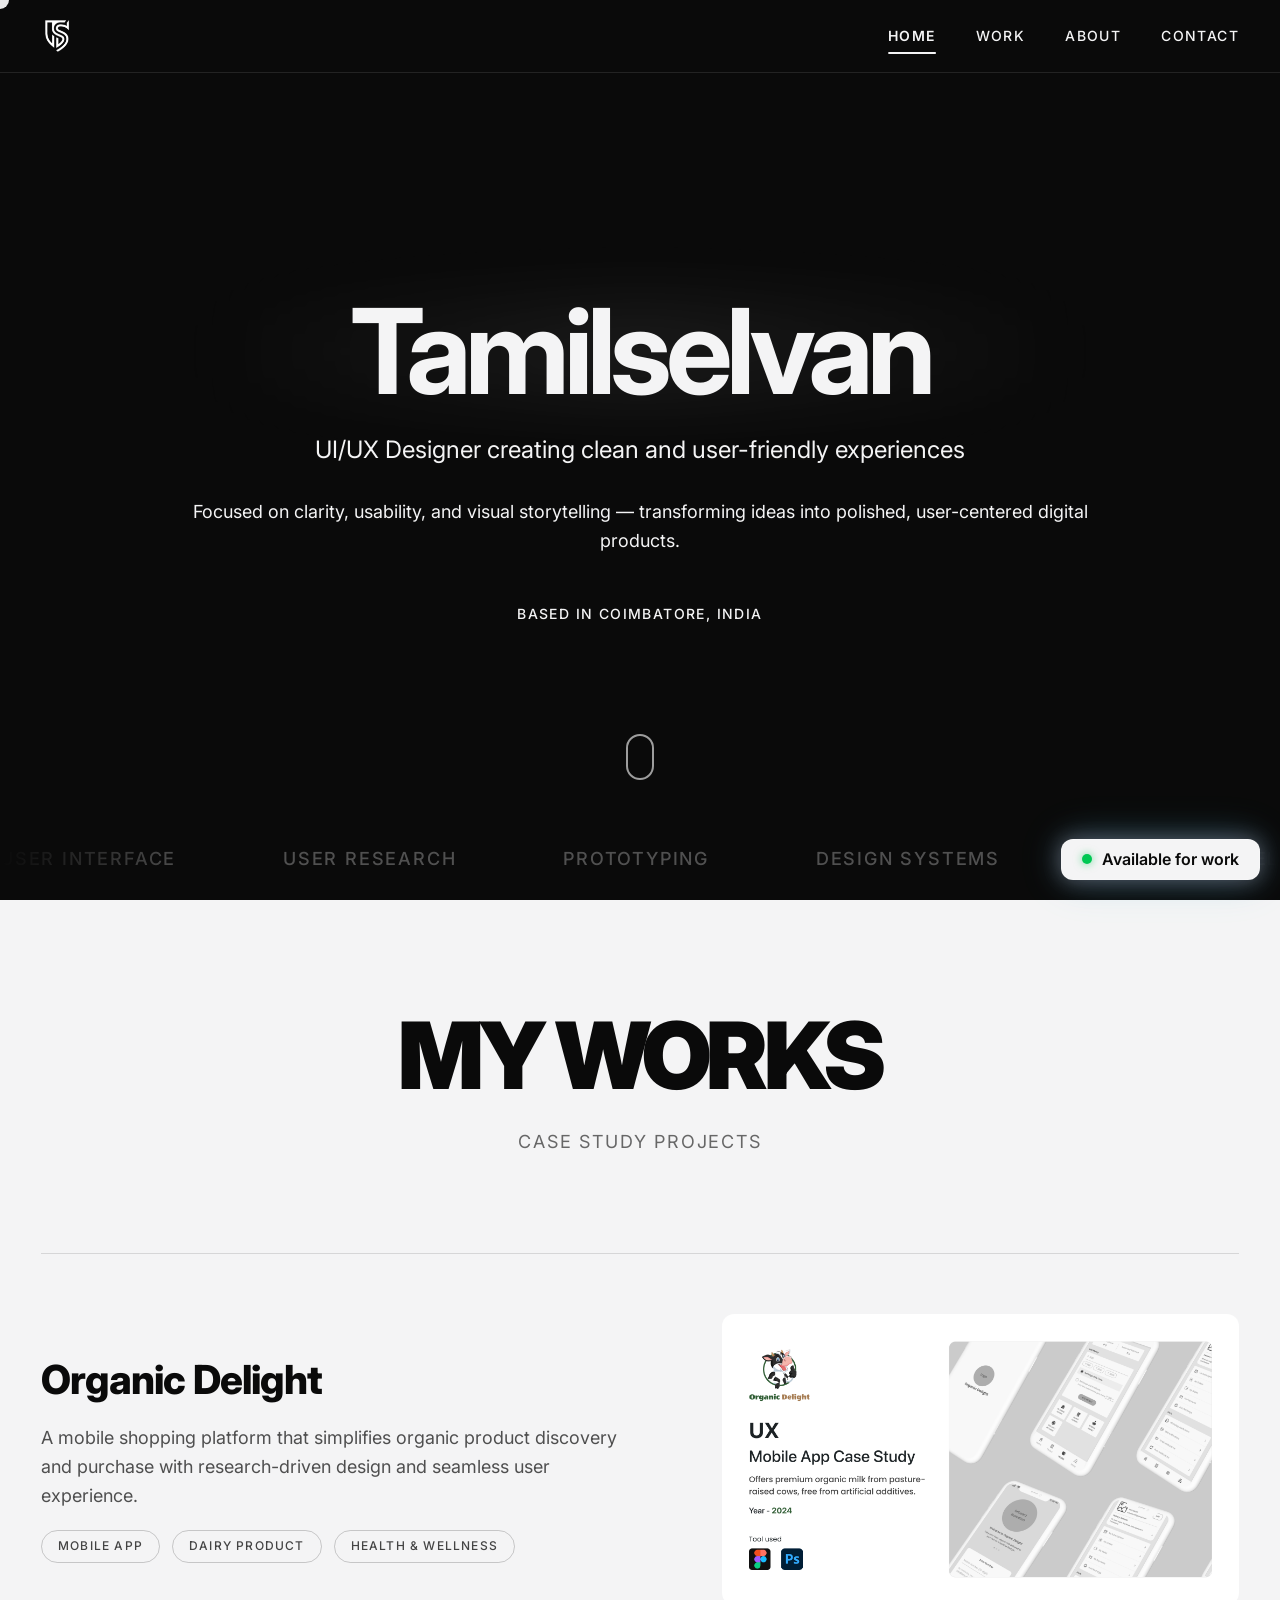
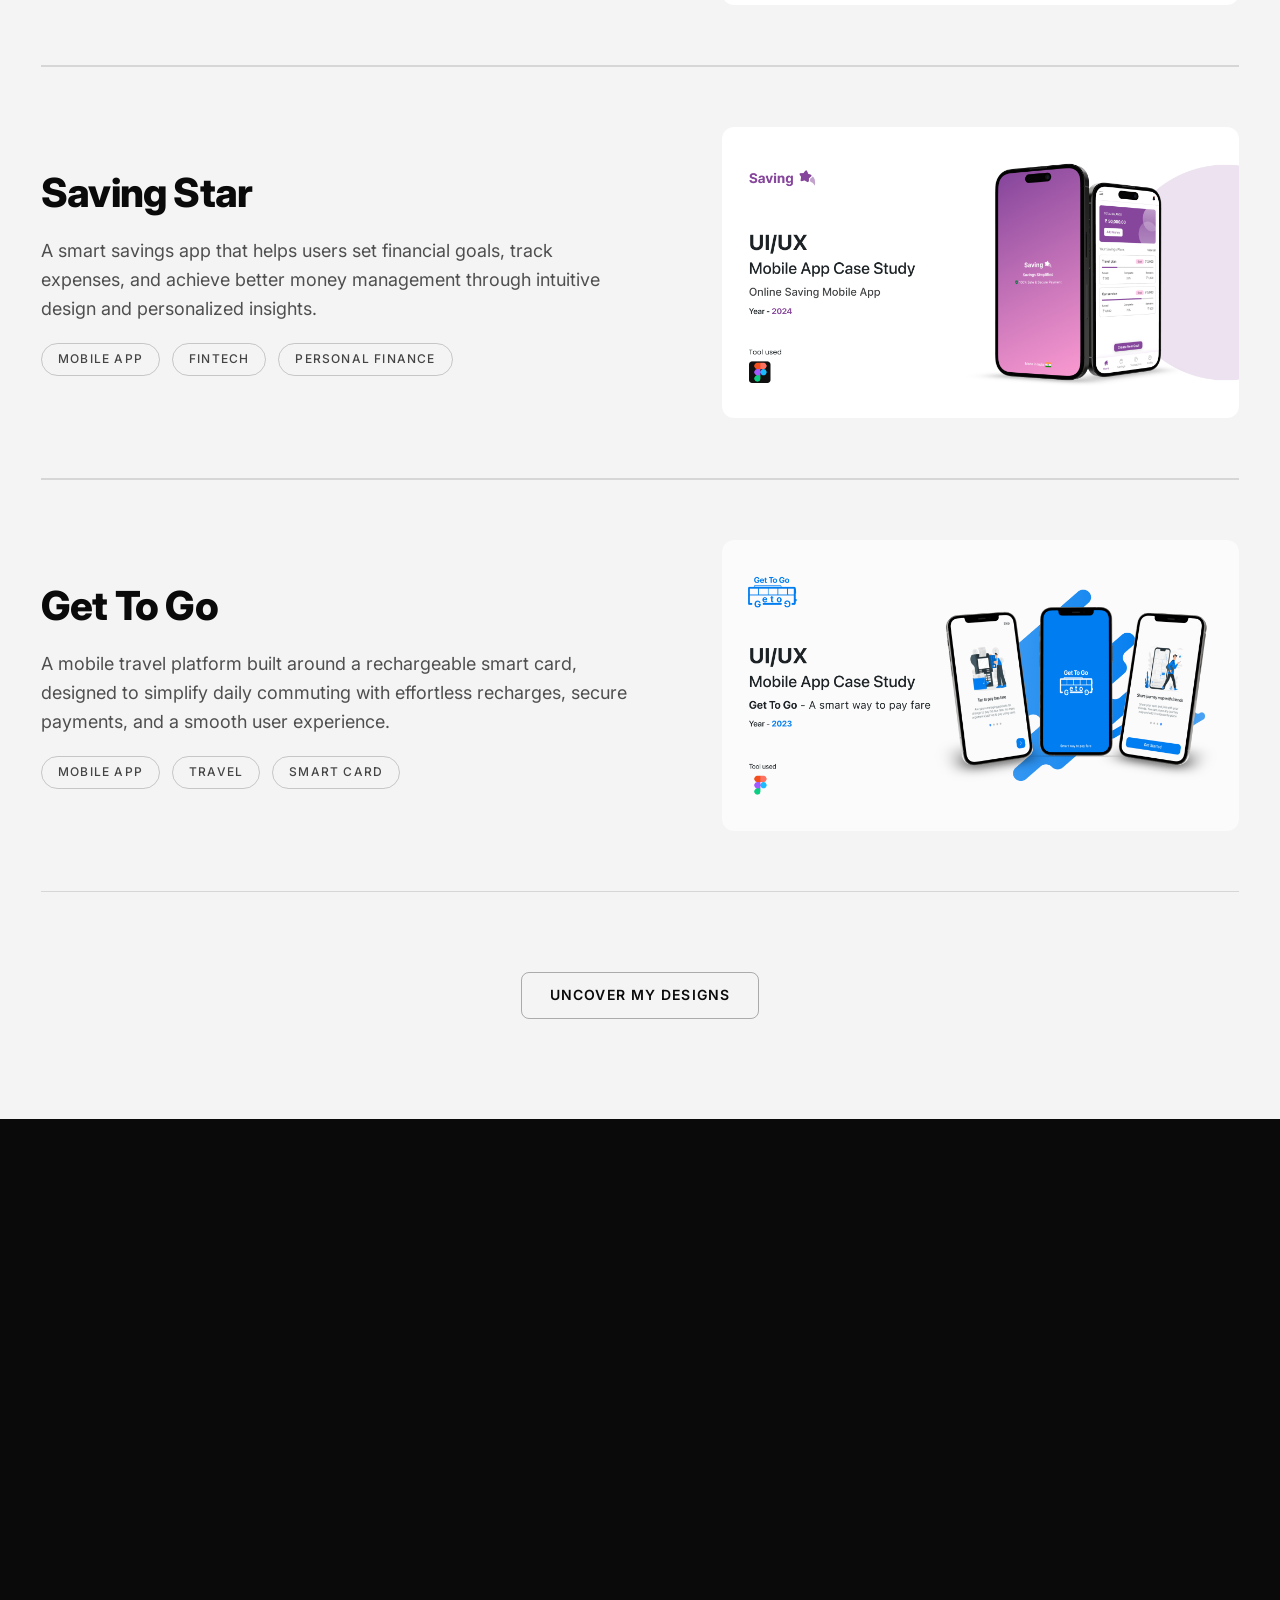
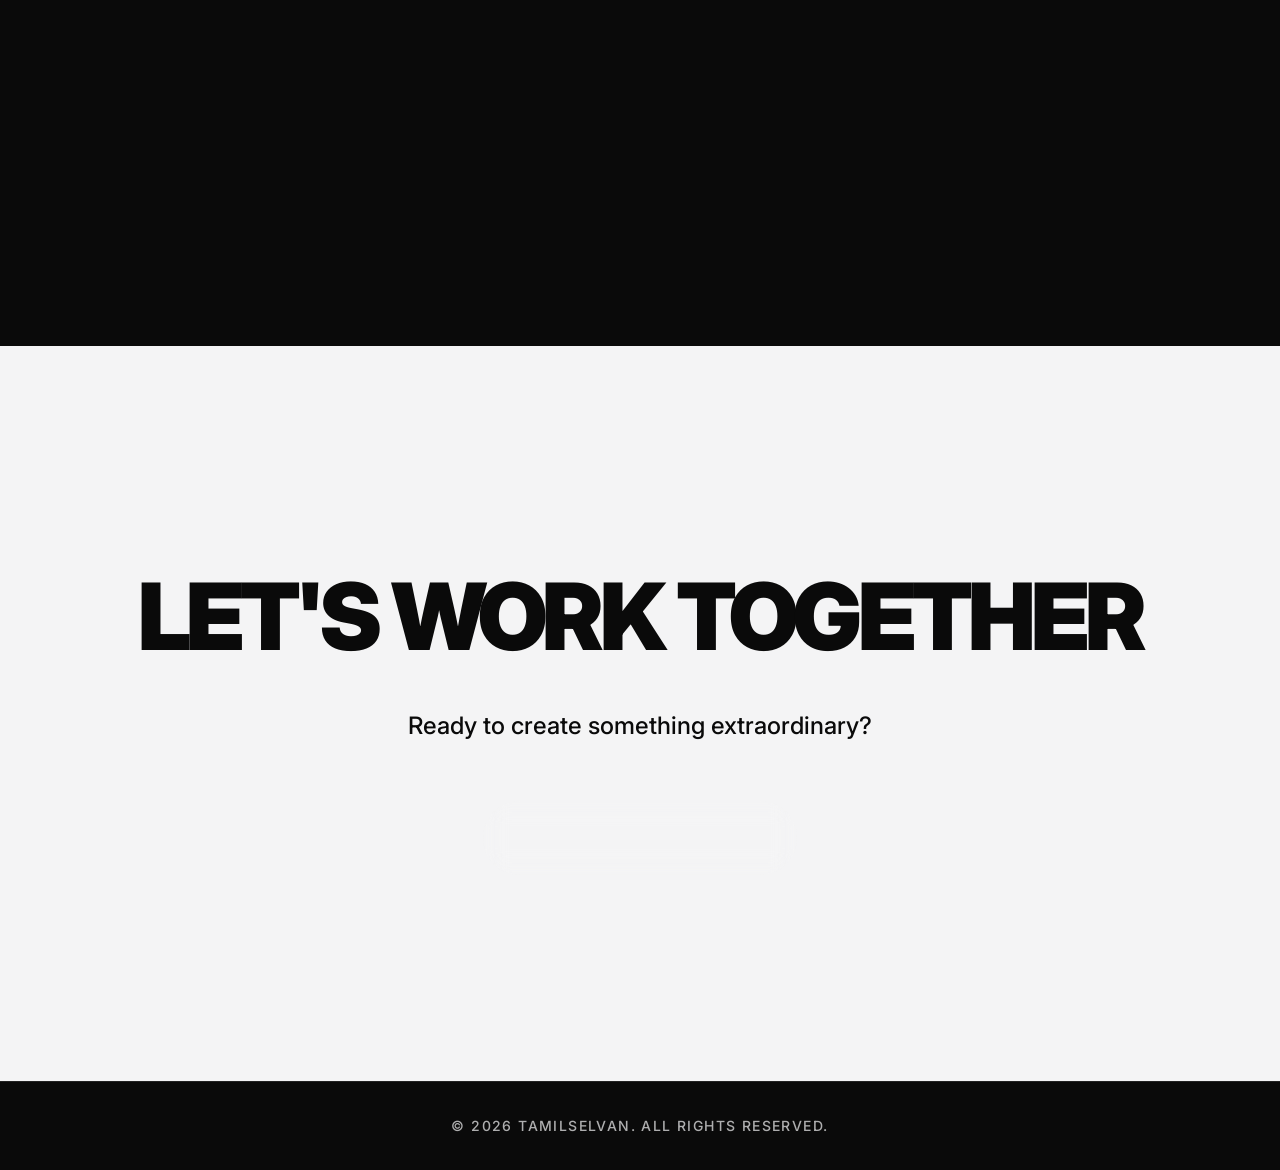
==== index.html @ 8c877188 "fix: extend mobile touch device detection and hover animation disabling to include tablets up to 102" ====
<!DOCTYPE html>
<html lang="en">

<head>
  <meta charset="UTF-8">
  <meta name="viewport" content="width=device-width, initial-scale=1.0">
  <link rel="stylesheet" href="style.css">
  <title>Tamilselvanportfolio</title>
</head>

<body>

  <!-- ===== Global UI Elements ===== -->
  <div class="cursor"></div>
  <div class="status-badge">Available for work</div>
  <!-- ===== Header / Navigation ===== -->
  <header class="header">
    <nav class="nav">
      <a href="#home" class="logo">
        <img src="TS Logo.png" alt="Tamilselvan Logo">
      </a>
      <ul class="nav-links">
        <li><a href="#home">Home</a></li>
        <li><a href="#work">Work</a></li>
        <li><a href="#about">About</a></li>
        <li><a href="#contact">Contact</a></li>
      </ul>
      <button class="hamburger-toggle" type="button" aria-label="Open contact links" aria-expanded="false">
        <span></span>
        <span></span>
        <span></span>
      </button>
      <div class="mobile-contact-menu" aria-label="Contact links">
        <a href="#home">Home</a>
        <a href="#work">Work</a>
        <a href="#about">About</a>
        <a href="#contact">Contact</a>
      </div>
      <div class="nav-underline"></div>
    </nav>
  </header>

  <!-- ===== Home / Hero Section ===== -->
  <section id="home" class="hero">
    <div class="hero-content">

      <!-- YOUR NAME (unchanged size & style) -->
      <div class="hero-title-wrapper">
        <h1 class="hero-title">Tamilselvan</h1>
      </div>

      <!-- NEW PREMIUM SUBTITLE -->
      <p class="hero-subtitle">UI/UX Designer creating clean and user-friendly experiences</p>

      <!-- NEW MICRO DESCRIPTION (not repeated in About) -->
      <p class="hero-description">
        Focused on clarity, usability, and visual storytelling — transforming ideas into polished, user-centered digital
        products.
      </p>

      <div class="hero-location">Based in Coimbatore, INDIA</div>
      <div class="scroll-indicator">
        <div class="mouse">
          <div class="wheel"></div>
        </div>
      </div>
    </div>

    <div class="scrolling-text">
      <div class="scrolling-content">
        <span>User Interface</span>
        <span>User Research</span>
        <span>Prototyping</span>
        <span>Design Systems</span>
        <span>Product Label Design</span>
      </div>
    </div>
  </section>

  <!-- ===== Work / Projects Section ===== -->
  <section id="work" class="projects">
    <div class="section-header fade-in">
      <h2 class="section-title">MY WORKS</h2>
      <p class="section-subtitle">Case Study Projects</p>
    </div>

    <div class="projects-list">
      <!-- Project 1 -->
      <a href="UMD Projects/Organicdelight.html" class="project-link">
        <div class="project-item fade-in">
          <div class="project-content">
            <div class="project-info">
              <h3 class="project-title">Organic Delight</h3>
              <p class="project-description">
                A mobile shopping platform that simplifies organic product discovery and purchase with
                research-driven design and seamless user experience.
              </p>
              <div class="project-tags">
                <span class="project-tag">Mobile App</span>
                <span class="project-tag">Dairy Product</span>
                <span class="project-tag">Health & Wellness</span>
              </div>
            </div>
            <div class="project-image">
              <img src="images/Organic Delight Thumbnail.png" alt="Organic Delight Case Study">
            </div>
          </div>
        </div>
      </a>

      <!-- Project 2 -->
      <a href="UMD Projects/Savingsstar.html" class="project-link">
        <div class="project-item fade-in">
          <div class="project-content">
            <div class="project-info">
              <h3 class="project-title">Saving Star</h3>
              <p class="project-description">
                A smart savings app that helps users set financial goals, track expenses, and
                achieve better money management through intuitive design and personalized insights.
              </p>
              <div class="project-tags">
                <span class="project-tag">Mobile App</span>
                <span class="project-tag">Fintech</span>
                <span class="project-tag">Personal Finance</span>
              </div>
            </div>
            <div class="project-image">
              <img src="images/Saving Star Thumbnail.png" alt="Saving Star Case Study">
            </div>
          </div>
        </div>
      </a>

      <!-- Project 3 -->
      <a href="UMD Projects/Gettogo.html" class="project-link">
        <div class="project-item fade-in">
          <div class="project-content">
            <div class="project-info">
              <h3 class="project-title">Get To Go</h3>
              <p class="project-description">
                A mobile travel platform built around a rechargeable smart card, designed to simplify
                daily commuting with effortless recharges, secure payments, and a smooth user experience.
              </p>
              <div class="project-tags">
                <span class="project-tag">Mobile App</span>
                <span class="project-tag">Travel</span>
                <span class="project-tag">Smart Card</span>
              </div>
            </div>
            <div class="project-image">
              <img src="images/Get To Go Thumbnail.png" alt="Get To Go Case Study">
            </div>
          </div>
        </div>
      </a>

      <!-- Uncover My Designs -->
      <div class="explore-works-container fade-in">
        <a href="Uncover my design.html" class="explore-works-btn">
          <span>Uncover My Designs</span>
        </a>
      </div>
  </section>

  <!-- ===== About Section ===== -->
  <section id="about" class="about">
    <div class="about-content">
      <div class="about-text fade-in">
        <h2>ABOUT ME</h2>
        <p>
          I’m a UI/UX Designer focused on creating clean, intuitive, and user-centered digital experiences across web,
          mobile, SaaS, and enterprise platforms. My work combines usability, visual clarity, and strategic thinking to
          turn complex workflows into simple and meaningful interactions.
        </p>
        <p>
          I’ve worked on diverse products including AI-powered SaaS platforms, AR-based applications, agritech
          solutions,
          e-commerce experiences, and enterprise systems. From user flows and wireframes to high-fidelity interfaces,
          I enjoy designing products that not only look modern but also solve real user and business problems.
        </p>
      </div>

      <div class="about-stats fade-in">
        <div class="stat">
          <div class="stat-number" data-target="7" data-target-display="7">0</div>
          <div class="stat-label">Projects Worked</div>
        </div>
        <div class="stat">
          <div class="stat-number" data-target="2" data-target-display="2+">0</div>
          <div class="stat-label">Years Experience</div>
        </div>
        <div class="stat tools-box" id="toolsBox" tabindex="0">
          <div class="stat-number" data-target="4" data-target-display="4">0</div>
          <div class="stat-label">Key Design Tools</div>
          <div class="hover-hint"><span class="desktop-hint">Hover Me</span><span class="mobile-hint">Click Me</span>
          </div>
          <div class="corner-icons">
            <img src="Frame 1.png" alt="Figma" class="corner-icon top-left">
            <img src="Frame 2.png" alt="Canva" class="corner-icon bottom-left">
            <img src="Frame 3.png" alt="Photoshop" class="corner-icon top-right">
            <img src="Frame 4.png" alt="Adobe XD" class="corner-icon bottom-right">
          </div>
        </div>
        <div class="stat">
          <div class="stat-number" data-target="3" data-target-display="3">0</div>
          <div class="stat-label">Organization Worked</div>
        </div>
      </div>
    </div>
  </section>

  <!-- ===== Contact Section ===== -->
  <section id="contact" class="contact">
    <div class="fade-in">
      <h2>LET'S WORK TOGETHER</h2>
      <p class="contact-info">Ready to create something extraordinary?</p>
      <div class="contact-links">
        <a href="mailto:suryatamil51@gmail.com" class="contact-link" target="_blank" rel="noopener noreferrer">
          <span class="contact-icon-wrapper">
            <svg class="contact-icon" viewBox="0 0 24 24" fill="none" xmlns="http://www.w3.org/2000/svg">
              <path fill-rule="evenodd" clip-rule="evenodd"
                d="M20 4C21.6569 4 23 5.34315 23 7V17C23 18.6569 21.6569 20 20 20H4C2.34315 20 1 18.6569 1 17V7C1 5.34315 2.34315 4 4 4H20ZM19.2529 6H4.74718L11.3804 11.2367C11.7437 11.5236 12.2563 11.5236 12.6197 11.2367L19.2529 6ZM3 7.1688V17C3 17.5523 3.44772 18 4 18H20C20.5523 18 21 17.5523 21 17V7.16882L13.8589 12.8065C12.769 13.667 11.231 13.667 10.1411 12.8065L3 7.1688Z"
                fill="currentColor" />
            </svg>
          </span>
          <span class="contact-label">Mail</span>
          <span class="contact-tooltip">Email</span>
        </a>
        <a href="https://www.linkedin.com/in/tamilselvan-sadhasivam-98036a3a2/" class="contact-link" target="_blank"
          rel="noopener noreferrer">
          <span class="contact-icon-wrapper">
            <svg class="contact-icon" viewBox="0 0 24 24" fill="none" xmlns="http://www.w3.org/2000/svg">
              <path
                d="M6.5 8C7.32843 8 8 7.32843 8 6.5C8 5.67157 7.32843 5 6.5 5C5.67157 5 5 5.67157 5 6.5C5 7.32843 5.67157 8 6.5 8Z"
                fill="currentColor" />
              <path
                d="M5 10C5 9.44772 5.44772 9 6 9H7C7.55228 9 8 9.44771 8 10V18C8 18.5523 7.55228 19 7 19H6C5.44772 19 5 18.5523 5 18V10Z"
                fill="currentColor" />
              <path
                d="M11 19H12C12.5523 19 13 18.5523 13 18V13.5C13 12 16 11 16 13V18.0004C16 18.5527 16.4477 19 17 19H18C18.5523 19 19 18.5523 19 18V12C19 10 17.5 9 15.5 9C13.5 9 13 10.5 13 10.5V10C13 9.44771 12.5523 9 12 9H11C10.4477 9 10 9.44772 10 10V18C10 18.5523 10.4477 19 11 19Z"
                fill="currentColor" />
              <path fill-rule="evenodd" clip-rule="evenodd"
                d="M20 1C21.6569 1 23 2.34315 23 4V20C23 21.6569 21.6569 23 20 23H4C2.34315 23 1 21.6569 1 20V4C1 2.34315 2.34315 1 4 1H20ZM20 3C20.5523 3 21 3.44772 21 4V20C21 20.5523 20.5523 21 20 21H4C3.44772 21 3 20.5523 3 20V4C3 3.44772 3.44772 3 4 3H20Z"
                fill="currentColor" />
            </svg>
          </span>
          <span class="contact-label">LinkedIn</span>
          <span class="contact-tooltip">LinkedIn</span>
        </a>
        <a href="https://www.behance.net/suryatamiluiuxdesign" class="contact-link" target="_blank"
          rel="noopener noreferrer">
          <span class="contact-icon-wrapper">
            <svg class="contact-icon" viewBox="0 0 24 24" fill="none" xmlns="http://www.w3.org/2000/svg">
              <path
                d="M11.666 11.233c.73-.5 1.173-1.332 1.173-2.396 0-1.986-1.428-3.23-3.993-3.23H3v12.786h6.143c2.756 0 4.394-1.48 4.394-3.791 0-1.528-1.045-2.812-2.368-3.284v-.085zm-5.068-3.284H8.44c1.115 0 1.767.433 1.767 1.34 0 .885-.652 1.328-1.767 1.328H6.598V7.95zm2.146 7.42H6.598v-2.906h2.146c1.238 0 1.944.471 1.944 1.453 0 .973-.706 1.453-1.944 1.453zm11.59-4.218c-2.457 0-4.103 1.637-4.103 4.148 0 2.502 1.646 4.14 4.103 4.14 2.115 0 3.491-1.177 3.8-2.906h-2.184c-.235.688-.809 1.106-1.616 1.106-1.085 0-1.802-.68-1.916-1.872h5.83v-.463c0-2.511-1.472-4.153-3.917-4.153zm-1.916 2.552c.114-1.037.783-1.633 1.758-1.633.963 0 1.633.596 1.75 1.633h-3.508zM14 4h7v1.5h-7V4z"
                fill="currentColor" />
            </svg>
          </span>
          <span class="contact-label">Behance</span>
          <span class="contact-tooltip">Behance</span>
        </a>
        <a href="https://github.com/Suryatamil51" class="contact-link" target="_blank" rel="noopener noreferrer">
          <span class="contact-icon-wrapper">
            <svg class="contact-icon" viewBox="0 0 20 20" xmlns="http://www.w3.org/2000/svg">
              <g stroke="none" stroke-width="1" fill="none" fill-rule="evenodd">
                <g transform="translate(-140.000000, -7559.000000)" fill="currentColor">
                  <g transform="translate(56.000000, 160.000000)">
                    <path
                      d="M94,7399 C99.523,7399 104,7403.59 104,7409.253 C104,7413.782 101.138,7417.624 97.167,7418.981 C96.66,7419.082 96.48,7418.762 96.48,7418.489 C96.48,7418.151 96.492,7417.047 96.492,7415.675 C96.492,7414.719 96.172,7414.095 95.813,7413.777 C98.04,7413.523 100.38,7412.656 100.38,7408.718 C100.38,7407.598 99.992,7406.684 99.35,7405.966 C99.454,7405.707 99.797,7404.664 99.252,7403.252 C99.252,7403.252 98.414,7402.977 96.505,7404.303 C95.706,7404.076 94.85,7403.962 94,7403.958 C93.15,7403.962 92.295,7404.076 91.497,7404.303 C89.586,7402.977 88.746,7403.252 88.746,7403.252 C88.203,7404.664 88.546,7405.707 88.649,7405.966 C88.01,7406.684 87.619,7407.598 87.619,7408.718 C87.619,7412.646 89.954,7413.526 92.175,7413.785 C91.889,7414.041 91.63,7414.493 91.54,7415.156 C90.97,7415.418 89.522,7415.871 88.63,7414.304 C88.63,7414.304 88.101,7413.319 87.097,7413.247 C87.097,7413.247 86.122,7413.234 87.029,7413.87 C87.029,7413.87 87.684,7414.185 88.139,7415.37 C88.139,7415.37 88.726,7417.2 91.508,7416.58 C91.513,7417.437 91.522,7418.245 91.522,7418.489 C91.522,7418.76 91.338,7419.077 90.839,7418.982 C86.865,7417.627 84,7413.783 84,7409.253 C84,7403.59 88.478,7399 94,7399"
                      id="github-[#142]" />
                  </g>
                </g>
              </g>
            </svg>
          </span>
          <span class="contact-label">GitHub</span>
          <span class="contact-tooltip">GitHub</span>
        </a>
      </div>
    </div>
  </section>

  <!-- =============================== -->
  <!-- ⬆️ Floating Back To Top Button -->
  <!-- =============================== -->
  <!-- ===== Floating Back To Top ===== -->
  <button class="back-to-top" id="backToTop" aria-label="Back to top">
    ↑
  </button>

  <!-- ===== Footer ===== -->
  <footer class="footer">
    <p class="footer-text">© 2026 Tamilselvan. All rights reserved.</p>
  </footer>



  <!-- ===== Script: Footer Year ===== -->
  <script>
    const yearElement = document.getElementById("year");
    if (yearElement) {
      yearElement.textContent = new Date().getFullYear();
    }
  </script>


  <!-- =============================== -->
  <!-- 🗓️ Dynamic Year in Footer -->
  <!-- =============================== -->
  <!-- ===== Script: Navigation, Cursor, Scroll, and Animations ===== -->
  <script>
    // Custom cursor (FASTER – same behavior)
    document.addEventListener("DOMContentLoaded", () => {
      const nav = document.querySelector(".nav");
      const menuButton = document.querySelector(".hamburger-toggle");
      const mobileMenu = document.querySelector(".mobile-contact-menu");

      if (!nav || !menuButton || !mobileMenu) return;

      menuButton.addEventListener("click", () => {
        const isOpen = nav.classList.toggle("menu-open");
        menuButton.setAttribute("aria-expanded", String(isOpen));
      });

      mobileMenu.querySelectorAll("a").forEach(link => {
        link.addEventListener("click", () => {
          nav.classList.remove("menu-open");
          menuButton.setAttribute("aria-expanded", "false");
        });
      });

      document.addEventListener("click", (event) => {
        if (!nav.classList.contains("menu-open")) return;
        if (nav.contains(event.target)) return;

        nav.classList.remove("menu-open");
        menuButton.setAttribute("aria-expanded", "false");
      });
    });

    const cursor = document.querySelector('.cursor');

    let mouseX = 0, mouseY = 0;
    let cursorX = 0, cursorY = 0;

    document.addEventListener('mousemove', (e) => {
      mouseX = e.clientX;
      mouseY = e.clientY;
    });

    // Smooth + FAST cursor follow
    function animateCursor() {
      cursorX += (mouseX - cursorX) * 0.25; // 🔥 increase speed
      cursorY += (mouseY - cursorY) * 0.25;

      cursor.style.left = cursorX + 'px';
      cursor.style.top = cursorY + 'px';

      requestAnimationFrame(animateCursor);
    }
    animateCursor();

    // Cursor hover effects (UNCHANGED)
    const hoverElements = document.querySelectorAll('a, .project-item, .service-item, .stat');
    hoverElements.forEach(el => {
      el.addEventListener('mouseenter', () => cursor.classList.add('hover'));
      el.addEventListener('mouseleave', () => cursor.classList.remove('hover'));
    });

    // Smooth scrolling (UNCHANGED)
    document.querySelectorAll('a[href^="#"]').forEach(anchor => {
      anchor.addEventListener('click', function (e) {
        e.preventDefault();
        const href = this.getAttribute('href');
        if (href === '#contact') {
          window.scrollTo({
            top: document.documentElement.scrollHeight,
            behavior: 'smooth'
          });
        } else {
          const target = document.querySelector(href);
          if (target) {
            target.scrollIntoView({
              behavior: 'smooth',
              block: 'start'
            });
          }
        }
      });
    });

    // Scroll animations (UNCHANGED)
    const observerOptions = {
      threshold: 0.2,
      rootMargin: '0px 0px -50px 0px'
    };

    const observer = new IntersectionObserver((entries) => {
      entries.forEach(entry => {
        if (entry.isIntersecting) {
          entry.target.classList.add('visible');
        }
      });
    }, observerOptions);

    document.querySelectorAll('.fade-in').forEach(el => {
      observer.observe(el);
    });

    // Project hover translate (UNCHANGED)
    document.querySelectorAll('.project-item').forEach(item => {
      item.addEventListener('mouseenter', () => {
        item.style.transform = 'translateX(20px)';
      });
      item.addEventListener('mouseleave', () => {
        item.style.transform = 'translateX(0)';
      });
    });
  </script>

  <!-- =============================== -->
  <!-- Header Underscore Detecter -->
  <!-- =============================== -->
  <script>
    document.addEventListener("DOMContentLoaded", () => {
      const nav = document.querySelector(".nav");
      const navLinks = document.querySelectorAll(".nav-links a");
      const underline = nav.querySelector(".nav-underline");
      const sections = Array.from(document.querySelectorAll("section"));

      if (!nav || !underline || !navLinks.length || !sections.length) return;

      function activateLink(link) {
        navLinks.forEach(l => l.classList.remove("active"));
        link.classList.add("active");

        const rect = link.getBoundingClientRect();
        const navRect = nav.getBoundingClientRect();

        underline.style.width = rect.width + "px";
        underline.style.transform = `translateX(${rect.left - navRect.left}px)`;
      }

      function updateActiveLinkByScroll() {
        const headerOffset = 64;
        const probeY = headerOffset + window.innerHeight * 0.52;

        let activeSection = sections[0];
        for (const section of sections) {
          const rect = section.getBoundingClientRect();
          if (rect.top <= probeY) {
            activeSection = section;
          }
        }

        if (!activeSection) return;

        const activeLink = document.querySelector(`.nav-links a[href="#${activeSection.id}"]`);
        if (activeLink) activateLink(activeLink);
      }

      // Click activates underline
      navLinks.forEach(link => link.addEventListener("click", () => activateLink(link)));

      window.addEventListener("scroll", updateActiveLinkByScroll, { passive: true });
      window.addEventListener("resize", updateActiveLinkByScroll);
      updateActiveLinkByScroll();
    });
  </script>


  <!-- =============================== -->
  <!-- Service Animation -->
  <!-- =============================== -->
  <script>
    const serviceObserver = new IntersectionObserver((entries) => {
      entries.forEach(entry => {
        if (entry.isIntersecting) {
          entry.target.classList.add("visible");
        }
      });
    }, { threshold: 0.2 });

    document.querySelectorAll(".service-item").forEach(item => {
      serviceObserver.observe(item);
    });
  </script>


  <!-- =============================== -->
  <!-- Key Design Tool Hover Hint -->
  <!-- =============================== -->

  <script>
    document.addEventListener("DOMContentLoaded", () => {

      const toolsBox = document.getElementById("toolsBox");
      const hint = toolsBox.querySelector(".hover-hint");

      const isTouchDevice = () => {
        return window.matchMedia("(hover: none), (pointer: coarse)").matches || window.innerWidth <= 1024;
      };

      // Hide hint if already seen
      if (sessionStorage.getItem("hintSeen")) {
        hint.classList.add("hidden");
        hint.classList.remove("blink");
      } else {
        hint.classList.add("blink");
      }

      // Desktop hover
      toolsBox.addEventListener("mouseenter", () => {
        if (!sessionStorage.getItem("hintSeen")) {
          hint.classList.add("hidden");
          hint.classList.remove("blink");
          sessionStorage.setItem("hintSeen", "true");
        }
      });

      // Mobile tap
      toolsBox.addEventListener("click", () => {

        if (!isTouchDevice()) return;

        toolsBox.classList.toggle("is-active");

        hint.classList.add("hidden");
        hint.classList.remove("blink");

        sessionStorage.setItem("hintSeen", "true");
      });

      // Close when clicking outside
      document.addEventListener("click", (e) => {

        if (
          isTouchDevice() &&
          toolsBox.classList.contains("is-active") &&
          !toolsBox.contains(e.target)
        ) {
          toolsBox.classList.remove("is-active");
        }
      });

      // ✅ FIXED — Close on ANY scroll
      let lastScroll = window.scrollY;

      window.addEventListener("scroll", () => {

        if (!isTouchDevice()) return;

        // If user scrolls even slightly
        if (Math.abs(window.scrollY - lastScroll) > 5) {
          toolsBox.classList.remove("is-active");
        }

        lastScroll = window.scrollY;
      });

    });
  </script>

  <!-- =============================== -->
  <!-- 🔢 Animated Stats Counter -->
  <!-- =============================== -->
  <script>
    document.addEventListener("DOMContentLoaded", () => {
      const counters = document.querySelectorAll(".stat-number");

      const easeOutQuad = (t) => t * (2 - t); // smooth easing function

      const animateCount = (counter, start, end, duration) => {
        let startTime = null;

        const updateCount = (timestamp) => {
          if (!startTime) startTime = timestamp;
          const progress = Math.min((timestamp - startTime) / duration, 1);
          const easedProgress = easeOutQuad(progress);
          const value = Math.floor(start + (end - start) * easedProgress);
          counter.textContent = value;
          if (progress < 1) {
            requestAnimationFrame(updateCount);
          } else {
            counter.textContent = counter.getAttribute("data-target-display");
          }
        };

        requestAnimationFrame(updateCount);
      };

      const startCounting = (entry) => {
        if (entry.isIntersecting) {
          entry.target.classList.add("visible");
          const targetValue = parseFloat(entry.target.getAttribute("data-target"));
          animateCount(entry.target, 0, targetValue, 1500); // 1.5 seconds animation
          observer.unobserve(entry.target); // run once
        }
      };

      const observer = new IntersectionObserver(
        (entries) => entries.forEach(startCounting),
        { threshold: 0.5 }
      );

      counters.forEach((counter) => observer.observe(counter));
    });
  </script>

  <!-- =============================== -->
  <!-- 💡 Dynamic Badge Color Switch -->
  <!-- =============================== -->
  <script>
    document.addEventListener("DOMContentLoaded", () => {
      const badge = document.querySelector(".status-badge");
      const sections = document.querySelectorAll("section");
      let currentMode = "";

      // Function to calculate brightness from background color
      function getBrightness(rgb) {
        const [r, g, b] = rgb.match(/\d+/g).map(Number);
        return (r * 299 + g * 587 + b * 114) / 1000;
      }

      function updateBadgeColor() {
        const badgeRect = badge.getBoundingClientRect();
        const badgeCenterY = badgeRect.top + badgeRect.height / 2;

        let activeSection = null;

        // Detect which section the badge is currently over
        for (const section of sections) {
          const rect = section.getBoundingClientRect();
          if (badgeCenterY >= rect.top && badgeCenterY <= rect.bottom) {
            activeSection = section;
            break;
          }
        }

        if (!activeSection) return;

        const bgColor = window.getComputedStyle(activeSection).backgroundColor;
        const brightness = getBrightness(bgColor);
        const isDark = brightness < 128;

        // Apply styles based on brightness
        if (isDark && currentMode !== "dark") {
          badge.classList.add("on-dark");
          currentMode = "dark";
        } else if (!isDark && currentMode !== "light") {
          badge.classList.remove("on-dark");
          currentMode = "light";
        }
      }

      // Add smooth fade between color transitions
      badge.style.transition = "background 0.5s ease, color 0.5s ease, box-shadow 0.5s ease, opacity 0.5s ease, transform 0.5s ease";

      // Hide badge when footer is reached
      const footer = document.querySelector(".footer");
      const footerObserver = new IntersectionObserver((entries) => {
        entries.forEach(entry => {
          if (entry.isIntersecting) {
            badge.classList.add("hidden");
          } else {
            badge.classList.remove("hidden");
          }
        });
      }, { threshold: 0.1 });

      if (footer) footerObserver.observe(footer);

      // Event listeners
      window.addEventListener("scroll", updateBadgeColor);
      window.addEventListener("resize", updateBadgeColor);
      updateBadgeColor(); // Initial check on load
    });
  </script>

  <!-- =============================== -->
  <!-- 💡 Dual scroll animation - Text left image right with stagger -->
  <!-- =============================== -->
  <script>
    document.addEventListener("DOMContentLoaded", () => {
      const projectInfos = document.querySelectorAll(".project-info");
      const projectImages = document.querySelectorAll(".project-image");

      const observerOptions = {
        threshold: 0.2,
        rootMargin: "0px 0px -50px 0px"
      };

      const revealOnScroll = (entries, observer) => {
        entries.forEach((entry) => {
          if (entry.isIntersecting) {
            entry.target.classList.add("visible");
            observer.unobserve(entry.target); // Run once per element
          }
        });
      };

      const observer = new IntersectionObserver(revealOnScroll, observerOptions);

      projectInfos.forEach((info) => observer.observe(info));
      projectImages.forEach((image) => observer.observe(image));
    });
  </script>

  <!-- =============================== -->
  <!-- 💡 Back to top button -->
  <!-- =============================== -->

  <script>
    document.addEventListener("DOMContentLoaded", () => {
      const backToTopBtn = document.getElementById("backToTop");
      const sections = document.querySelectorAll("section");
      let currentMode = "";

      function getBrightness(rgb) {
        const [r, g, b] = rgb.match(/\d+/g).map(Number);
        return (r * 299 + g * 587 + b * 114) / 1000;
      }

      function updateBackToTopState() {
        if (window.scrollY > 400) {
          backToTopBtn.classList.add("show");
        } else {
          backToTopBtn.classList.remove("show");
        }

        const btnRect = backToTopBtn.getBoundingClientRect();
        const btnCenterY = btnRect.top + btnRect.height / 2;

        let activeSection = null;
        for (const section of sections) {
          const rect = section.getBoundingClientRect();
          if (btnCenterY >= rect.top && btnCenterY <= rect.bottom) {
            activeSection = section;
            break;
          }
        }

        if (!activeSection) return;

        const bgColor = window.getComputedStyle(activeSection).backgroundColor;
        const brightness = getBrightness(bgColor);
        const isDark = brightness < 128;

        if (isDark && currentMode !== "dark") {
          backToTopBtn.classList.add("on-dark");
          currentMode = "dark";
        } else if (!isDark && currentMode !== "light") {
          backToTopBtn.classList.remove("on-dark");
          currentMode = "light";
        }
      }

      backToTopBtn.addEventListener("click", () => {
        window.scrollTo({
          top: 0,
          behavior: "smooth"
        });
      });

      window.addEventListener("scroll", updateBackToTopState);
      window.addEventListener("resize", updateBackToTopState);
      updateBackToTopState();
    });
  </script>


</body>


</html>
---- style.css ----
@import url('https://fonts.googleapis.com/css2?family=Inter:wght@300;400;500;600;700;800;900&display=swap');

/* =============================== */
/* BASE / RESET */
/* =============================== */
* {
  margin: 0;
  padding: 0;
  box-sizing: border-box;
}

:root {
  --page-gutter: clamp(20px, 3.2vw, 64px);
  --header-offset: 73px;
}

@media (min-width: 768px) and (max-width: 1024px) {
  :root {
    --header-offset: 65px;
    --page-gutter: 28px;
  }
}

@media (max-width: 767px) {
  :root {
    --header-offset: 59px;
    --page-gutter: 20px;
  }
}

body {
  font-family: 'Inter', -apple-system, BlinkMacSystemFont, 'Segoe UI', Roboto, sans-serif;
  background: #0a0a0a;
  color: #f4f4f5;
  overflow-x: hidden;
  line-height: 1.2;
  opacity: 0;
  animation: pageReveal 0.8s ease forwards;
  animation-delay: 0.15s;
  overflow-wrap: break-word;
}

html,
body {
  width: 100%;
  height: 100%;
  scroll-behavior: smooth;
  overflow-x: clip;
}

img {
  max-width: 100%;
  height: auto;
}

@keyframes pageReveal {
  to {
    opacity: 1;
  }
}


/* =============================== */
/* 🖱️ Custom Animated Cursor */
/* =============================== */

.cursor {
  width: 18px;
  height: 18px;
  background: #f4f4f5;
  border-radius: 50%;
  position: fixed;
  pointer-events: none;
  z-index: 9999;
  transform: translate(-50%, -50%);
  transition: all 0.1s ease;
  mix-blend-mode: difference;
}

.cursor.hover {
  width: 40px;
  height: 40px;
  background: rgba(255, 255, 255, 0.8);
}

/* =============================== */
/* GLOBAL CONTAINER */
/* =============================== */

.container {
  width: 100%;
  max-width: 1440px;
  margin: 0 auto;
}

/* =============================== */
/* HEADER / NAVIGATION */
/* =============================== */
/* Header */
.header {
  position: fixed;
  top: 0;
  left: 0;
  right: 0;
  width: 100%;
  overflow: visible;
  z-index: 1000;
  padding: 20px var(--page-gutter);
  background: #0a0a0a;
  border-bottom: 1px solid rgba(255, 255, 255, 0.1);
  transform: translate3d(0, 0, 0);
  backface-visibility: hidden;
}

.nav {
  position: relative;
  display: flex;
  justify-content: space-between;
  align-items: center;
  width: 100%;
  max-width: none;
  margin: 0 auto;
}

.logo {
  display: flex;
  align-items: center;
  text-decoration: none;
}

/* Logo image styling */
.logo img {
  height: 32px;
  /* Adjust size as needed */
  width: 32px;
  object-fit: contain;
  filter: brightness(0) invert(1);
  /* Makes logo white for dark navbar */
  transition: transform 0.3s ease, opacity 0.3s ease;
}

/* Hover effect (works with your custom cursor too) */
.logo:hover img {
  transform: scale(1.12);
  opacity: 0.85;
  filter: brightness(1) invert(0);
  /* Subtle glow-like shift */
}

.nav-links {
  display: flex;
  align-items: center;
  list-style: none;
  gap: 40px;
  margin-left: auto;
}

.nav-links a {
  color: #f4f4f5;
  text-decoration: none;
  font-weight: 500;
  font-size: 14px;
  text-transform: uppercase;
  letter-spacing: 0.1em;
  transition: opacity 0.3s ease;
}

.nav-links a.active {
  opacity: 1;
}

.nav-links a:hover {
  opacity: 0.6;
}

.hamburger-toggle {
  display: none;
  align-items: center;
  justify-content: center;
  flex-direction: column;
  gap: 5px;
  width: 42px;
  height: 42px;
  margin-left: auto;
  background: transparent;
  border: 1px solid rgba(255, 255, 255, 0.18);
  border-radius: 8px;
  cursor: pointer;
  transition: background 0.3s ease, border-color 0.3s ease, transform 0.2s ease;
}

@media (hover: hover) {
  .hamburger-toggle:hover {
    background: rgba(255, 255, 255, 0.08);
    border-color: rgba(255, 255, 255, 0.3);
  }
}

.hamburger-toggle:active {
  transform: scale(0.95);
}

.hamburger-toggle span {
  width: 18px;
  height: 2px;
  background: #f4f4f5;
  border-radius: 999px;
  transition: transform 0.25s ease, opacity 0.25s ease;
}

.mobile-contact-menu {
  position: absolute;
  top: calc(100% + 16px);
  right: 0;
  display: flex;
  flex-direction: column;
  min-width: 220px;
  max-width: calc(100vw - 40px);
  padding: 10px;
  background: rgba(8, 8, 8, 0.96);
  border: 1px solid rgba(255, 255, 255, 0.12);
  border-radius: 10px;
  box-shadow: 0 18px 45px rgba(0, 0, 0, 0.45);
  opacity: 0;
  visibility: hidden;
  transform: translateY(-8px);
  transition: opacity 0.25s ease, transform 0.25s ease, visibility 0.25s ease;
  backdrop-filter: blur(18px);
}

.mobile-contact-menu a {
  color: #f4f4f5;
  text-decoration: none;
  font-size: 13px;
  font-weight: 600;
  letter-spacing: 0.08em;
  text-transform: uppercase;
  padding: 14px 12px;
  border-radius: 6px;
}

.mobile-contact-menu a:hover {
  background: rgba(255, 255, 255, 0.08);
}

.nav.menu-open .mobile-contact-menu {
  opacity: 1;
  visibility: visible;
  transform: translateY(0);
}

.nav.menu-open .hamburger-toggle span:nth-child(1) {
  transform: translateY(7px) rotate(45deg);
}

.nav.menu-open .hamburger-toggle span:nth-child(2) {
  opacity: 0;
}

.nav.menu-open .hamburger-toggle span:nth-child(3) {
  transform: translateY(-7px) rotate(-45deg);
}

.width16 {
  padding-right: 16px !important;
}

/* =============================== */
/* 🔻 NAV ACTIVE UNDERLINE */
/* =============================== */
/* =============================== */
/* NAV ACTIVE STATE / UNDERLINE */
/* =============================== */
/* Container for nav */
.nav {
  position: relative;
}

/* Base link styles */
.nav-links a {
  display: inline-flex;
  align-items: center;
  justify-content: center;
  transition: transform 0.25s ease;
}

/* ACTIVE LINK (JS adds .active) */
.nav-links a.active {
  color: #f4f4f5;
  font-weight: 600;
  /* semi-bold */
  opacity: 1;
}

/* Underline bar */
.nav-underline {
  position: absolute;
  bottom: -2px;
  height: 2px;
  background: #f4f4f5;
  width: 0;
  left: 0;

  transition:
    width 0.32s cubic-bezier(0.25, 1, 0.5, 1),
    transform 0.32s cubic-bezier(0.25, 1, 0.5, 1);
  pointer-events: none;
  border-radius: 2px;
}

/* Soft glow */
.nav-underline.glow {
  box-shadow: 0 0 10px rgba(255, 255, 255, 0.6);
}

/* ================================
   MAGNETIC HOVER EFFECT
================================ */

.nav-links a:hover:not(.active) {
  color: #bfbfbf;
}

.nav-links a {
  display: inline-block;
  transition: transform 0.25s ease;
}

.nav-links a:hover {
  transform: translateY(-2px);
  /* light magnetic lift */
}

/* =============================== */
/* 💎 Floating Status Badge — Auto Light & Dark Adapt */
/* =============================== */
.status-badge {
  position: fixed;
  bottom: 20px;
  right: 20px;
  background: #0a0a0a;
  /* 🖤 Default: for light sections */
  color: #f4f4f5;
  /* White text for contrast */
  padding: 10px 20px;
  font-size: 16px;
  line-height: 1.2;
  border-radius: 12px;
  font-weight: 600;
  display: flex;
  align-items: center;
  gap: 10px;
  z-index: 9999;
  cursor: default;
  border: 1px solid rgba(255, 255, 255, 0.1);
  box-shadow:
    0 0 25px rgba(0, 255, 200, 0.25),
    0 0 35px rgba(180, 100, 255, 0.2),
    0 0 50px rgba(255, 255, 255, 0.15);
  transition: all 0.4s ease;
  backdrop-filter: blur(10px);
}

/* 🙈 Hidden state when footer is reached */
.status-badge.hidden {
  opacity: 0;
  pointer-events: none;
  transform: translateY(20px);
}

/* 🟢 Green blinking dot */
.status-badge::before {
  display: block;
  content: "";
  width: 10px;
  height: 10px;
  background-color: #00c853;
  border-radius: 50%;
  position: relative;
  box-shadow: 0 0 8px rgba(0, 200, 83, 0.6);
  animation: pulseGlow 1.5s infinite ease-out;
}

/* ✨ Dot pulse animation */
@keyframes pulseGlow {
  0% {
    transform: scale(1);
    opacity: 1;
  }

  50% {
    transform: scale(1.3);
    opacity: 0.6;
  }

  100% {
    transform: scale(1);
    opacity: 1;
  }
}

/* 🌈 Hover — expand soft gradient glow */
.status-badge:hover {
  transform: translateY(-2px);
  box-shadow:
    0 0 25px rgba(0, 180, 255, 0.4),
    0 0 45px rgba(255, 0, 128, 0.3),
    0 0 60px rgba(0, 255, 128, 0.2);
}

/* 🌙 Dark section version (for black backgrounds) */
.status-badge.on-dark {
  background: #f4f4f5;
  /* 🤍 White button for dark sections */
  color: #0a0a0a;
  /* Black text for readability */
  border: 1px solid rgba(255, 255, 255, 0.2);
  box-shadow:
    0 0 20px rgba(255, 255, 255, 0.25),
    0 0 35px rgba(180, 100, 255, 0.2),
    0 0 45px rgba(0, 255, 200, 0.2);
}

/* ✨ Hover on dark section */
.status-badge.on-dark:hover {
  transform: translateY(-2px);
  box-shadow:
    0 0 25px rgba(255, 255, 255, 0.35),
    0 0 45px rgba(180, 100, 255, 0.3),
    0 0 60px rgba(0, 255, 200, 0.25);
}

/* Hero Section */
.hero {
  min-height: 100vh;
  display: flex;
  align-items: center;
  justify-content: center;
  position: relative;
  padding: 80px var(--page-gutter);
  overflow: hidden;
}

.hero-content {
  text-align: center;
  width: 100%;
  max-width: none;
  animation: fadeInUp 1s ease-out;
}

.hero-title {
  font-size: clamp(2.5rem, 8vw + 1rem, 10rem);
  font-weight: 700;
  line-height: 0.85;
  margin-bottom: 30px;
  letter-spacing: -0.05em;
}

.hero-subtitle {
  font-size: clamp(1.1rem, 2vw + 0.5rem, 1.5rem);
  font-weight: 400;
  line-height: 1.5;
  margin-bottom: 30px;
  opacity: 0.85;
}

.hero-description {
  font-size: 18px;
  font-weight: 400;
  max-width: 900px;
  margin: 0 auto 50px;
  opacity: 0.7;
  line-height: 1.6;
}

.hero-location {
  font-size: 14px;
  font-weight: 500;
  text-transform: uppercase;
  letter-spacing: 0.1em;
  opacity: 0.5;
}

/* Scrolling Text */
.scrolling-text {
  position: absolute;
  bottom: 30px;
  left: 0;
  right: 0;
  white-space: nowrap;
  overflow: hidden;
  mask-image: linear-gradient(to right, transparent, black 15%, black 85%, transparent);
  -webkit-mask-image: linear-gradient(to right, transparent, black 15%, black 85%, transparent);
}

.scrolling-content {
  display: inline-block;
  animation: scroll 30s linear infinite;
  font-size: 18px;
  font-weight: 500;
  text-transform: uppercase;
  letter-spacing: 0.1em;
}

.scrolling-content span {
  margin-right: 100px;
  opacity: 0.3;
}

/* Soft cinematic fade-in */
.hero-content * {
  opacity: 0;
  transform: translateY(20px);
  animation: heroFade 1s ease-out forwards;
}

/* Delay sequence for each line */
.hero-pre-title {
  animation-delay: 0.1s;
}

.hero-title {
  animation-delay: 0.25s;
}

.hero-subtitle {
  animation-delay: 0.4s;
}

.hero-description {
  animation-delay: 0.55s;
}

.hero-location {
  animation-delay: 0.7s;
}

@keyframes heroFade {
  to {
    opacity: 1;
    transform: translateY(0);
  }
}

/* ✨ Scrolling text enters smoothly */
.scrolling-text {
  opacity: 0;
  transform: translateY(20px);
  animation: fadeScroll 1.2s cubic-bezier(0.16, 1, 0.3, 1) 1.8s forwards;
}

@keyframes fadeScroll {
  from {
    opacity: 0;
    transform: translateY(20px);
  }

  to {
    opacity: 1;
    transform: translateY(0);
  }
}

/* 🌫️ Soft glow behind name for cinematic depth */
.hero-title::after {
  content: "";
  position: absolute;
  inset: 0;
  background: radial-gradient(circle at center,
      rgba(255, 255, 255, 0.12) 0%,
      transparent 100%);
  filter: blur(35px);
  z-index: -1;
  opacity: 0.6;
}

/* 🌊 Gentle gradient shimmer breathing */
@keyframes shimmerBreathe {
  0% {
    background-position: 200% center;
    opacity: 0.9;
  }

  50% {
    background-position: 100% center;
    opacity: 1;
  }

  100% {
    background-position: 0% center;
    opacity: 0.9;
  }
}

/* =============================== */
/*        PROJECTS SECTION         */
/* =============================== */

.projects {
  padding: 100px var(--page-gutter);
  background: #f4f4f5;
  scroll-margin-top: var(--header-offset);
  overflow: hidden;
}

.section-header {
  text-align: center;
  margin-bottom: 100px;
  color: #0a0a0a;
}

.section-title {
  font-size: clamp(2.5rem, 6vw + 1rem, 6rem);
  font-weight: 900;
  margin-bottom: 20px;
  letter-spacing: -0.05em;
}

.section-subtitle {
  font-size: 18px;
  font-weight: 400;
  opacity: 0.6;
  text-transform: uppercase;
  letter-spacing: 0.1em;
}

.projects-list {
  width: 100%;
  max-width: none;
  margin: 0 auto;
}

.project-link {
  text-decoration: none;
  color: inherit;
  display: block;
}

/* =============================== */
/*        PROJECT ITEM             */
/* =============================== */

.project-item {
  border-top: 1px solid rgba(0, 0, 0, 0.12);
  /* ✅ FIXED */
  padding: 60px 0;
  transition: all 0.3s ease;
  cursor: pointer;
}

.project-item:last-child {
  border-bottom: 1px solid rgba(0, 0, 0, 0.12);
  /* ✅ FIXED */
}

/* Hover motion */
.project-item:hover {
  background: rgba(0, 0, 0, 0.015);
  transform: translateX(10px);
}

/* =============================== */
/*        CONTENT LAYOUT            */
/* =============================== */

.project-content {
  display: grid;
  grid-template-columns: 1.2fr 1fr;
  align-items: center;
  gap: 60px;
}

.project-info {
  color: #0a0a0a;
}

.project-title {
  font-size: clamp(1.5rem, 3vw + 0.5rem, 2.5rem);
  font-weight: 800;
  margin-bottom: 20px;
  letter-spacing: -0.02em;
}

.project-description {
  font-size: 18px;
  font-weight: 400;
  opacity: 0.7;
  line-height: 1.6;
  margin-bottom: 20px;
  max-width: 600px;
}

/* =============================== */
/*            TAGS                 */
/* =============================== */

.project-tags {
  display: flex;
  gap: 12px;
  flex-wrap: wrap;
}

.project-tag {
  font-size: 12px;
  font-weight: 500;
  text-transform: uppercase;
  letter-spacing: 0.1em;
  padding: 8px 16px;

  border: 1px solid rgba(0, 0, 0, 0.25);
  /* ✅ FIXED */
  border-radius: 20px;

  color: #0a0a0a;
  opacity: 0.75;
}

/* =============================== */
/*        PROJECT IMAGE             */
/* =============================== */

.project-image img {
  width: 100%;
  display: block;
  border-radius: 12px;
  transition: transform 0.5s ease, box-shadow 0.5s ease;
}

/* Subtle hover zoom */
.project-item:hover .project-image img {
  transform: scale(1.04);
  box-shadow: 0 10px 30px rgba(0, 0, 0, 0.12);
  /* ✅ FIXED */
}

/* =============================== */
/*      SCROLL REVEAL ANIMATION     */
/* =============================== */

.project-info {
  opacity: 0;
  transform: translateX(-60px);
  transition: opacity 0.8s ease, transform 0.8s ease;
}

.project-image {
  opacity: 0;
  transform: translateX(60px);
  transition: opacity 0.8s ease, transform 0.8s ease;
}

.project-info.visible,
.project-image.visible {
  opacity: 1;
  transform: translateX(0);
}

/* =============================== */
/*     UNLOCK / EXPLORE BUTTON     */
/* =============================== */

.explore-works-container {
  text-align: center;
  margin: 80px auto 0;
}

.explore-works-btn {
  display: inline-flex;
  align-items: center;
  justify-content: center;
  position: relative;

  padding: 14px 28px;
  background: transparent;
  color: #0a0a0a;

  border: 1.5px solid rgba(0, 0, 0, 0.3);
  /* ✅ FIXED */
  border-radius: 8px;

  font-size: 14px;
  font-weight: 600;
  text-transform: uppercase;
  letter-spacing: 0.08em;
  text-decoration: none;

  transition: all 0.4s ease;
  overflow: hidden;
  isolation: isolate;
}

/* Shimmer outline */
.explore-works-btn::before {
  content: "";
  position: absolute;
  inset: 0;
  border-radius: inherit;
  padding: 1.5px;

  background: linear-gradient(120deg,
      rgba(0, 0, 0, 0.4),
      rgba(0, 0, 0, 0.15),
      rgba(0, 0, 0, 0.4));

  mask:
    linear-gradient(#f4f4f5 0 0) content-box,
    linear-gradient(#f4f4f5 0 0);
  mask-composite: exclude;
  -webkit-mask-composite: destination-out;

  opacity: 0;
  transition: opacity 0.4s ease;
}

/* Hover */
.explore-works-btn:hover {
  background: #0a0a0a;
  color: #f4f4f5;
  transform: translateY(-2px);
  border-color: transparent;
  box-shadow: 0 10px 30px rgba(0, 0, 0, 0.25);
}

.explore-works-btn:hover::before {
  opacity: 1;
  animation: shimmerGlow 2.5s linear infinite;
}

/* Shimmer animation */
@keyframes shimmerGlow {
  0% {
    background-position: 0% 50%;
  }

  100% {
    background-position: 200% 50%;
  }
}

/* =============================== */
/*         RESPONSIVE              */
/* =============================== */

@media (max-width: 992px) {
  .project-content {
    grid-template-columns: 1fr;
    gap: 40px;
  }

  .project-image {
    order: -1;
  }

  .project-title {
    font-size: clamp(1.5rem, 3vw + 0.5rem, 2.5rem);
  }
}


/* About Section */
.about {
  min-height: 100vh;
  display: flex;
  align-items: center;
  padding: 100px var(--page-gutter);
  background: #0a0a0a;
  color: #f4f4f5;
  position: relative;
  scroll-margin-top: var(--header-offset);
  overflow: hidden;
}

@media (min-width: 1025px) {
  .about {
    min-height: calc(100dvh - var(--header-offset));
    padding-top: 50px;
    padding-bottom: 40px;
    display: flex;
    align-items: center;
    justify-content: center;
  }
}

.about-content {
  display: grid;
  grid-template-columns: 1fr 1fr;
  gap: 40px;
  width: 100%;
  max-width: none;
  margin: 0 auto;
  align-items: center;
}

.about-text h2 {
  font-size: clamp(2.5rem, 6vw + 1rem, 6rem);
  font-weight: 900;
  margin-bottom: 40px;
  letter-spacing: -0.05em;
}

.about-text p {
  font-size: 20px;
  font-weight: 400;
  line-height: 1.6;
  margin-bottom: 30px;
  opacity: 0.8;
}

/* Stats Grid */
.about-stats {
  display: grid;
  grid-template-columns: repeat(2, 1fr);
  gap: 40px;
}

.stat {
  position: relative;
  display: flex;
  flex-direction: column;
  align-items: center;
  justify-content: center;
  text-align: center;
  min-height: 190px;
  padding: 40px;
  border: 2px solid #505050;
  overflow: hidden;
  cursor: default;
  color: #f4f4f5;
  transition: transform 0.4s ease;
}

/* Smooth black overlay on hover */
.stat::before {
  content: "";
  position: absolute;
  inset: 0;
  background: #f4f4f5;
  opacity: 0;
  transition: opacity 0.4s ease;
  z-index: 0;
}

.stat:hover::before,
.stat.is-active::before {
  opacity: 1;
}

/* Keep text above the overlay */
.stat-number,
.stat-label {
  position: relative;
  z-index: 1;
  transition: color 0.4s ease;
}

/* Fade text color to white smoothly */
.stat:hover .stat-number,
.stat:hover .stat-label,
.stat.is-active .stat-number,
.stat.is-active .stat-label {
  color: #0a0a0a;
}

.stat:hover {
  transform: translateY(-5px);
}

.stat-number {
  font-size: 48px;
  font-weight: 900;
  margin-bottom: 10px;
}

.stat-label {
  font-size: 14px;
  font-weight: 500;
  text-transform: uppercase;
  letter-spacing: 0.1em;
  opacity: 0.7;
}

/* =============================== */
/* ✨ Hover Me Hint */
/* =============================== */

/* Hover Me hint */
.hover-hint {
  position: absolute;
  bottom: 28px;
  left: 50%;
  transform: translateX(-50%);
  font-size: 13px;
  letter-spacing: 0.05em;
  opacity: 0.45;
  transition: opacity 0.8s ease;
  /* smoother fade-out */
  pointer-events: none;
  color: #bbbbbb;
}

/* Slow, smooth blinking (2s) */
@keyframes hintBlink {
  0% {
    opacity: 0.25;
  }

  50% {
    opacity: 0.7;
  }

  100% {
    opacity: 0.25;
  }
}

/* Apply blink */
.hover-hint.blink {
  animation: hintBlink 2s ease-in-out infinite;
}

/* When hidden */
.hover-hint.hidden {
  opacity: 0;
  animation: none;
  /* stop blinking when hidden */
}

.mobile-hint {
  display: none;
}

/* ============================= */
/* 🔹 Corner Floating Icons Animation with Glow */
/* ============================= */
.tools-box {
  position: relative;
  overflow: hidden;
}

.corner-icons {
  position: absolute;
  inset: 0;
  display: flex;
  align-items: center;
  justify-content: center;
  pointer-events: none;
  z-index: 2;
}

.corner-icon {
  position: absolute;
  width: 48px;
  height: 48px;
  opacity: 0;
  transform: translate(0, 0) scale(0.8);
  transition: all 0.6s ease;
  filter: drop-shadow(0 0 0px rgba(0, 0, 0, 0));
}

/* Initial center positions */
.corner-icon.top-left {
  top: 50%;
  left: 50%;
}

.corner-icon.bottom-left {
  bottom: 50%;
  left: 50%;
}

.corner-icon.top-right {
  top: 50%;
  right: 50%;
}

.corner-icon.bottom-right {
  bottom: 50%;
  right: 50%;
}

/* Hover Animation — Move to corners */
.tools-box:hover .corner-icon.top-left {
  top: 12px;
  left: 12px;
  opacity: 1;
  transform: translate(0, 0) scale(1);
  filter: drop-shadow(0 0 12px rgba(180, 180, 180, 0.6));
}

.tools-box:hover .corner-icon.bottom-left {
  bottom: 12px;
  left: 12px;
  opacity: 1;
  transform: translate(0, 0) scale(1);
  filter: drop-shadow(0 0 12px rgba(180, 180, 180, 0.6));
}

.tools-box:hover .corner-icon.top-right {
  top: 12px;
  right: 12px;
  opacity: 1;
  transform: translate(0, 0) scale(1);
  filter: drop-shadow(0 0 12px rgba(180, 180, 180, 0.6));
}

.tools-box:hover .corner-icon.bottom-right {
  bottom: 12px;
  right: 12px;
  opacity: 1;
  transform: translate(0, 0) scale(1);
  filter: drop-shadow(0 0 12px rgba(180, 180, 180, 0.6));
}

/* Floating animation */
@keyframes floatCorner {

  0%,
  100% {
    transform: translateY(0) scale(1);
  }

  50% {
    transform: translateY(-6px) scale(1);
  }
}

/* Apply floating + soft glow pulse */
.tools-box:hover .corner-icon {
  animation: floatCorner 2.4s ease-in-out infinite;
  transition: all 0.7s ease-in-out;
  filter: drop-shadow(0 0 10px rgba(255, 255, 255, 0.7));
}

.tools-box.is-active .corner-icon.top-left {
  top: 12px;
  left: 12px;
  opacity: 1;
  transform: translate(0, 0) scale(1);
  animation: floatCorner 2.4s ease-in-out infinite;
  filter: drop-shadow(0 0 10px rgba(255, 255, 255, 0.7));
}

.tools-box.is-active .corner-icon.bottom-left {
  bottom: 12px;
  left: 12px;
  opacity: 1;
  transform: translate(0, 0) scale(1);
  animation: floatCorner 2.4s ease-in-out infinite;
  filter: drop-shadow(0 0 10px rgba(255, 255, 255, 0.7));
}

.tools-box.is-active .corner-icon.top-right {
  top: 12px;
  right: 12px;
  opacity: 1;
  transform: translate(0, 0) scale(1);
  animation: floatCorner 2.4s ease-in-out infinite;
  filter: drop-shadow(0 0 10px rgba(255, 255, 255, 0.7));
}

.tools-box.is-active .corner-icon.bottom-right {
  bottom: 12px;
  right: 12px;
  opacity: 1;
  transform: translate(0, 0) scale(1);
  animation: floatCorner 2.4s ease-in-out infinite;
  filter: drop-shadow(0 0 10px rgba(255, 255, 255, 0.7));
}

/* Contact Section */
.contact {
  padding: 100px var(--page-gutter);
  background: #f4f4f5;
  text-align: center;
  scroll-margin-top: var(--header-offset);
}

.contact h2 {
  font-size: clamp(2.5rem, 6vw + 1rem, 6rem);
  font-weight: 900;
  margin-bottom: 40px;
  letter-spacing: -0.05em;
  color: #0a0a0a;
}

.contact-info {
  font-size: 24px;
  font-weight: 500;
  margin-bottom: 60px;
  color: #0a0a0a;
}

.contact-links {
  display: flex !important;
  align-items: center !important;
  align-content: center !important;
  justify-content: center !important;
  background: #0a0a0a !important;
  backdrop-filter: blur(12px) !important;
  -webkit-backdrop-filter: blur(12px) !important;
  border: 1px solid rgba(255, 255, 255, 0.08) !important;
  padding: 12px 24px !important;
  border-radius: 100px !important;
  gap: 24px !important;
  margin: 0 auto !important;
  width: fit-content !important;
  max-width: 100% !important;
  position: relative !important;
  box-shadow: 0 8px 24px #c7c7c7, inset 0 1px 0 rgba(255, 255, 255, 0.1) !important;
  flex-direction: row !important;
  box-sizing: border-box !important;
}

.contact-links::after {
  display: none !important;
}

.contact-link {
  position: relative !important;
  display: flex !important;
  flex-direction: column !important;
  align-items: center !important;
  justify-content: center !important;
  width: 48px !important;
  height: 48px !important;
  flex: 0 0 auto !important;
  border-radius: 50% !important;
  background: #f4f4f5 !important;
  border: 1px solid rgba(0, 0, 0, 0.08) !important;
  color: #0a0a0a !important;
  text-decoration: none !important;
  transition: all 0.5s cubic-bezier(0.175, 0.885, 0.32, 1.275) !important;
  padding: 0 !important;
  line-height: 0 !important;
  border-bottom: none !important;
  box-shadow: 0 2px 6px rgba(0, 0, 0, 0.1) !important;
  box-sizing: border-box !important;
}

.contact-label {
  display: none;
}

.contact-icon-wrapper {
  display: flex !important;
  align-items: center !important;
  justify-content: center !important;
  width: 100%;
  height: 100%;
}

.contact-icon-wrapper svg {
  display: block !important;
  margin: auto !important;
}

/* Individual Platform Hover Background and Glowing Shadows */
@media (hover: hover) {
  .contact-link[href^="mailto:"]:hover {
    background: #f4f4f5 !important;
    border-color: #f4f4f5 !important;
    color: #0a0a0a !important;
    transform: scale(1.22) translateY(-6px) !important;
    box-shadow:
      0 10px 25px rgba(255, 255, 255, 0.25),
      0 4px 10px #0a0a0a !important;
    z-index: 10;
  }

  .contact-link[href*="linkedin.com"]:hover {
    background: #0077b5 !important;
    border-color: #0077b5 !important;
    color: #f4f4f5 !important;
    transform: scale(1.22) translateY(-6px) !important;
    box-shadow:
      0 10px 25px rgba(0, 119, 181, 0.45),
      0 4px 10px #0a0a0a !important;
    z-index: 10;
  }

  .contact-link[href*="behance.net"]:hover {
    background: #0057ff !important;
    border-color: #0057ff !important;
    color: #f4f4f5 !important;
    transform: scale(1.22) translateY(-6px) !important;
    box-shadow:
      0 10px 25px rgba(0, 87, 255, 0.45),
      0 4px 10px #0a0a0a !important;
    z-index: 10;
  }

  .contact-link[href*="github.com"]:hover {
    background: #0a0a0a !important;
    border-color: rgba(255, 255, 255, 0.3) !important;
    color: #f4f4f5 !important;
    transform: scale(1.22) translateY(-6px) !important;
    box-shadow:
      0 10px 25px rgba(255, 255, 255, 0.15),
      0 4px 10px rgba(0, 0, 0, 0.2) !important;
    z-index: 10;
  }
}

.contact-icon {
  display: block;
  flex: 0 0 auto;
  fill: currentColor;
  transition: transform 0.5s cubic-bezier(0.175, 0.885, 0.32, 1.275) !important;
}

/* Normalized Contact Icon Sizes for Perfect Visual Parity */
.contact-link[href^="mailto:"] .contact-icon {
  width: 20px !important;
  height: 20px !important;
}

.contact-link[href*="linkedin.com"] .contact-icon {
  width: 20px !important;
  height: 20px !important;
}

.contact-link[href*="behance.net"] .contact-icon {
  width: 20px !important;
  height: 20px !important;
}

.contact-link[href*="github.com"] .contact-icon {
  width: 20px !important;
  height: 20px !important;
}


/* Tooltip badge style with premium blur */
.contact-link .contact-tooltip {
  position: absolute;
  bottom: calc(100% + 12px);
  left: 50%;
  transform: translateX(-50%) translateY(10px) scale(0.9);
  z-index: 20;
  display: inline-flex;
  align-items: center;
  justify-content: center;
  box-sizing: border-box;
  background: #0a0a0a;
  backdrop-filter: blur(12px);
  -webkit-backdrop-filter: blur(12px);
  color: #f4f4f5;
  font-size: 12px;
  font-weight: 500;
  line-height: 1.2;
  padding: 6px 12px;
  min-width: max-content;
  border-radius: 8px;
  border: 1px solid rgba(255, 255, 255, 0.12);
  opacity: 0;
  pointer-events: none;
  transition: all 0.4s cubic-bezier(0.16, 1, 0.3, 1);
  white-space: nowrap;
  letter-spacing: 0.05em;
  box-shadow: 0 10px 25px rgba(0, 0, 0, 0.5);
}

@media (hover: hover) {
  .contact-link:hover .contact-tooltip {
    opacity: 1;
    transform: translateX(-50%) translateY(0) scale(1);
  }
}

/* Dot indicator below hovered item */
.contact-link::after {
  content: '';
  position: absolute;
  bottom: -10px;
  left: 50%;
  transform: translateX(-50%) scale(0.3);
  width: 6px;
  height: 6px;
  border-radius: 50%;
  opacity: 0;
  transition: all 0.4s cubic-bezier(0.16, 1, 0.3, 1);
  pointer-events: none;
}

/* Color-coded dot indicators */
.contact-link[href^="mailto:"]::after {
  background: #f4f4f5 !important;
}

.contact-link[href*="linkedin.com"]::after {
  background: #00a0dc !important;
}

.contact-link[href*="behance.net"]::after {
  background: #0057ff !important;
}

.contact-link[href*="github.com"]::after {
  background: #f4f4f5 !important;
}

@media (hover: hover) {
  .contact-link:hover::after {
    opacity: 1;
    transform: translateX(-50%) scale(1);
  }
}

@media (max-width: 767px) {
  .contact-links {
    display: flex !important;
    flex-direction: row !important;
    justify-content: center !important;
    align-items: center !important;
    margin: 0 auto !important;
    gap: 12px !important;
    padding: 10px 20px !important;
  }

  .contact-link {
    width: 40px !important;
    height: 40px !important;
  }

  .contact-link::after {
    bottom: -10px;
    width: 5px;
    height: 5px;
  }

  .contact-link[href^="mailto:"] .contact-icon {
    width: 18px !important;
    height: 18px !important;
  }

  .contact-link[href*="linkedin.com"] .contact-icon {
    width: 18px !important;
    height: 18px !important;
  }

  .contact-link[href*="behance.net"] .contact-icon {
    width: 18px !important;
    height: 18px !important;
  }

  .contact-link[href*="github.com"] .contact-icon {
    width: 18px !important;
    height: 18px !important;
  }
}



.fade-in {
  opacity: 0;
  transform: translateY(30px);
  transition: all 0.8s ease;
}

.fade-in.visible {
  opacity: 1;
  transform: translateY(0);
}

/* Footer */
.footer {
  background: #0a0a0a;
  color: #f4f4f5;
  padding: 36px var(--page-gutter);
  text-align: center;
  border-top: 1px solid rgba(255, 255, 255, 0.1);
}

.footer-text {
  font-size: 14px;
  font-weight: 500;
  text-transform: uppercase;
  letter-spacing: 0.1em;
  opacity: 0.7;
}

footer .footer-text {
  opacity: 0.7;
}

.back-to-top {
  color: #f4f4f5;
  text-decoration: none;
  transition: opacity 0.75s ease;
}

.back-to-top:hover {
  opacity: 1;
}

/* Animations */
@keyframes fadeInUp {
  from {
    opacity: 0;
    transform: translateY(50px);
  }

  to {
    opacity: 1;
    transform: translateY(0);
  }
}

@keyframes scroll {
  0% {
    transform: translateX(100%);
  }

  100% {
    transform: translateX(-100%);
  }
}

/* Responsive */
@media (max-width: 850px) {
  .nav-links {
    display: none;
  }

  .hamburger-toggle {
    display: inline-flex;
  }
}

@media (max-width: 767px) {
  .hero {
    padding: 100px 20px;
  }

  .services,
  .projects,
  .about,
  .contact {
    padding: 60px 20px;
  }

  .hero,
  .about {
    min-height: 100vh;
    min-height: 100dvh;
  }

  .services-grid {
    grid-template-columns: 1fr;
  }

  .about-content {
    grid-template-columns: 1fr;
    gap: 60px;
  }

  .contact-links {
    flex-direction: column;
    gap: 30px;
  }

  .project-header {
    flex-direction: column;
    align-items: flex-start;
    gap: 10px;
  }
}

/* Scroll animations */
.fade-in {
  opacity: 0;
  transform: translateY(30px);
  transition: all 0.8s ease;
}

.fade-in.visible {
  opacity: 1;
  transform: translateY(0);
}

/* =============================== */
/* 📱 MOBILE & TABLET RESPONSIVENESS FIX */
/* =============================== */

/* Disable custom cursor on touch devices */
@media (hover: none) and (pointer: coarse) {
  .cursor {
    display: none !important;
  }
}

/* Hero responsiveness */
@media (max-width: 767px) {
  .hero-title {
    font-size: clamp(2.6rem, 12vw, 4rem);
    line-height: 1;
  }

  .hero-subtitle {
    font-size: 18px;
    line-height: 1.35;
    margin-bottom: 20px;
  }

  .hero-description {
    font-size: 15px;
    line-height: 1.6;
    margin-bottom: 28px;
  }
}

/* Status badge adjust for mobile */
@media (max-width: 767px) {
  .status-badge {
    bottom: 12px;
    right: 12px;
    left: auto;
    width: max-content;
    max-width: calc(100vw - 24px);
    padding: 8px 14px;
    font-size: 12px;
  }
}

/* Services grid spacing */
@media (max-width: 767px) {
  .service-item {
    padding: 36px 22px;
  }

  .service-title {
    font-size: 22px;
  }
}

/* About section fix */
@media (max-width: 767px) {
  .about-text p {
    font-size: 15px;
    line-height: 1.7;
  }

  .contact {
    padding: 56px 20px;
    min-height: calc(100dvh - var(--header-offset) - 60px);
    display: flex !important;
    flex-direction: column !important;
    align-items: center !important;
    justify-content: center !important;
    background: #f4f4f5;
    box-sizing: border-box;
  }

  .stat {
    padding: 30px;
  }

  .stat-number {
    font-size: 36px;
  }
}

/* Tools box: disable hover animation on mobile/tablet/iPad */
@media (max-width: 1024px) {
  .tools-box:not(.is-active):hover .corner-icon {
    animation: none;
    opacity: 0;
    transform: scale(0.8);
  }

  .hover-hint {
    display: block;
    bottom: 14px;
  }

  .desktop-hint {
    display: none !important;
  }

  .mobile-hint {
    display: inline !important;
  }
}

/* Projects section */
@media (max-width: 767px) {
  .project-title {
    font-size: 28px;
  }

  .project-description {
    font-size: 14px;
  }

  .project-content {
    gap: 20px;
  }
}


/* Contact section */
@media (max-width: 767px) {
  .contact .fade-in {
    width: 100% !important;
    max-width: 340px;
    margin: 0 auto;
    text-align: center !important;
  }

  .contact h2 {
    line-height: 0.95;
    margin-bottom: 20px;
    font-size: clamp(2.25rem, 10vw, 3.6rem);
    max-width: 100%;
    margin-left: auto;
    margin-right: auto;
    color: #0a0a0a;
    white-space: normal;
    word-break: break-word;
    text-align: center;
  }

  .contact-info {
    font-size: 16px;
    font-weight: 500;
    line-height: 1.45;
    margin-bottom: 24px;
    max-width: 320px;
    margin-left: auto;
    margin-right: auto;
    color: #0a0a0a;
    white-space: normal;
    word-break: break-word;
    text-align: center;
  }

  /* Pill button layout — same as iPad */
  .contact-links {
    display: flex !important;
    flex-direction: column !important;
    justify-content: center !important;
    align-items: center !important;
    gap: 12px !important;
    background: transparent !important;
    border: none !important;
    box-shadow: none !important;
    padding: 0 !important;
    width: 100% !important;
    max-width: 320px !important;
    margin: 20px auto 0 !important;
  }

  .contact-link {
    display: flex !important;
    flex-direction: row !important;
    align-items: center !important;
    justify-content: center !important;
    gap: 14px !important;
    width: 100% !important;
    height: 48px !important;
    border-radius: 100px !important;
    background: #ffffff !important;
    border: 1px solid rgba(0, 0, 0, 0.06) !important;
    color: #0a0a0a !important;
    text-decoration: none !important;
    padding: 0 20px !important;
    box-shadow: 0 4px 18px rgba(0, 0, 0, 0.02) !important;
    transition: all 0.3s cubic-bezier(0.16, 1, 0.3, 1) !important;
    box-sizing: border-box !important;
    font-size: 15px !important;
    letter-spacing: normal !important;
  }

  .contact-link:active {
    transform: none !important;
    background: #fafafa !important;
    border-color: rgba(0, 0, 0, 0.12) !important;
    box-shadow: 0 8px 24px rgba(0, 0, 0, 0.05) !important;
  }

  .contact-icon-wrapper {
    display: flex !important;
    align-items: center !important;
    justify-content: center !important;
    width: 34px !important;
    height: 34px !important;
    border-radius: 50% !important;
    border: 1px solid rgba(0, 0, 0, 0.08) !important;
    background: rgba(0, 0, 0, 0.02) !important;
    flex-shrink: 0 !important;
  }

  .contact-link[href^="mailto:"] .contact-icon {
    width: 19px !important;
    height: 19px !important;
    fill: #0a0a0a !important;
    color: #0a0a0a !important;
  }

  .contact-link[href*="linkedin.com"] .contact-icon {
    width: 19px !important;
    height: 19px !important;
    fill: #0a0a0a !important;
    color: #0a0a0a !important;
  }

  .contact-link[href*="behance.net"] .contact-icon {
    width: 19px !important;
    height: 19px !important;
    fill: #0a0a0a !important;
    color: #0a0a0a !important;
  }

  .contact-link[href*="github.com"] .contact-icon {
    width: 17px !important;
    height: 17px !important;
    fill: #0a0a0a !important;
    color: #0a0a0a !important;
  }

  .contact-label {
    display: inline-flex !important;
    align-items: center !important;
    justify-content: center !important;
    text-align: center !important;
    line-height: 1 !important;
    white-space: nowrap !important;
    font-size: 15px !important;
    font-weight: 600 !important;
    color: #0a0a0a !important;
    letter-spacing: 0.03em !important;
  }
}

/* Fix navbar spacing on tablet */
@media (min-width: 851px) and (max-width: 1024px) {
  .nav-links {
    gap: 24px;
  }

  .project-info,
  .project-image {
    transform: translateY(24px);
  }
}

/* Mobile polish overrides */
@media (max-width: 767px) {
  .header {
    padding: 16px 20px;
  }

  .hero {
    min-height: calc(100svh - 0px);
    padding: 80px 24px;
  }

  .hero-title {
    margin-bottom: 22px;
    letter-spacing: -0.03em;
  }

  .hero-subtitle {
    line-height: 1.2;
  }

  .hero-description {
    line-height: 1.55;
  }

  .scrolling-text {
    bottom: 22px;
  }

  .scrolling-content {
    font-size: 12px;
  }

  .scrolling-content span {
    margin-right: 40px;
  }

  .section-header {
    margin-bottom: 40px;
  }

  .section-title {
    font-size: clamp(1.6rem, 7vw, 2.2rem);
    line-height: 0.95;
  }

  .section-subtitle {
    font-size: 12px;
  }

  .nav-links a {
    font-size: 12px;
  }

  .projects,
  .about,
  .contact {
    scroll-margin-top: var(--header-offset);
  }


  .project-item {
    padding: 40px 0;
  }

  .project-item:hover,
  .project-item:focus-within {
    transform: none;
  }

  .project-title {
    line-height: 1.05;
  }

  .project-description {
    font-size: 14px;
    line-height: 1.65;
  }

  .project-tags {
    gap: 7px;
  }

  .project-tag {
    padding: 6px 10px;
    font-size: 10px;
    letter-spacing: 0.06em;
  }

  .project-info,
  .project-image {
    transform: translateY(24px);
  }

  .project-image {
    order: -1;
  }

  .explore-works-container {
    margin-top: 48px;
  }

  .explore-works-btn {
    width: 100%;
    max-width: 320px;
  }

  .about-text h2 {
    margin-bottom: 28px;
  }

  .about-text p {
    line-height: 1.65;
  }

  .about-stats {
    gap: 20px;
  }

  .stat {
    min-height: 160px;
    padding: 28px 18px;
  }

  .contact h2 {
    line-height: 0.95;
    margin-bottom: 20px;
    font-size: clamp(2.25rem, 10vw, 3.6rem);
    max-width: 100%;
    white-space: normal;
    word-break: break-word;
  }

  .contact-info {
    font-size: 16px;
    line-height: 1.45;
    margin-bottom: 24px;
    white-space: normal;
    word-break: break-word;
  }

  .footer {
    padding: 0 16px !important;
    height: 60px !important;
    display: flex !important;
    align-items: center !important;
    justify-content: center !important;
    text-align: center !important;
    box-sizing: border-box !important;
    background: #0a0a0a !important;
    border-top: 1px solid rgba(255, 255, 255, 0.1) !important;
  }

  .footer-text {
    font-size: 11px !important;
    font-weight: 500 !important;
    text-transform: uppercase !important;
    letter-spacing: 0.05em !important;
    white-space: normal !important;
    opacity: 0.7 !important;
    line-height: 1.35 !important;
    text-align: center !important;
    margin: 0 auto !important;
    color: #f4f4f5 !important;
  }
}

@media (max-width: 560px) {

  .projects,
  .about,
  .contact {
    padding: 56px 18px;
  }

  .about-stats {
    grid-template-columns: 1fr;
  }

  .contact-links {
    align-items: center;
  }

  .footer {
    padding-left: 18px;
    padding-right: 18px;
  }
}

@media (max-width: 380px) {
  .status-badge {
    left: auto;
    right: 12px;
  }
}

@media (hover: none) {

  .project-item:hover .project-image img,
  .stat:hover,
  .status-badge:hover,
  .explore-works-btn:hover,
  .contact-link:hover {
    transform: none !important;
  }

  .contact-link:hover::after {
    transform: translateX(-50%) scale(0.3) !important;
    opacity: 0 !important;
  }
}

/* ===============================
   ⬆️ Floating Back To Top
================================ */
.back-to-top {
  position: fixed;
  bottom: 20px;
  left: 20px;
  transform: translateY(20px);

  width: 44px;
  height: 44px;
  padding: 0;
  border: 1px solid rgba(255, 255, 255, 0.1);
  border-radius: 100%;

  background: #0a0a0a;
  backdrop-filter: blur(5px);

  color: #f4f4f5;
  font-size: 21px;
  font-weight: 600;

  display: flex;
  align-items: center;
  justify-content: center;

  cursor: pointer;

  opacity: 0;
  visibility: hidden;

  transition:
    opacity 0.4s ease,
    transform 0.4s ease,
    background 0.3s ease,
    box-shadow 0.4s ease;

  box-shadow:
    0 0 25px rgba(0, 255, 200, 0.25),
    0 0 35px rgba(180, 100, 255, 0.2),
    0 0 50px rgba(255, 255, 255, 0.15);

  z-index: 9999;
}

/* Show Button */
.back-to-top.show {
  opacity: 1;
  visibility: visible;
  transform: translateY(0);
}

/* Hover Effect */
.back-to-top:hover {
  opacity: 1;
  background: #0a0a0a;
  transform: translateY(-2px);
  box-shadow:
    0 0 25px rgba(0, 180, 255, 0.4),
    0 0 45px rgba(255, 0, 128, 0.3),
    0 0 60px rgba(0, 255, 128, 0.2);
}

.back-to-top.on-dark {
  background: #f4f4f5;
  color: #0a0a0a;
  border: 1px solid rgba(255, 255, 255, 0.2);
  box-shadow:
    0 0 20px rgba(255, 255, 255, 0.25),
    0 0 35px rgba(180, 100, 255, 0.2),
    0 0 45px rgba(0, 255, 200, 0.2);
}

.back-to-top.on-dark:hover {
  background: #f4f4f5;
  box-shadow:
    0 0 25px rgba(255, 255, 255, 0.35),
    0 0 45px rgba(180, 100, 255, 0.3),
    0 0 60px rgba(0, 255, 200, 0.25);
}

/* Mobile */
@media (max-width: 767px) {
  .back-to-top {
    width: 36px;
    height: 36px;
    font-size: 18px;
    left: 12px;
    bottom: max(10px, env(safe-area-inset-bottom));
    border-radius: 100%;
    box-shadow:
      0 0 16px rgba(0, 255, 200, 0.18),
      0 0 24px rgba(180, 100, 255, 0.14);
  }
}

/* =============================== */
/* ??? SCROLL INDICATOR */
/* =============================== */

.scroll-indicator {
  position: absolute;
  bottom: 120px;
  left: 50%;
  transform: translateX(-50%);
  display: flex;
  flex-direction: column;
  align-items: center;
  gap: 12px;
  opacity: 0;
  animation: fadeInScroll 1s ease forwards;
  animation-delay: 1.2s;
  z-index: 10;
}

/* Adjust for smaller/shorter screens (laptops) */
@media (max-height: 850px) {
  .scroll-indicator {
    bottom: 80px;
  }
}

/* Maintain for mobile */
@media (max-width: 767px) {
  .scroll-indicator {
    bottom: 100px;
  }
}

/* ===================================== */
/* Final Mobile Consistency Overrides    */
/* ===================================== */
@media (max-width: 767px) {
  .header {
    padding: 16px 20px;
  }

  .hero,
  .projects,
  .about,
  .contact {
    padding-left: 20px;
    padding-right: 20px;
  }

  .hero {
    padding-top: 80px;
    padding-bottom: 80px;
    min-height: 100vh;
    min-height: 100dvh;
  }

  .hero-content,
  .section-header {
    max-width: 320px;
    margin-left: auto;
    margin-right: auto;
    text-align: center;
  }

  .about-text {
    max-width: 560px;
    margin-left: auto;
    margin-right: auto;
    text-align: left;
  }

  .projects,
  .about,
  .contact {
    padding-top: 56px;
    padding-bottom: 56px;
    scroll-margin-top: var(--header-offset);
  }

  .section-header {
    margin-bottom: 40px;
  }

  .about-content {
    grid-template-columns: 1fr;
    gap: 44px;
  }

  .about-stats {
    grid-template-columns: 1fr;
    gap: 18px;
  }

  .contact .fade-in {
    max-width: 320px;
    margin: 0 auto;
  }

  .contact h2 {
    max-width: 300px;
    margin-left: auto;
    margin-right: auto;
  }

  .contact-info {
    max-width: 320px;
    margin-left: auto;
    margin-right: auto;
  }

  .contact-links {
    align-items: center;
  }

  .footer {
    padding: 0 16px !important;
    height: 60px !important;
    display: flex !important;
    align-items: center !important;
    justify-content: center !important;
    text-align: center !important;
    box-sizing: border-box !important;
  }

  .footer-text {
    font-size: 11px;
    letter-spacing: 0.05em;
    line-height: 1.35;
    white-space: normal;
    max-width: 320px;
    margin: 0 auto;
  }
}

@media (max-width: 380px) {

  .hero,
  .projects,
  .about,
  .contact {
    padding-left: 18px;
    padding-right: 18px;
  }

  .contact h2 {
    max-width: 280px;
  }

  .footer-text {
    font-size: 9.5px;
  }
}

/* Tablet About Layout: heading/content on top, stats in 2x2 below */
@media (min-width: 561px) and (max-width: 1024px) {
  .about {
    padding-top: 72px;
    padding-bottom: 72px;
    min-height: auto;
  }

  .about-content {
    grid-template-columns: 1fr;
    gap: 44px;
  }

  .about-text {
    max-width: none;
    margin-left: 0;
    margin-right: 0;
  }

  .about-stats {
    grid-template-columns: repeat(2, minmax(0, 1fr));
    gap: 20px;
  }

  .contact {
    padding: 32px var(--page-gutter);
    min-height: calc(100vh - var(--header-offset) - 80px);
    min-height: calc(100dvh - var(--header-offset) - 80px);
    display: flex !important;
    flex-direction: column !important;
    align-items: center !important;
    justify-content: center !important;
  }

  .contact .fade-in {
    width: 100% !important;
    max-width: 760px !important;
    margin: 0 auto !important;
    text-align: center !important;
  }

  .contact h2 {
    font-size: clamp(2.5rem, 5.8vw, 4.2rem);
    line-height: 0.95;
    margin-bottom: 12px;
    white-space: nowrap;
  }

  .contact-info {
    font-size: clamp(1.6rem, 3vw, 2.1rem);
    line-height: 1.45;
    max-width: 660px;
    margin: 0 auto 20px;
  }

  .contact-links {
    display: flex !important;
    flex-direction: column !important;
    justify-content: center !important;
    align-items: center !important;
    gap: 12px !important;
    background: transparent !important;
    border: none !important;
    box-shadow: none !important;
    padding: 0 !important;
    width: 100% !important;
    max-width: 360px !important;
    margin: 28px auto 0 !important;
  }

  .contact-link {
    display: flex !important;
    flex-direction: row !important;
    align-items: center !important;
    justify-content: center !important;
    gap: 16px !important;
    width: 100% !important;
    height: 50px !important;
    border-radius: 100px !important;
    background: #ffffff !important;
    border: 1px solid rgba(0, 0, 0, 0.06) !important;
    color: #0a0a0a !important;
    text-decoration: none !important;
    padding: 0 24px !important;
    box-shadow: 0 4px 18px rgba(0, 0, 0, 0.02) !important;
    transition: all 0.3s cubic-bezier(0.16, 1, 0.3, 1) !important;
    box-sizing: border-box !important;
  }

  .contact-link:active {
    transform: none !important;
    background: #fafafa !important;
    border-color: rgba(0, 0, 0, 0.12) !important;
    box-shadow: 0 8px 24px rgba(0, 0, 0, 0.05) !important;
  }

  .contact-icon-wrapper {
    display: flex !important;
    align-items: center !important;
    justify-content: center !important;
    width: 36px !important;
    height: 36px !important;
    border-radius: 50% !important;
    border: 1px solid rgba(0, 0, 0, 0.08) !important;
    background: rgba(0, 0, 0, 0.02) !important;
    flex-shrink: 0 !important;
  }

  .contact-link[href^="mailto:"] .contact-icon {
    width: 20px !important;
    height: 20px !important;
    fill: #0a0a0a !important;
    color: #0a0a0a !important;
  }

  .contact-link[href*="linkedin.com"] .contact-icon {
    width: 20px !important;
    height: 20px !important;
    fill: #0a0a0a !important;
    color: #0a0a0a !important;
  }

  .contact-link[href*="behance.net"] .contact-icon {
    width: 20px !important;
    height: 20px !important;
    fill: #0a0a0a !important;
    color: #0a0a0a !important;
  }

  .contact-link[href*="github.com"] .contact-icon {
    width: 18px !important;
    height: 18px !important;
    fill: #0a0a0a !important;
    color: #0a0a0a !important;
  }

  .contact-label {
    display: inline-flex !important;
    align-items: center !important;
    justify-content: center !important;
    text-align: center !important;
    line-height: 1 !important;
    white-space: nowrap !important;
    font-size: 15px !important;
    font-weight: 600 !important;
    color: #0a0a0a !important;
    letter-spacing: 0.03em !important;
  }

  .footer {
    padding: 0 16px !important;
    height: 80px !important;
    display: flex !important;
    align-items: center !important;
    justify-content: center !important;
    box-sizing: border-box !important;
    background: #0a0a0a !important;
    border-top: 1px solid rgba(255, 255, 255, 0.1) !important;
  }

  .footer-text {
    font-size: 13px !important;
    font-weight: 500 !important;
    text-transform: uppercase !important;
    letter-spacing: 0.05em !important;
    white-space: nowrap !important;
    opacity: 0.7 !important;
    line-height: 1.2 !important;
    margin: 0 auto !important;
  }
}


.mouse {
  width: 28px;
  height: 46px;
  border: 2px solid rgba(255, 255, 255, 0.6);
  border-radius: 20px;
  position: relative;
  display: flex;
  justify-content: center;
}

.wheel {
  width: 4px;
  height: 8px;
  background: #f4f4f5;
  border-radius: 2px;
  position: absolute;
  top: 8px;
  left: 52%;
  transform: translateX(-50%);
  animation: wheelScroll 2s ease-in-out infinite;
}

@keyframes wheelScroll {

  0%,
  100% {
    transform: translateY(0) translateX(-50%);
    opacity: 1;
  }

  50% {
    transform: translateY(18px) translateX(-50%);
    opacity: 0.2;
  }
}

/* ===================================== */
/* Unified Tablet Layout (iPad + Tablet) */
/* ===================================== */
@media (min-width: 768px) and (max-width: 1024px) {
  .header {
    padding-left: var(--page-gutter);
    padding-right: var(--page-gutter);
    padding-top: 16px;
    padding-bottom: 16px;
    overflow: visible;
  }

  .nav-links a {
    font-size: 12px;
    font-weight: 500;
    text-transform: uppercase;
    letter-spacing: 0.08em;
  }

  .back-to-top {
    left: var(--page-gutter);
  }

  .status-badge {
    right: var(--page-gutter);
  }
}

@media (min-width: 851px) and (max-width: 1024px) {
  .nav-links {
    display: flex;
    gap: 24px;
  }

  .hamburger-toggle {
    display: none;
  }

  .mobile-contact-menu {
    display: none;
  }
}

@media (min-width: 768px) and (max-width: 1024px) {
  .hero {
    padding-top: 110px;
    padding-bottom: 90px;
    min-height: 100vh;
    min-height: 100dvh;
  }

  .hero-content {
    width: min(100%, 700px);
    max-width: none;
    margin: 0 auto;
    padding: 0 8px;
    text-align: center;
  }

  .section-header {
    max-width: none;
  }

  .hero-title {
    font-size: clamp(4rem, 8vw, 5.8rem);
    line-height: 0.9;
    margin-bottom: 24px;
  }

  .hero-subtitle {
    font-size: clamp(1.15rem, 2.2vw, 1.7rem);
    line-height: 1.35;
    margin-bottom: 18px;
  }

  .hero-description {
    font-size: clamp(1rem, 1.8vw, 1.25rem);
    line-height: 1.5;
    max-width: 620px;
    margin-bottom: 34px;
  }

  .projects,
  .about,
  .contact {
    padding-left: 28px;
    padding-right: 28px;
  }

  .section-title {
    white-space: nowrap;
    font-size: clamp(3.3rem, 6.2vw, 5.2rem);
  }

  .about {
    padding-top: 40px;
    padding-bottom: 40px;
    min-height: calc(100dvh - var(--header-offset));
    display: flex;
    align-items: center;
    justify-content: center;
  }

  .about-content {
    grid-template-columns: 1fr;
    gap: 28px;
  }

  .about-text h2 {
    margin-bottom: 24px;
  }

  .about-stats {
    grid-template-columns: repeat(2, minmax(0, 1fr));
    gap: 20px;
  }

  .stat {
    min-height: 140px;
    padding: 24px 16px;
  }

  .stat-number {
    font-size: 36px;
  }

  .contact {
    padding: 32px var(--page-gutter);
    min-height: calc(100vh - var(--header-offset) - 80px);
    min-height: calc(100dvh - var(--header-offset) - 80px);
    display: flex !important;
    flex-direction: column !important;
    align-items: center !important;
    justify-content: center !important;
  }

  .contact .fade-in {
    width: 100% !important;
    max-width: 760px !important;
    margin: 0 auto !important;
    text-align: center !important;
  }

  .contact h2 {
    font-size: clamp(2.5rem, 5.8vw, 4.2rem);
    line-height: 0.95;
    margin-bottom: 12px;
    white-space: nowrap;
  }

  .contact-info {
    font-size: clamp(1.6rem, 3vw, 2.1rem);
    line-height: 1.45;
    max-width: 660px;
    margin: 0 auto 20px;
  }

  .contact-links {
    display: flex !important;
    flex-direction: column !important;
    justify-content: center !important;
    align-items: center !important;
    gap: 12px !important;
    background: transparent !important;
    border: none !important;
    box-shadow: none !important;
    padding: 0 !important;
    width: 100% !important;
    max-width: 360px !important;
    margin: 28px auto 0 !important;
  }

  .contact-link {
    display: flex !important;
    flex-direction: row !important;
    align-items: center !important;
    justify-content: center !important;
    gap: 16px !important;
    width: 100% !important;
    height: 50px !important;
    border-radius: 100px !important;
    background: #ffffff !important;
    border: 1px solid rgba(0, 0, 0, 0.06) !important;
    color: #0a0a0a !important;
    text-decoration: none !important;
    padding: 0 24px !important;
    box-shadow: 0 4px 18px rgba(0, 0, 0, 0.02) !important;
    transition: all 0.3s cubic-bezier(0.16, 1, 0.3, 1) !important;
    box-sizing: border-box !important;
  }

  .contact-link:active {
    transform: none !important;
    background: #fafafa !important;
    border-color: rgba(0, 0, 0, 0.12) !important;
    box-shadow: 0 8px 24px rgba(0, 0, 0, 0.05) !important;
  }

  .contact-icon-wrapper {
    display: flex !important;
    align-items: center !important;
    justify-content: center !important;
    width: 36px !important;
    height: 36px !important;
    border-radius: 50% !important;
    border: 1px solid rgba(0, 0, 0, 0.08) !important;
    background: rgba(0, 0, 0, 0.02) !important;
    flex-shrink: 0 !important;
  }

  .contact-link[href^="mailto:"] .contact-icon {
    width: 20px !important;
    height: 20px !important;
    fill: #0a0a0a !important;
    color: #0a0a0a !important;
  }

  .contact-link[href*="linkedin.com"] .contact-icon {
    width: 20px !important;
    height: 20px !important;
    fill: #0a0a0a !important;
    color: #0a0a0a !important;
  }

  .contact-link[href*="behance.net"] .contact-icon {
    width: 20px !important;
    height: 20px !important;
    fill: #0a0a0a !important;
    color: #0a0a0a !important;
  }

  .contact-link[href*="github.com"] .contact-icon {
    width: 18px !important;
    height: 18px !important;
    fill: #0a0a0a !important;
    color: #0a0a0a !important;
  }

  .contact-label {
    display: inline-flex !important;
    align-items: center !important;
    justify-content: center !important;
    text-align: center !important;
    line-height: 1 !important;
    white-space: nowrap !important;
    font-size: 15px !important;
    font-weight: 600 !important;
    color: #0a0a0a !important;
    letter-spacing: 0.03em !important;
  }

  .footer {
    padding: 0 16px !important;
    height: 80px !important;
    display: flex !important;
    align-items: center !important;
    justify-content: center !important;
    box-sizing: border-box !important;
    background: #0a0a0a !important;
    border-top: 1px solid rgba(255, 255, 255, 0.1) !important;
  }

  .footer-text {
    font-size: 13px !important;
    font-weight: 500 !important;
    text-transform: uppercase !important;
    letter-spacing: 0.05em !important;
    white-space: nowrap !important;
    opacity: 0.7 !important;
    line-height: 1.2 !important;
    margin: 0 auto !important;
  }
}

@keyframes fadeInScroll {
  to {
    opacity: 1;
  }
}

/* ===================================== */
/* Home Responsive System (All Devices)  */
/* ===================================== */

/* iPhone + small Android phones */
@media (max-width: 480px) {
  .header {
    padding: 14px 16px;
  }

  .hero {
    padding: 92px 16px 78px;
    min-height: 100svh;
  }

  .hero-content {
    width: 100%;
    max-width: 340px;
    margin: 0 auto;
    text-align: center;
  }

  .hero-title {
    font-size: clamp(2.6rem, 13vw, 3.5rem);
    line-height: 0.95;
    margin-bottom: 18px;
  }

  .hero-subtitle {
    font-size: clamp(1.45rem, 6vw, 1.95rem);
    line-height: 1.2;
    margin-bottom: 14px;
  }

  .hero-description {
    font-size: 18px;
    line-height: 1.5;
    max-width: 320px;
    margin: 0 auto 26px;
  }
}

/* Android phones + larger phones */
@media (min-width: 481px) and (max-width: 767px) {
  .header {
    padding: 15px 18px;
  }

  .hero {
    padding: 96px 18px 82px;
    min-height: 100svh;
  }

  .hero-content {
    width: 100%;
    max-width: 420px;
    margin: 0 auto;
    text-align: center;
  }

  .hero-title {
    font-size: clamp(3rem, 11vw, 4.4rem);
    line-height: 0.93;
    margin-bottom: 20px;
  }

  .hero-subtitle {
    font-size: clamp(1.55rem, 4.8vw, 2.15rem);
    line-height: 1.2;
    margin-bottom: 16px;
  }

  .hero-description {
    font-size: 20px;
    line-height: 1.52;
    max-width: 390px;
    margin: 0 auto 28px;
  }
}

/* iPad + tablets */
@media (min-width: 768px) and (max-width: 1024px) {
  .header {
    padding-left: var(--page-gutter);
    padding-right: var(--page-gutter);
    padding-top: 16px;
    padding-bottom: 16px;
    overflow: visible;
  }

  .hero {
    padding: 112px 24px 92px;
    min-height: 100dvh;
  }

  .hero-content {
    width: min(100%, 720px);
    max-width: none;
    margin: 0 auto;
    text-align: center;
  }

  .hero-title {
    font-size: clamp(4.1rem, 7.8vw, 6.2rem);
    line-height: 0.9;
    margin-bottom: 24px;
  }

  .hero-subtitle {
    font-size: clamp(1.75rem, 3.2vw, 2.35rem);
    line-height: 1.24;
    margin-bottom: 18px;
  }

  .hero-description {
    font-size: clamp(1.1rem, 1.9vw, 1.35rem);
    line-height: 1.55;
    max-width: 640px;
    margin: 0 auto 34px;
  }
}

/* Desktop */
@media (min-width: 1025px) and (max-width: 1439px) {
  .hero {
    padding-top: 120px;
    padding-bottom: 96px;
  }

  .hero-content {
    max-width: 920px;
  }
}

/* Large screens */
@media (min-width: 1440px) {
  .hero {
    padding-top: 130px;
    padding-bottom: 110px;
  }

  .hero-content {
    max-width: 1100px;
  }

  .hero-description {
    max-width: 880px;
  }
}

/* Desktop contact + footer fit & desktop container responsiveness */
@media (min-width: 1025px) {
  .header {
    padding-left: max(var(--page-gutter), calc((100% - 1300px) / 2));
    padding-right: max(var(--page-gutter), calc((100% - 1300px) / 2));
  }

  .nav {
    max-width: 1300px;
    margin: 0 auto;
  }

  .projects,
  .about,
  .contact,
  .footer {
    padding-left: max(var(--page-gutter), calc((100% - 1300px) / 2));
    padding-right: max(var(--page-gutter), calc((100% - 1300px) / 2));
  }

  .back-to-top {
    left: max(20px, calc((100% - 1300px) / 2));
  }

  .status-badge {
    right: max(20px, calc((100% - 1300px) / 2));
  }

  .contact {
    min-height: calc(100dvh - var(--header-offset) - 92px);
    padding-top: 49px;
    padding-bottom: 40px;
    display: flex;
    align-items: center;
    justify-content: center;
  }

  .contact .fade-in {
    width: 100%;
  }
}

/* Final mobile About alignment fix */
@media (max-width: 767px) {
  .about-content {
    grid-template-columns: 1fr;
  }

  .about-text {
    width: 100%;
    max-width: none;
    margin-left: 0;
    margin-right: 0;
    text-align: left;
  }

  .about-text p {
    margin-left: 0;
    margin-right: 0;
  }
}

/* Final mobile consistency baseline */
@media (max-width: 767px) {
  .header {
    padding: 14px 20px;
  }

  .logo img {
    width: 30px;
    height: 30px;
  }

  .hamburger-toggle {
    width: 38px;
    height: 38px;
    border-radius: 10px;
  }

  .hamburger-toggle span {
    width: 16px;
  }

  .mobile-contact-menu {
    top: calc(100% + 12px);
    right: 0;
  }

  .hero,
  .projects,
  .about,
  .contact,
  .footer {
    padding-left: 20px;
    padding-right: 20px;
  }

  .hero-title {
    font-size: clamp(3rem, 11vw, 4.4rem);
    line-height: 0.93;
  }

  .hero-subtitle {
    font-size: clamp(1.55rem, 4.8vw, 2.15rem);
    line-height: 1.2;
  }

  .hero-description,
  .about-text p,
  .project-description,
  .contact-info {
    font-size: 16px;
    line-height: 1.55;
  }

  .section-title,
  .contact h2 {
    line-height: 0.95;
  }

  .project-title {
    font-size: 24px;
    font-weight: 800;
    line-height: 1.08;
    letter-spacing: -0.02em;
    margin-bottom: 8px;
  }

  .project-info {
    padding: 16px 0 12px;
  }

  .project-description {
    font-size: 14px;
    font-weight: 400;
    line-height: 1.5;
    color: #6f6f6f;
    opacity: 1;
    margin: 0 0 14px;
  }
}

/* Prevent horizontal overflow */
* {
  max-width: 100%;
}

.clearfix::after {
  content: "";
  display: table;
  clear: both;
}
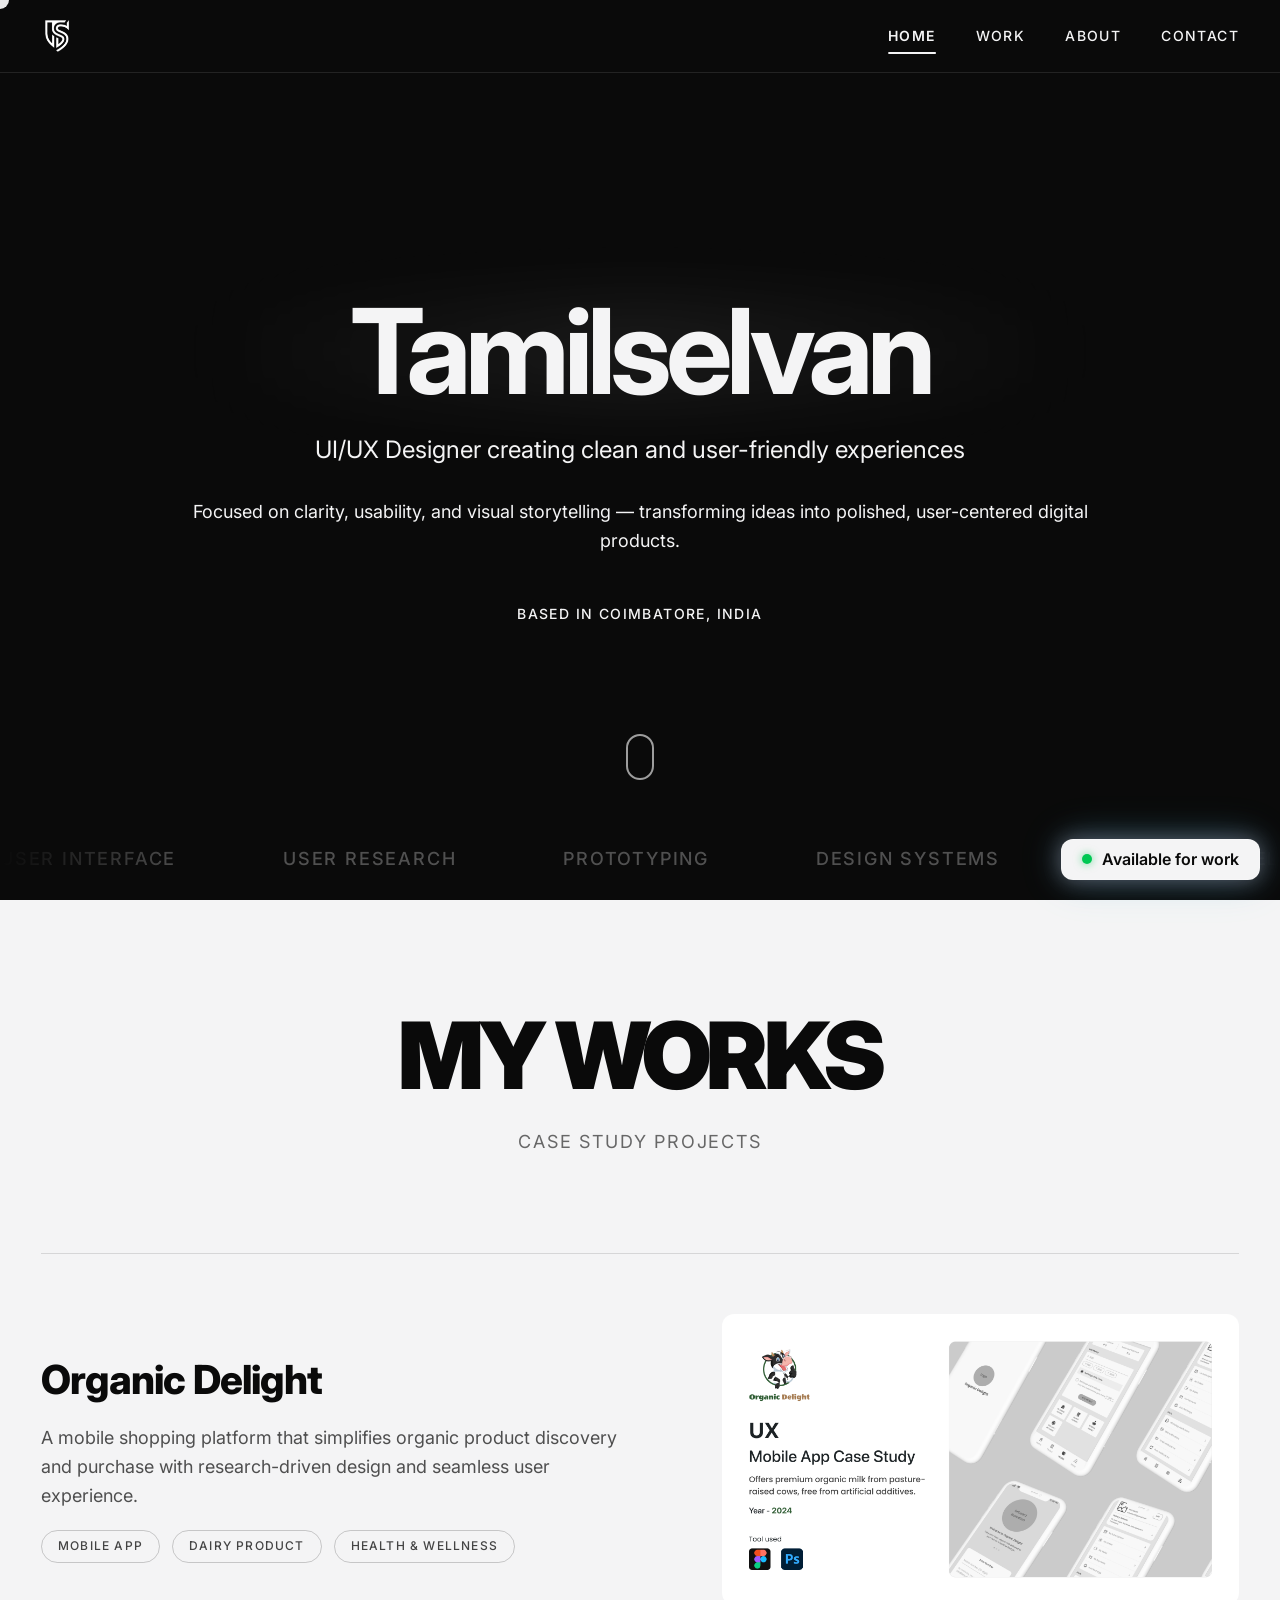
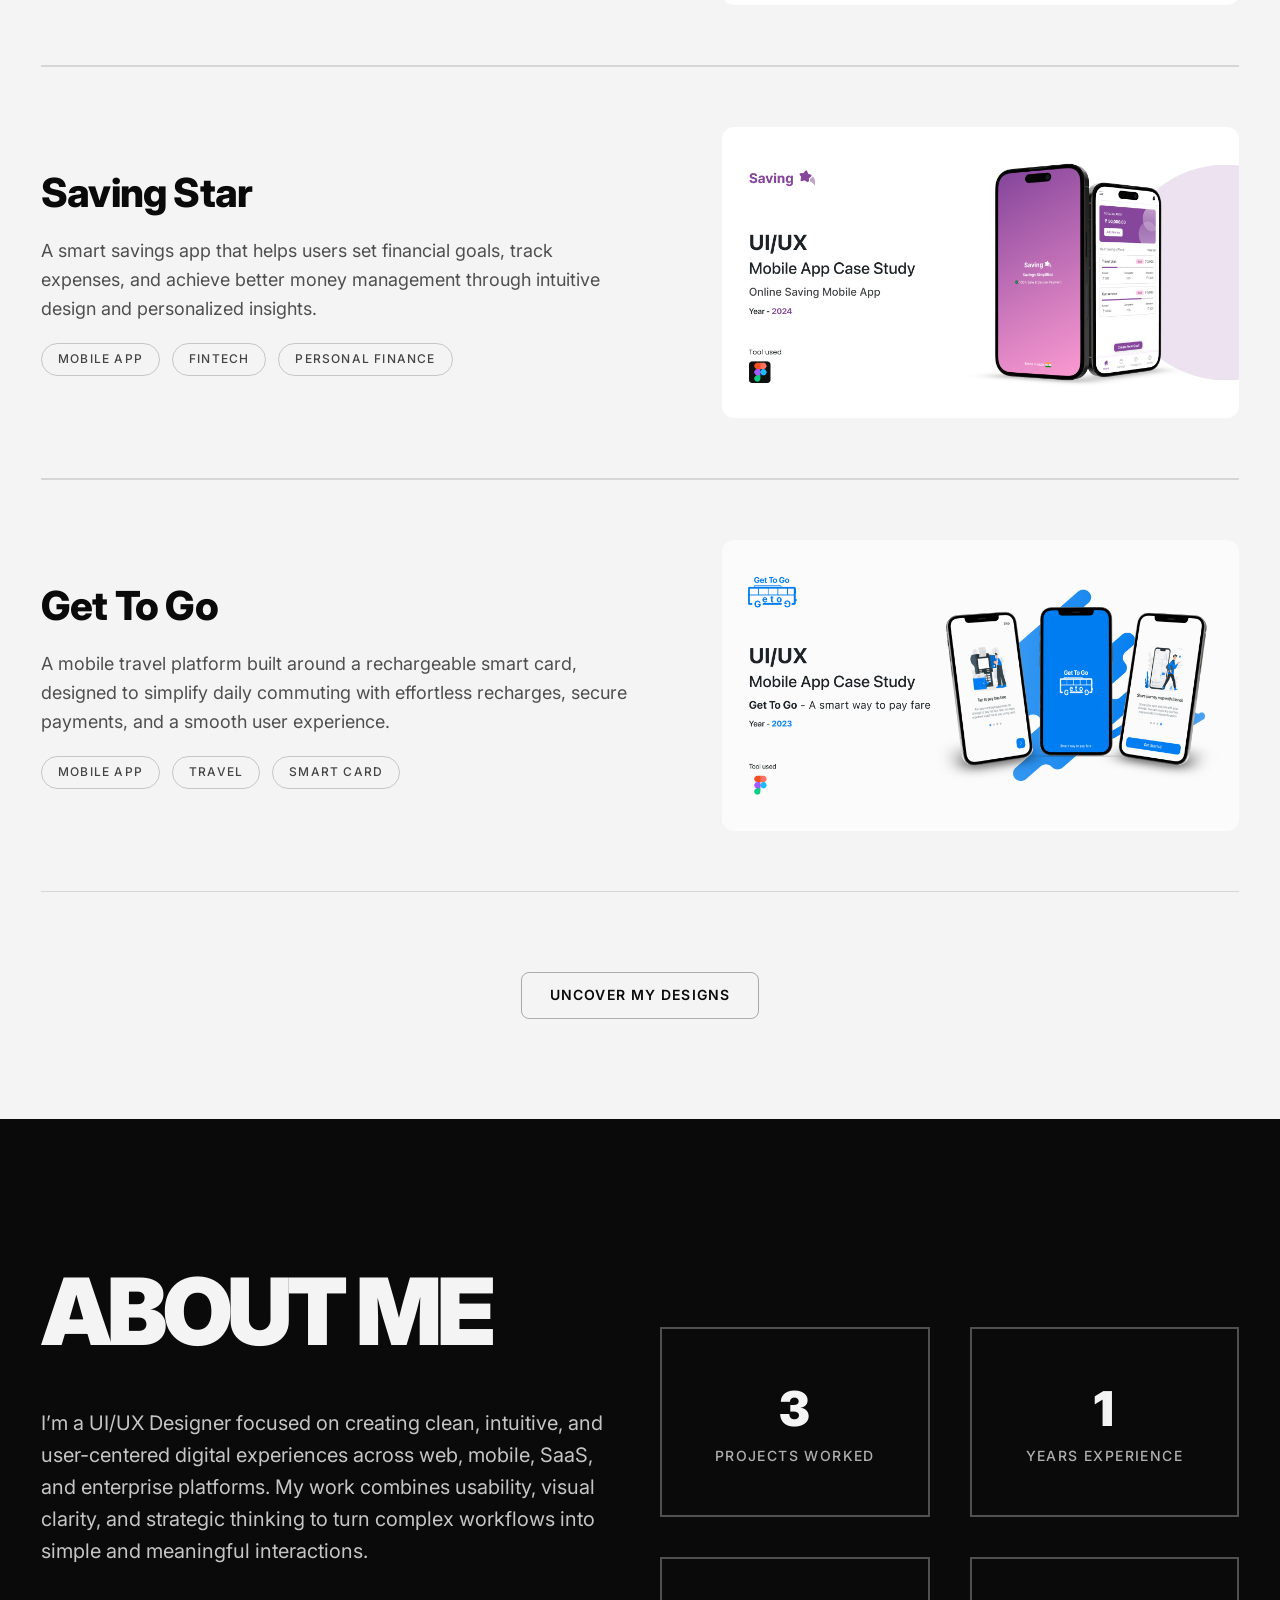
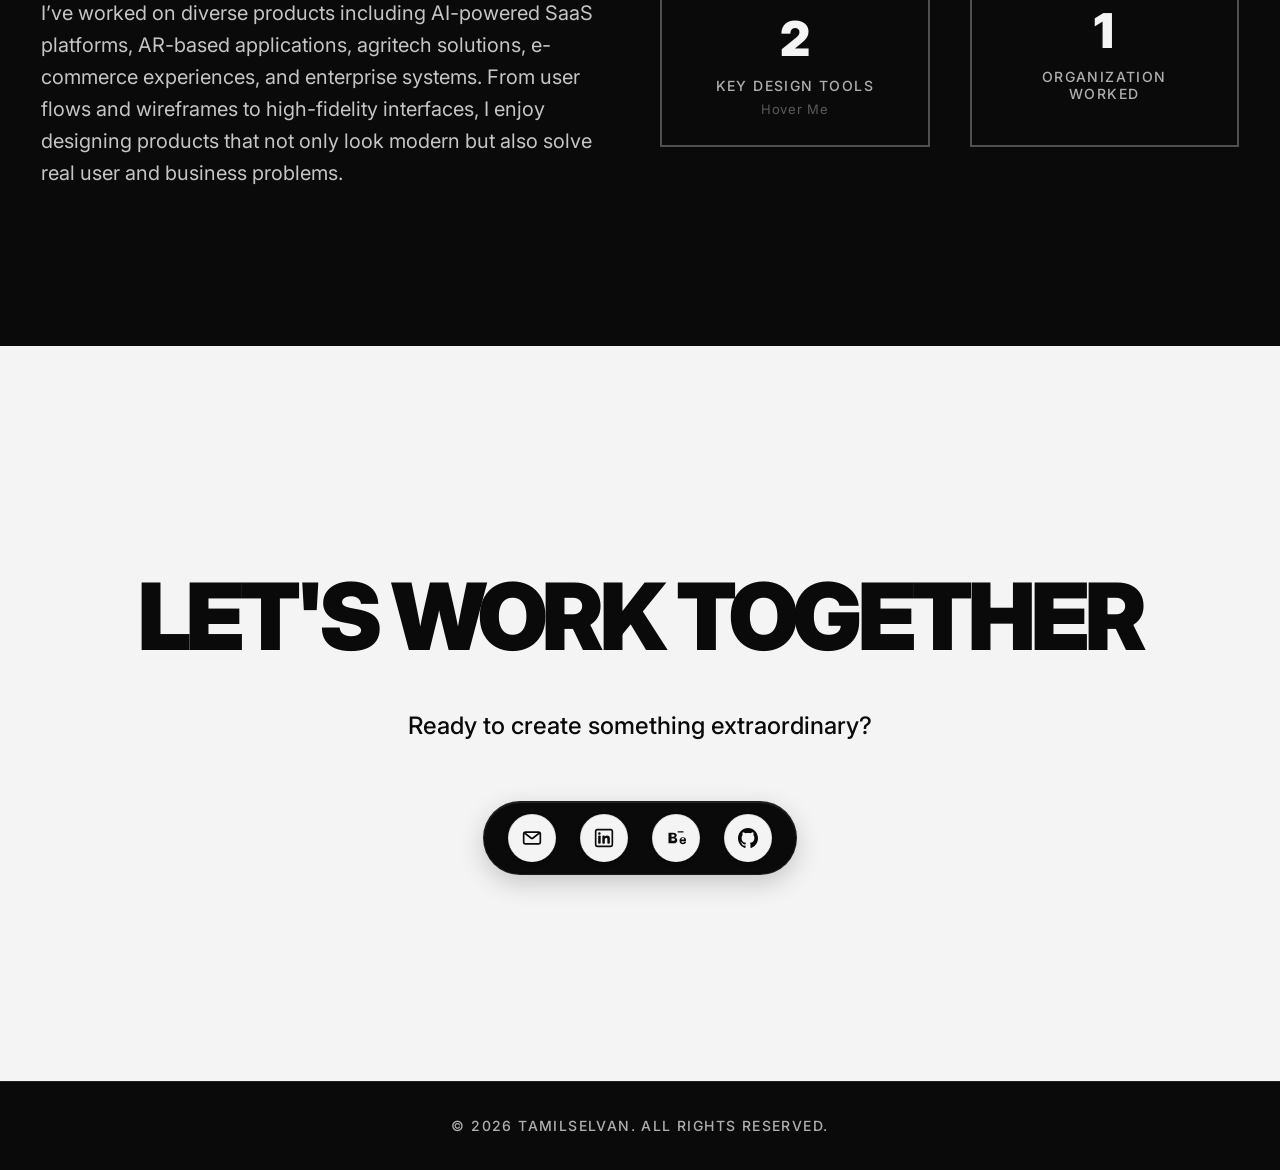
==== commit 7fa5e88f: "feat: add custom favicon to index and project pages" ====
--- a/index.html
+++ b/index.html
@@ -5,6 +5,7 @@
   <meta charset="UTF-8">
   <meta name="viewport" content="width=device-width, initial-scale=1.0">
   <link rel="stylesheet" href="style.css">
+  <link rel="icon" href="TS Favicon.png" type="image/png">
   <title>Tamilselvanportfolio</title>
 </head>
 
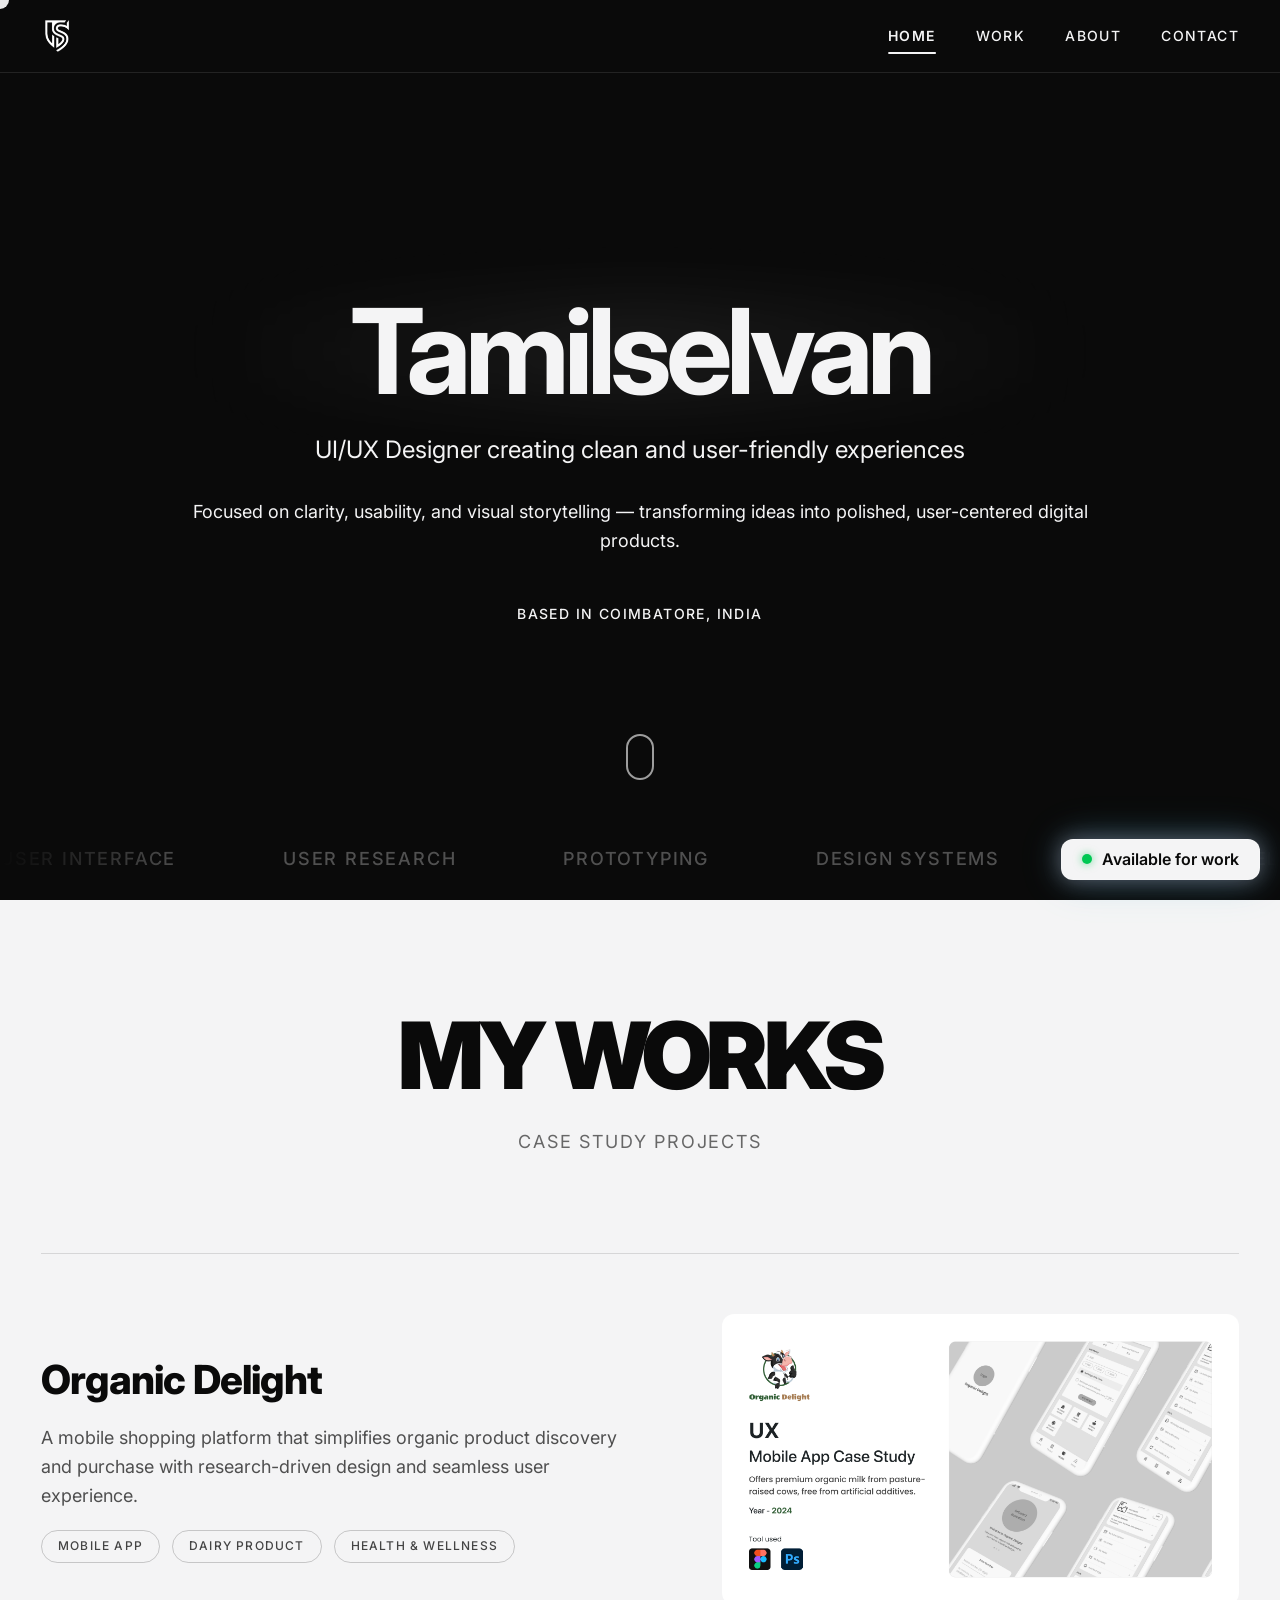
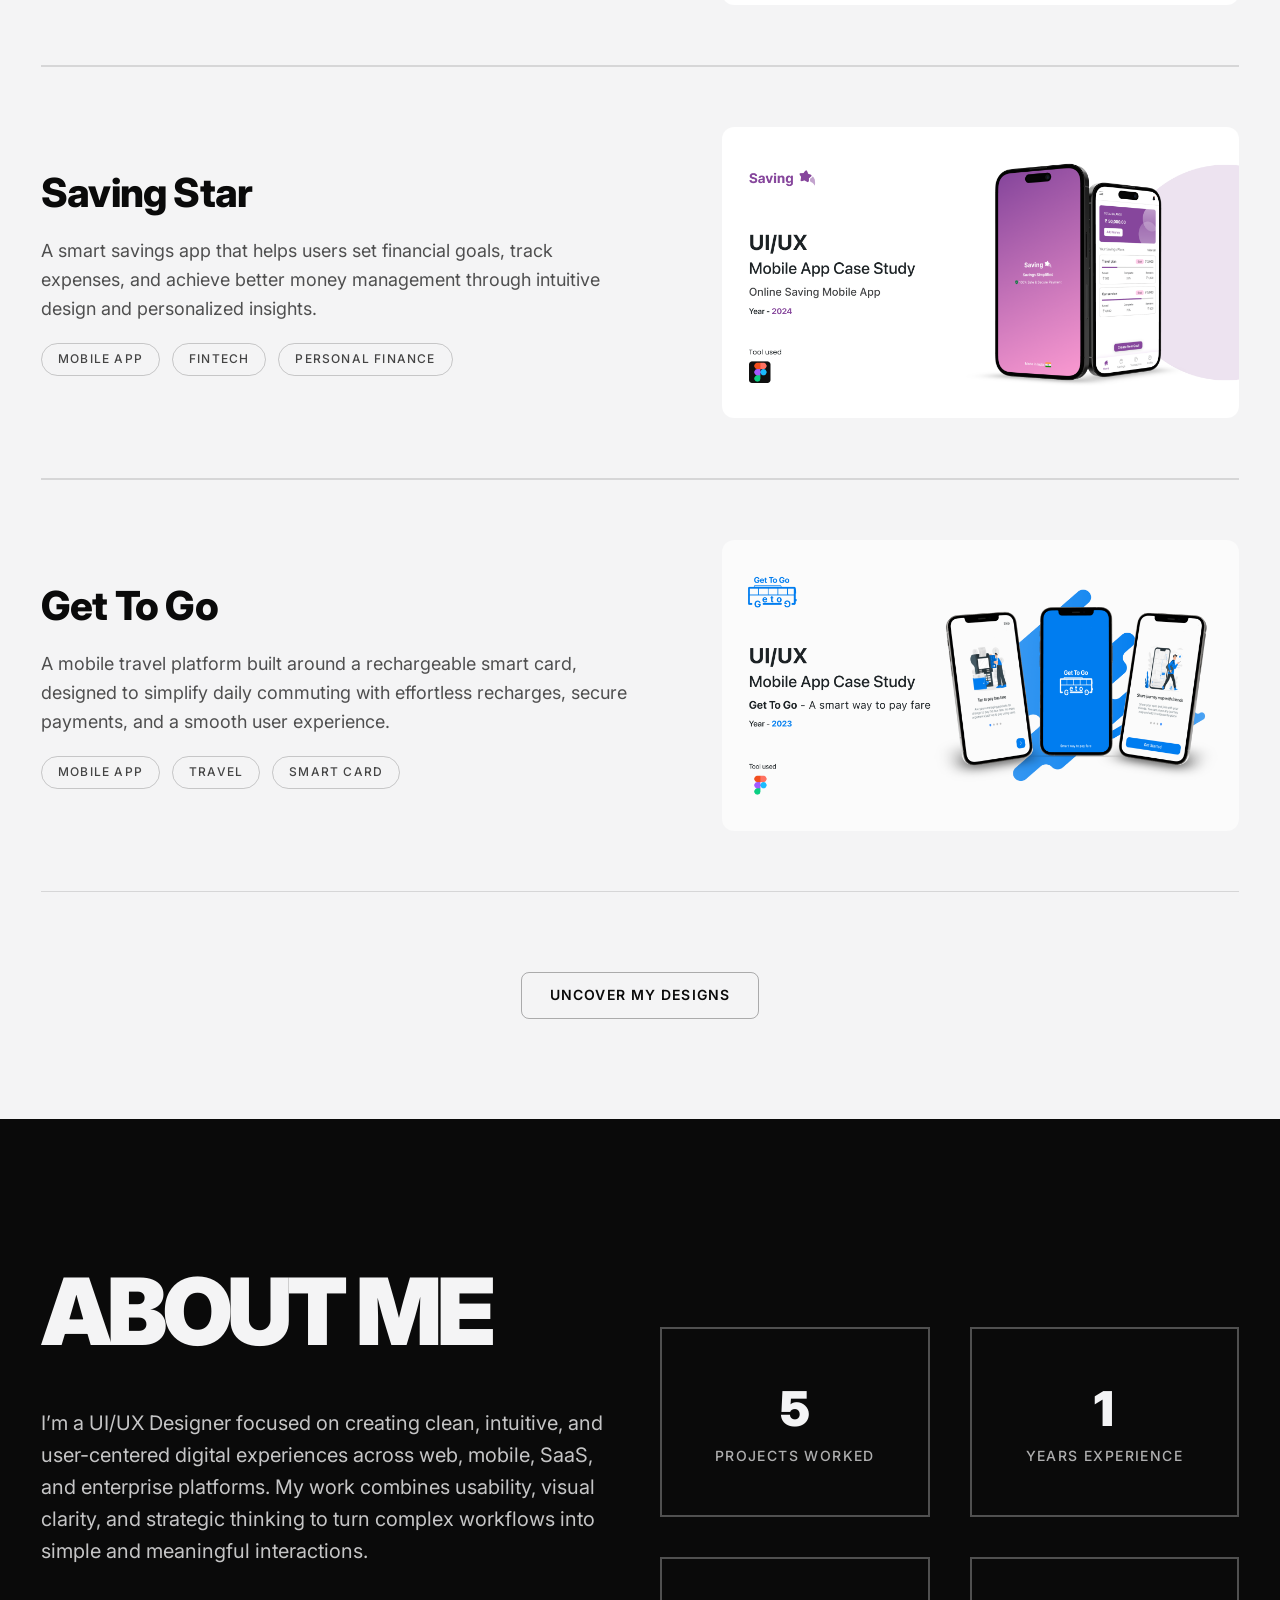
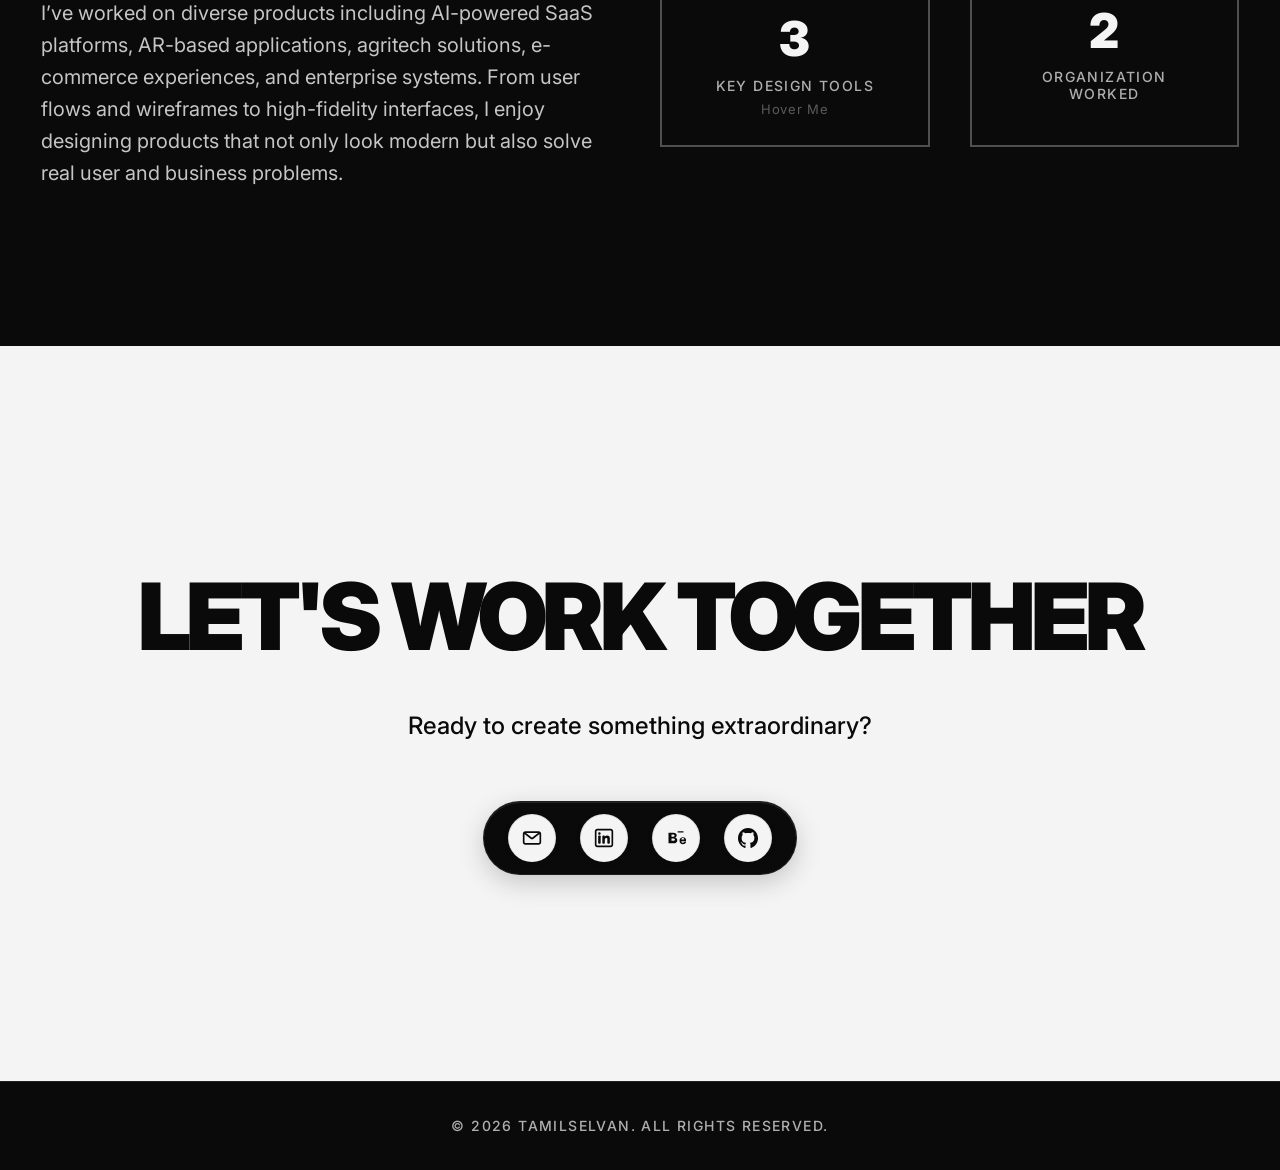
==== commit 653e3774: "feat: add Project.css stylesheet and disable custom cursor on touch devices and small viewports" ====
--- a/index.html
+++ b/index.html
@@ -368,6 +368,11 @@
       el.addEventListener('mouseleave', () => cursor.classList.remove('hover'));
     });
 
+    // Optional: hide cursor on touch devices
+    if ('ontouchstart' in window) {
+      cursor.style.display = 'none';
+    }
+
     // Smooth scrolling (UNCHANGED)
     document.querySelectorAll('a[href^="#"]').forEach(anchor => {
       anchor.addEventListener('click', function (e) {
--- a/style.css
+++ b/style.css
@@ -1582,8 +1582,8 @@
 /* 📱 MOBILE & TABLET RESPONSIVENESS FIX */
 /* =============================== */
 
-/* Disable custom cursor on touch devices */
-@media (hover: none) and (pointer: coarse) {
+/* Disable custom cursor on touch devices and mobile/tablet views */
+@media (hover: none) and (pointer: coarse), (max-width: 1024px) {
   .cursor {
     display: none !important;
   }
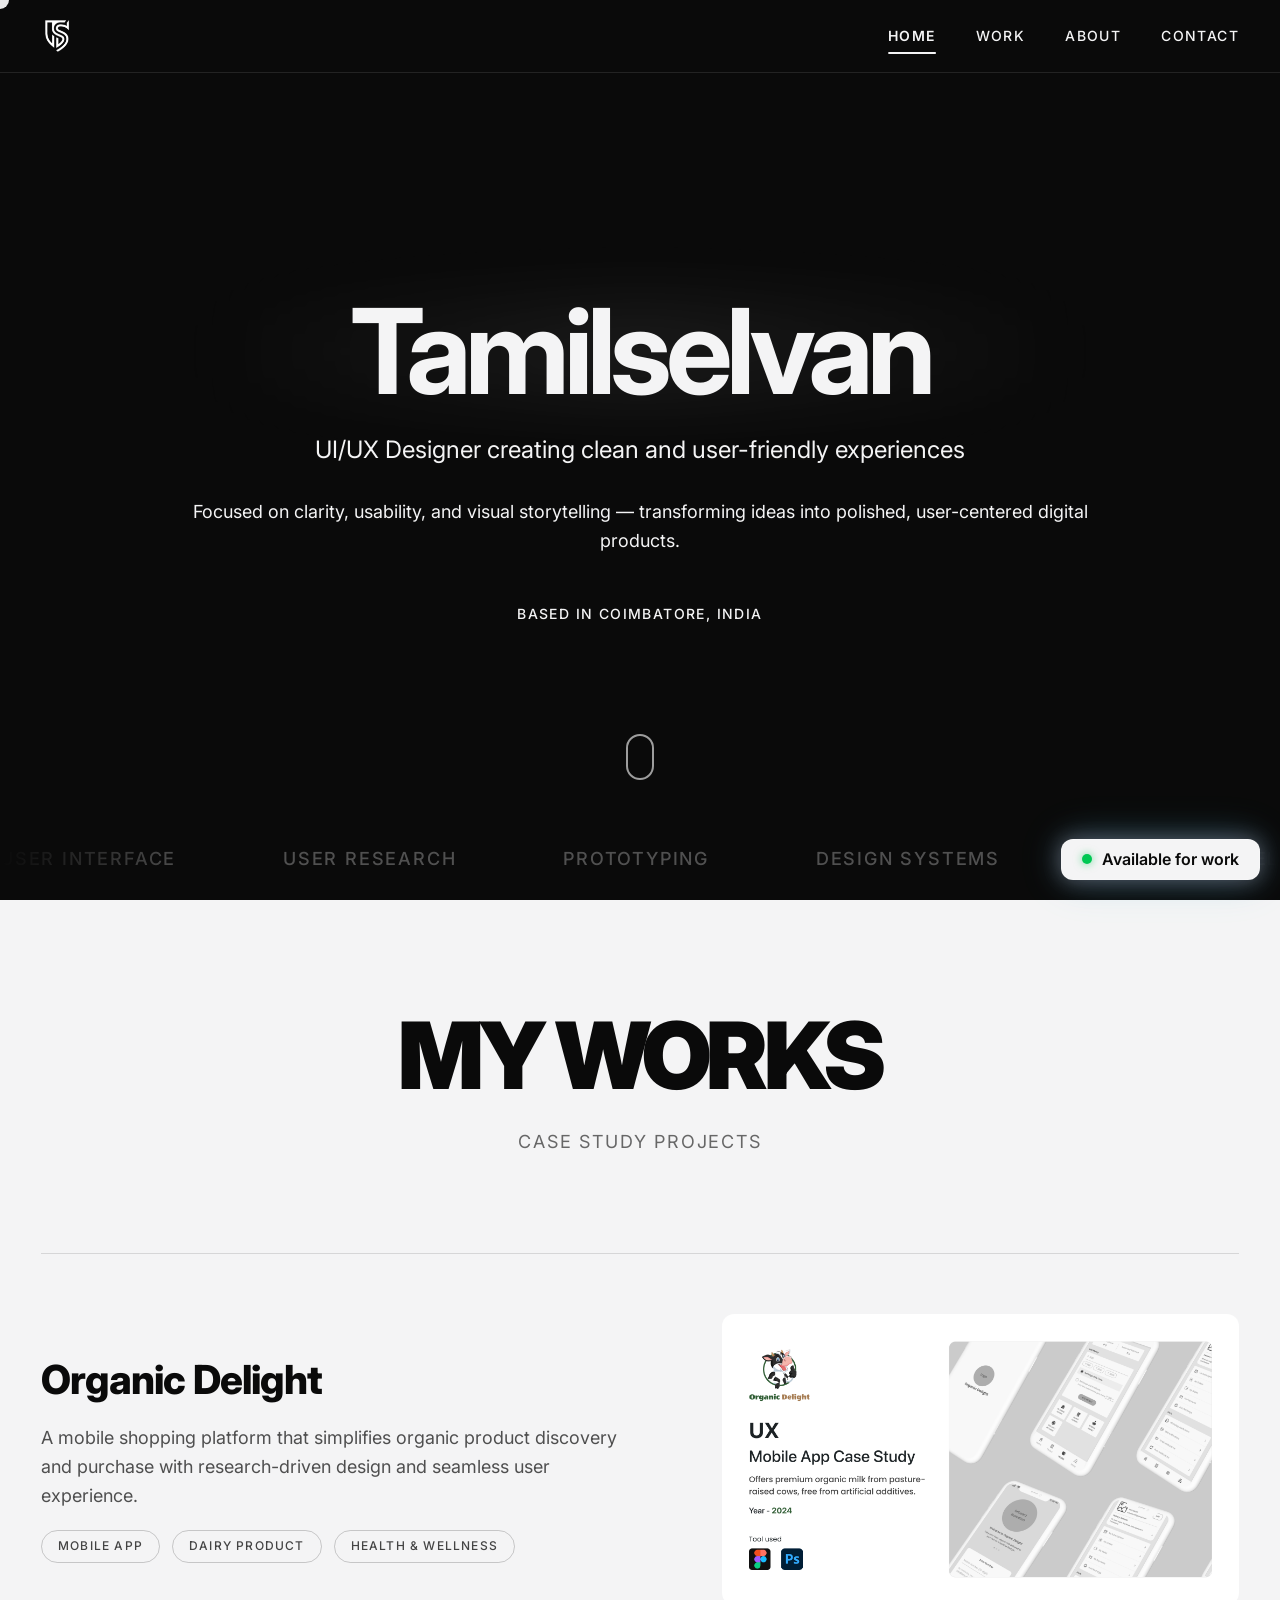
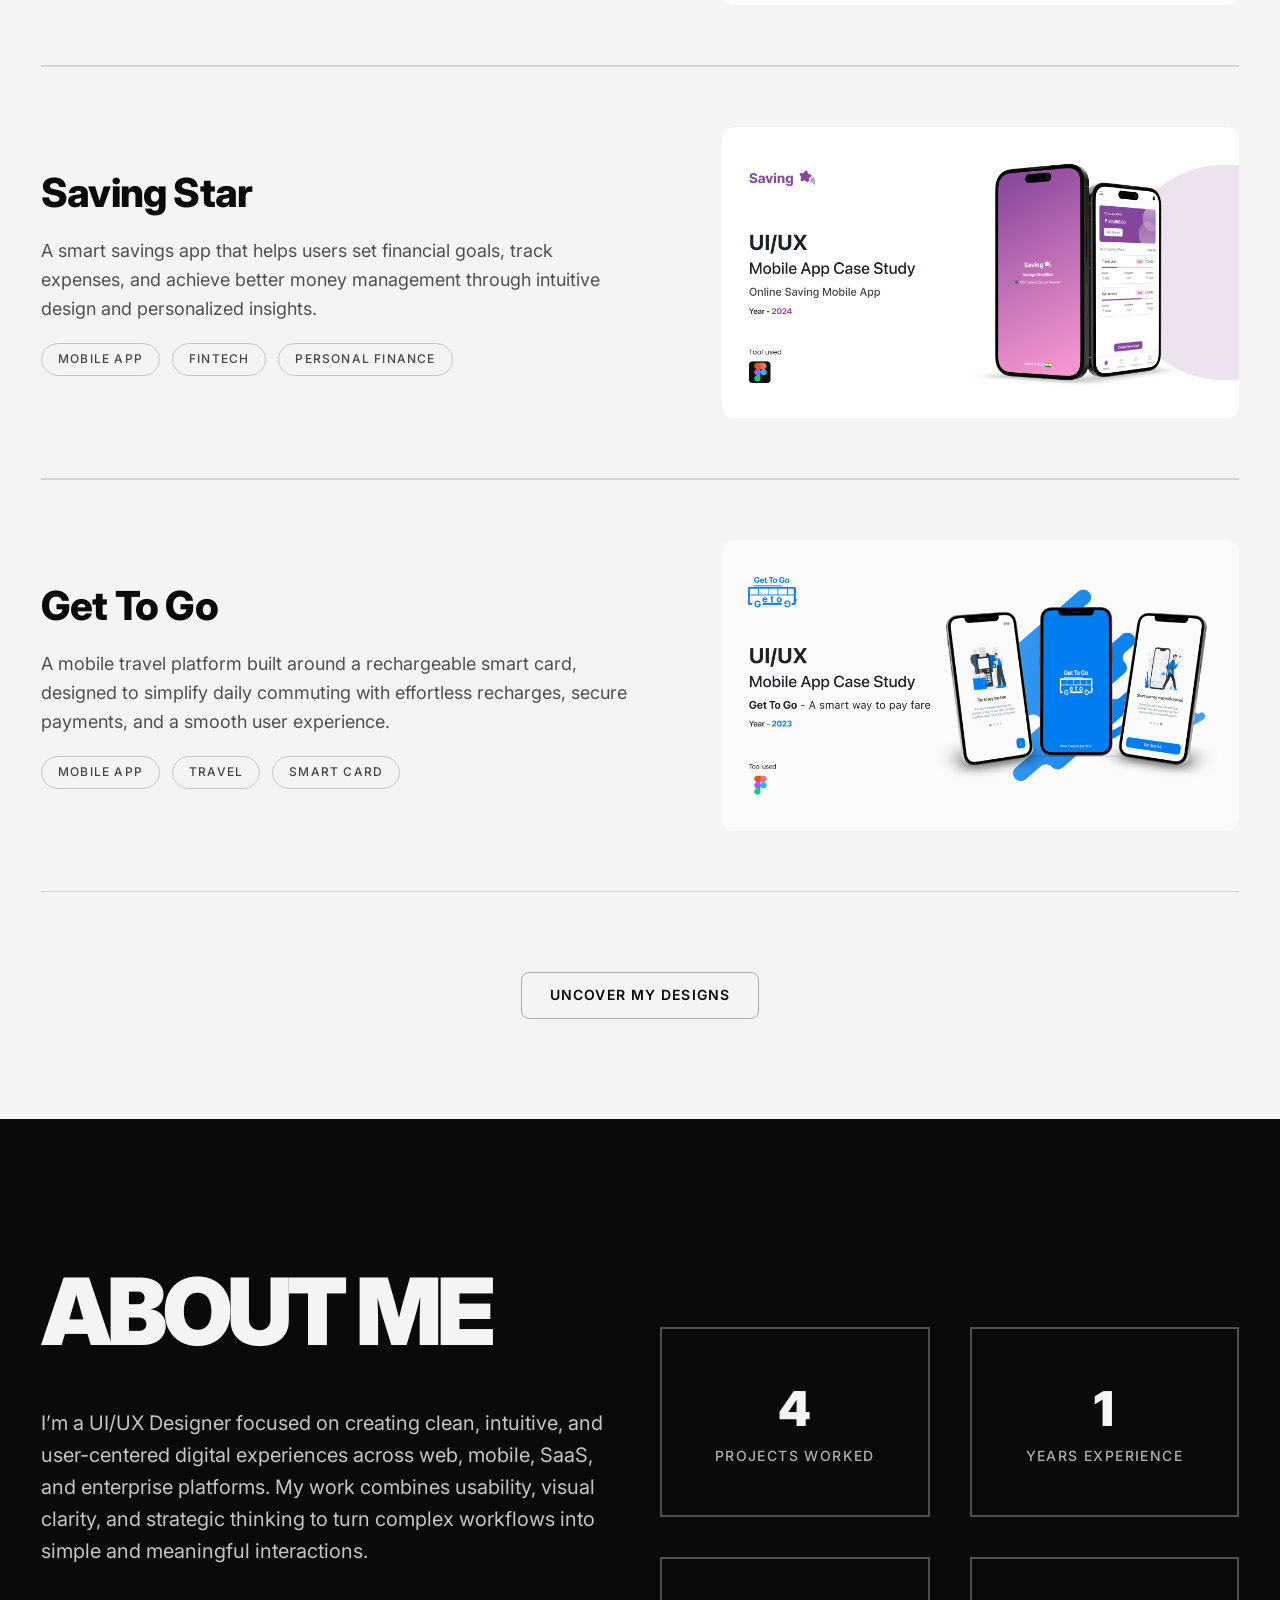
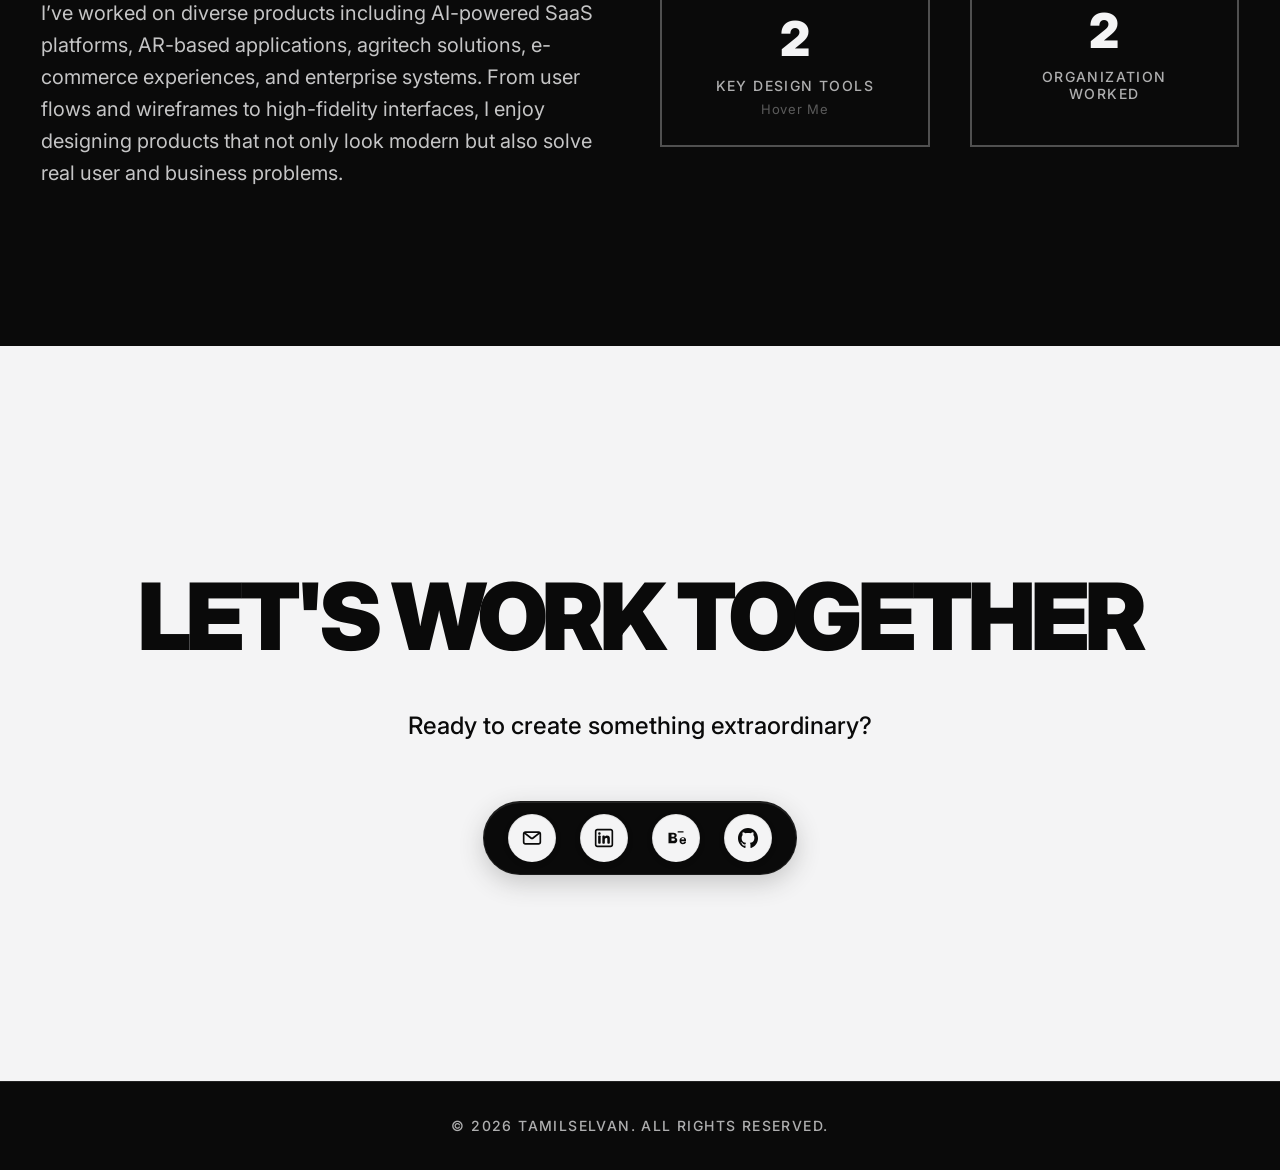
==== commit 92e470de: "Add dynamic navigation underline functionality" ====
--- a/index.html
+++ b/index.html
@@ -474,6 +474,101 @@
     });
   </script>
 
+    <script>
+    document.addEventListener("DOMContentLoaded", () => {
+
+      const nav = document.querySelector(".nav");
+      const navLinks = document.querySelectorAll(".nav-links a");
+      const underline = document.querySelector(".nav-underline");
+      const sections = Array.from(document.querySelectorAll("section"));
+
+      if (!nav || !underline || !navLinks.length || !sections.length) return;
+
+      // Move underline to active link
+      function moveUnderline(link) {
+        if (!link) return;
+
+        navLinks.forEach(navLink => navLink.classList.remove("active"));
+        link.classList.add("active");
+
+        const linkRect = link.getBoundingClientRect();
+        const navRect = nav.getBoundingClientRect();
+
+        underline.style.width = `${linkRect.width}px`;
+        underline.style.transform =
+          `translateX(${linkRect.left - navRect.left}px)`;
+      }
+
+      // Detect active section while scrolling
+      function updateActiveLinkByScroll() {
+
+        const headerOffset = 80;
+        const probeY = headerOffset + window.innerHeight * 0.4;
+
+        let activeSection = sections[0];
+
+        sections.forEach(section => {
+          const rect = section.getBoundingClientRect();
+
+          if (rect.top <= probeY) {
+            activeSection = section;
+          }
+        });
+
+        const activeLink = document.querySelector(
+          `.nav-links a[href="#${activeSection.id}"]`
+        );
+
+        moveUnderline(activeLink);
+      }
+
+      // Click navigation
+      navLinks.forEach(link => {
+        link.addEventListener("click", () => {
+          moveUnderline(link);
+        });
+      });
+
+      // Scroll update
+      window.addEventListener(
+        "scroll",
+        updateActiveLinkByScroll,
+        { passive: true }
+      );
+
+      // Resize update
+      window.addEventListener("resize", () => {
+        updateActiveLinkByScroll();
+      });
+
+      // Initial page load
+      async function initializeUnderline() {
+
+        // Wait until fonts are loaded
+        if (document.fonts) {
+          await document.fonts.ready;
+        }
+
+        requestAnimationFrame(() => {
+          updateActiveLinkByScroll();
+        });
+
+        // Extra safeguard for slow rendering
+        setTimeout(() => {
+          updateActiveLinkByScroll();
+        }, 100);
+
+        setTimeout(() => {
+          updateActiveLinkByScroll();
+        }, 300);
+      }
+
+      // Run after everything loads
+      window.addEventListener("load", initializeUnderline);
+
+    });
+  </script>
+
 
   <!-- =============================== -->
   <!-- Service Animation -->
@@ -778,4 +873,4 @@
 </body>
 
 
-</html>+</html>
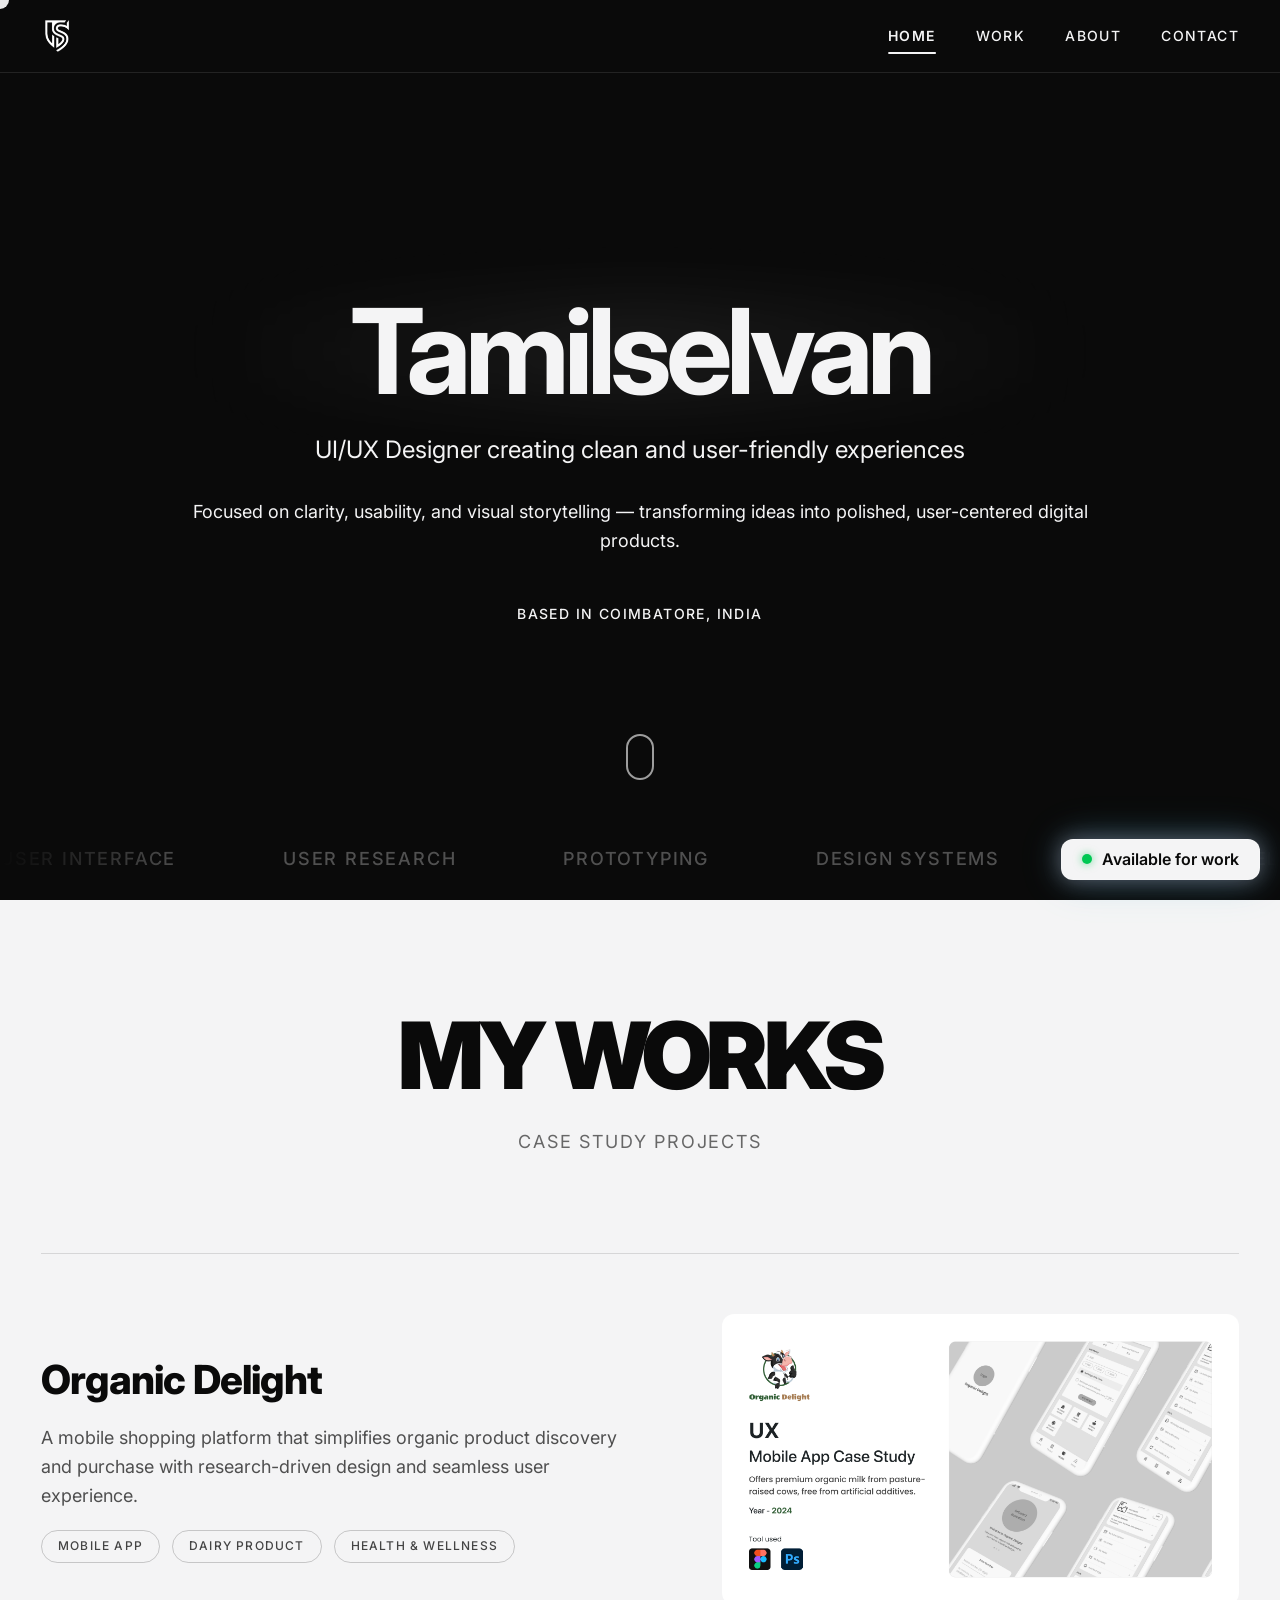
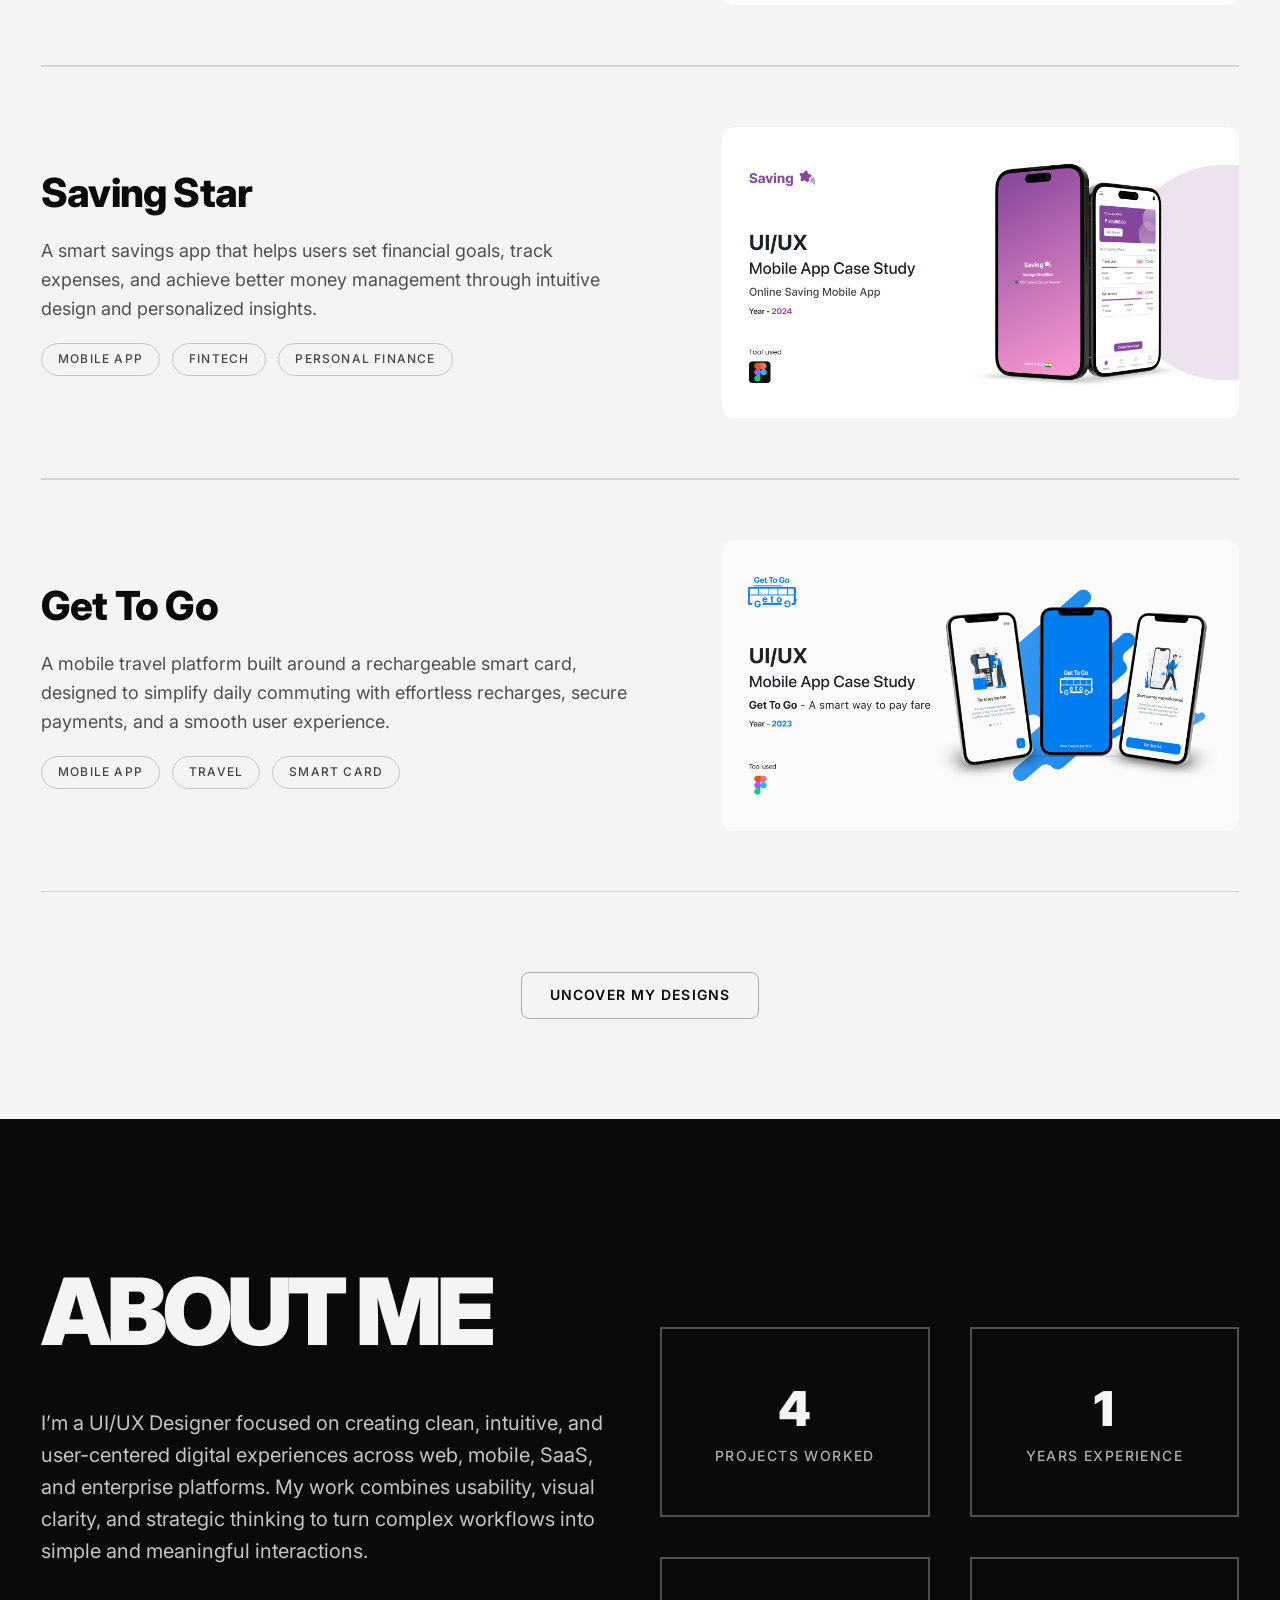
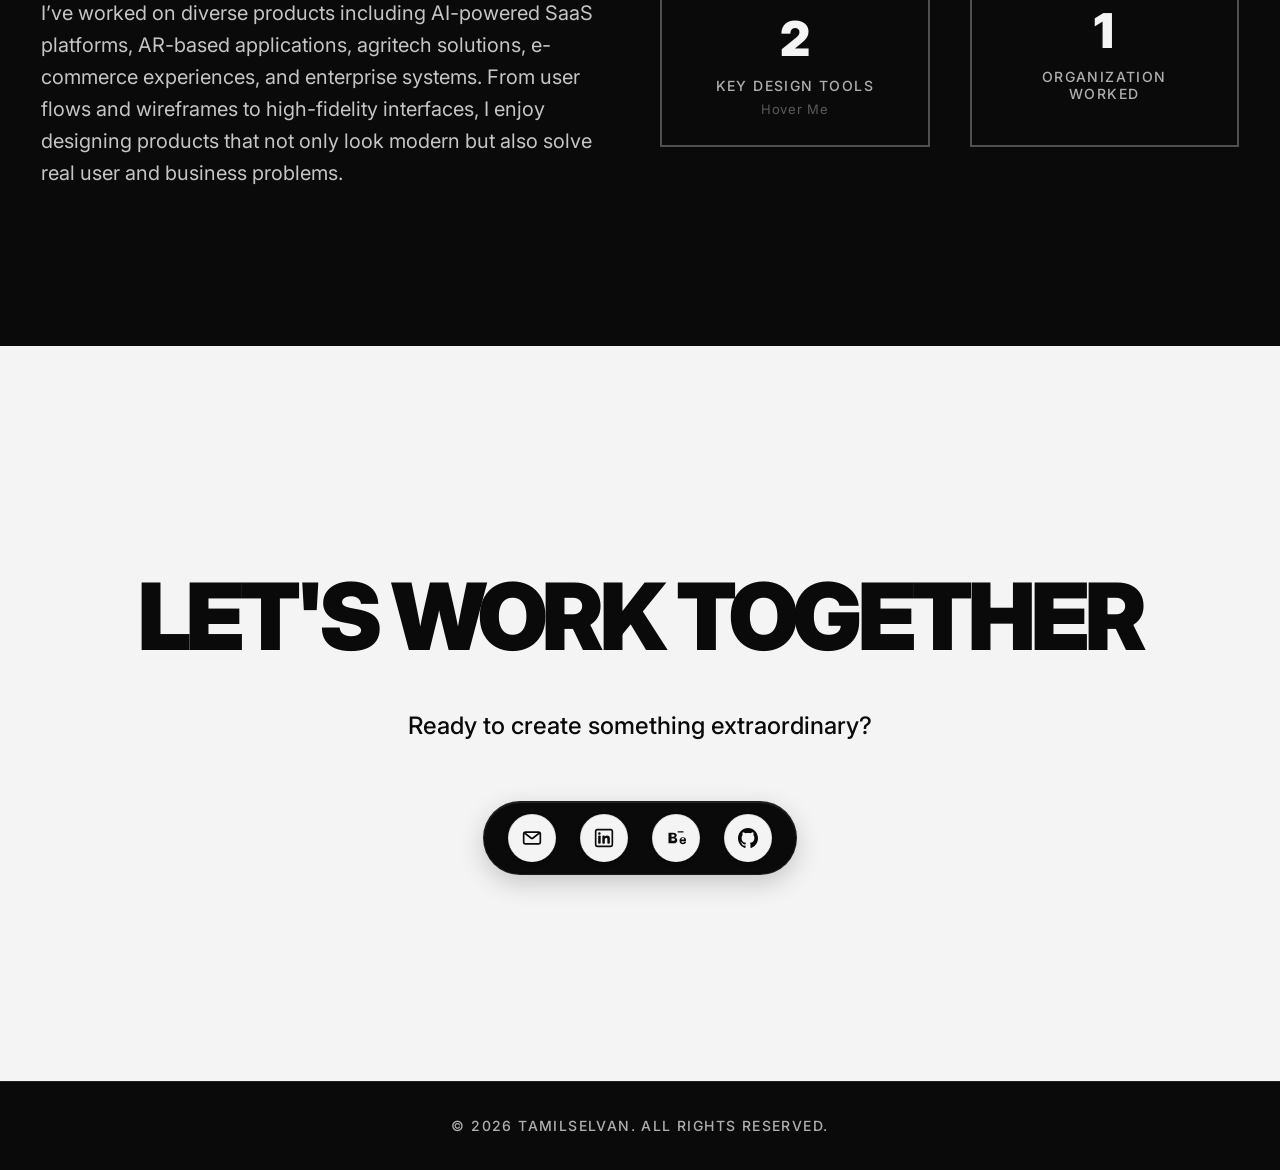
==== commit 0ccaf4d5: "space remove" ====
--- a/index.html
+++ b/index.html
@@ -474,7 +474,7 @@
     });
   </script>
 
-    <script>
+  <script>
     document.addEventListener("DOMContentLoaded", () => {
 
       const nav = document.querySelector(".nav");
@@ -873,4 +873,4 @@
 </body>
 
 
-</html>
+</html>
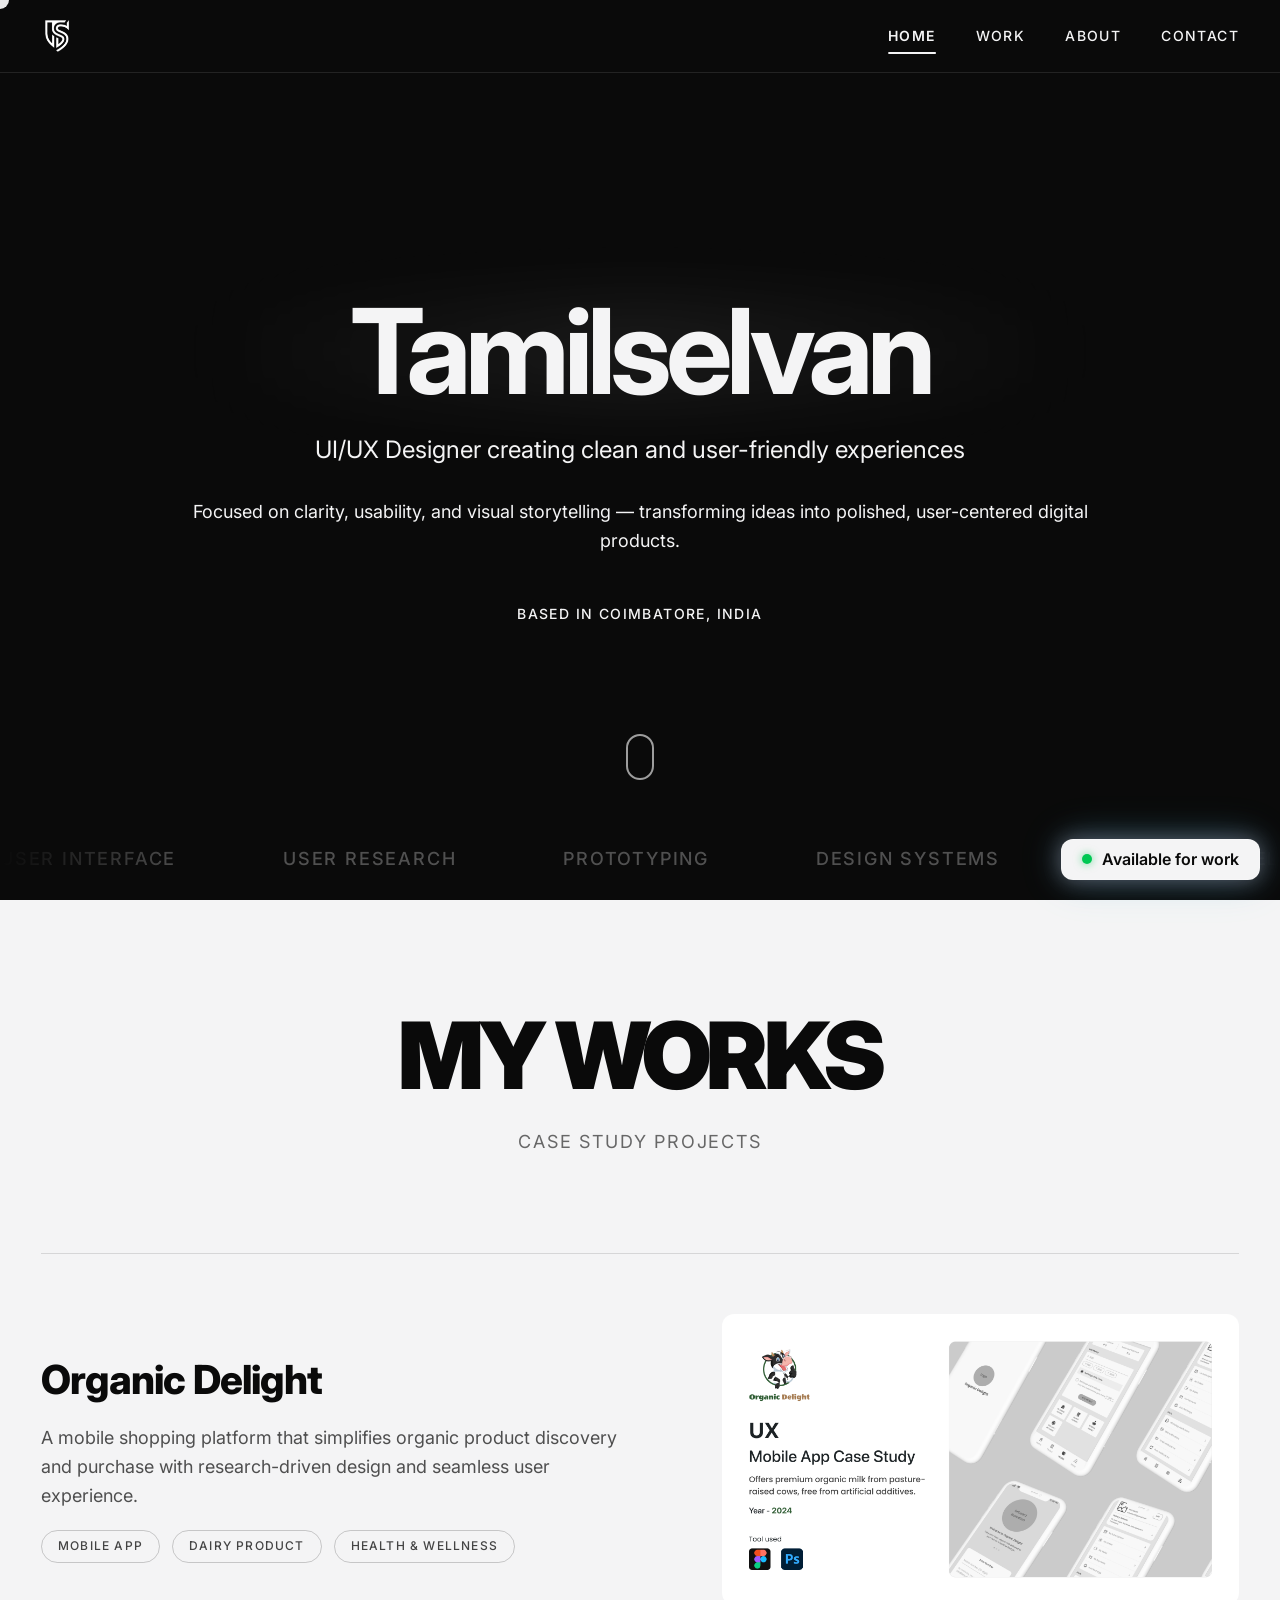
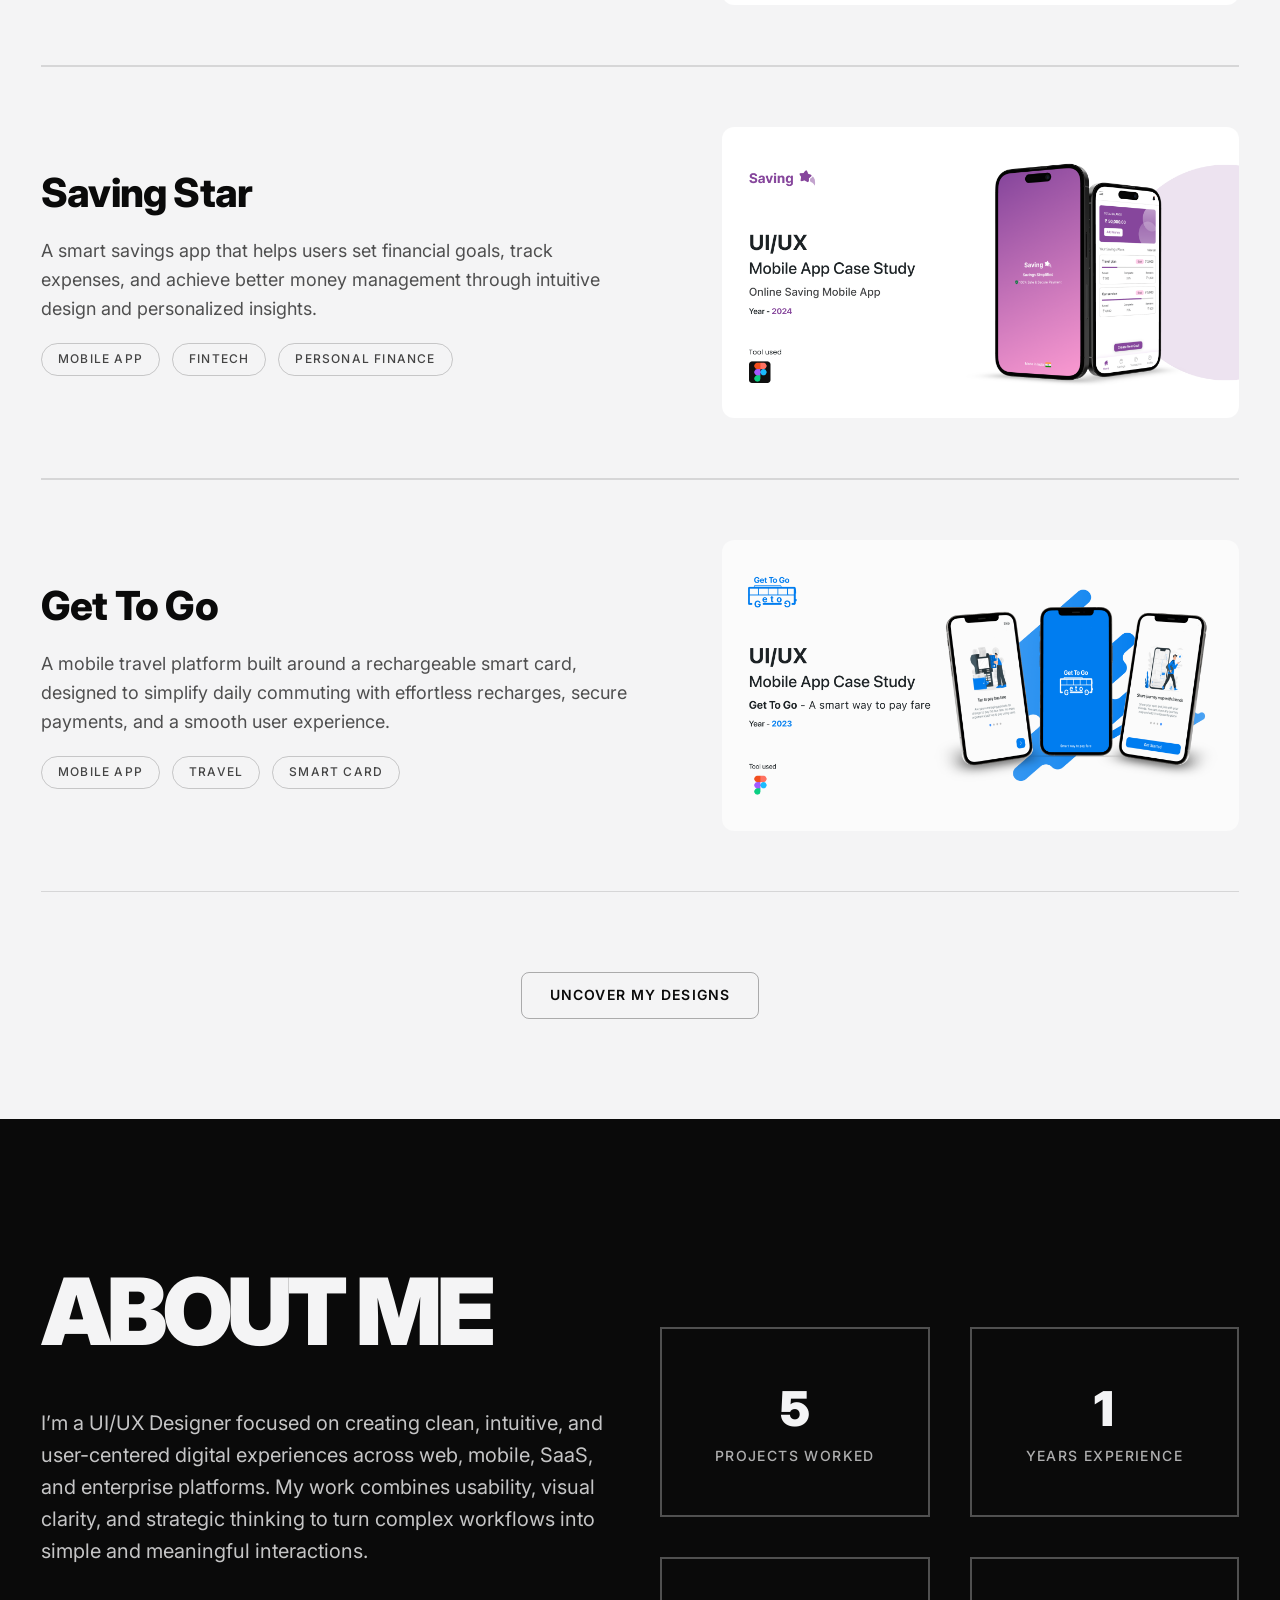
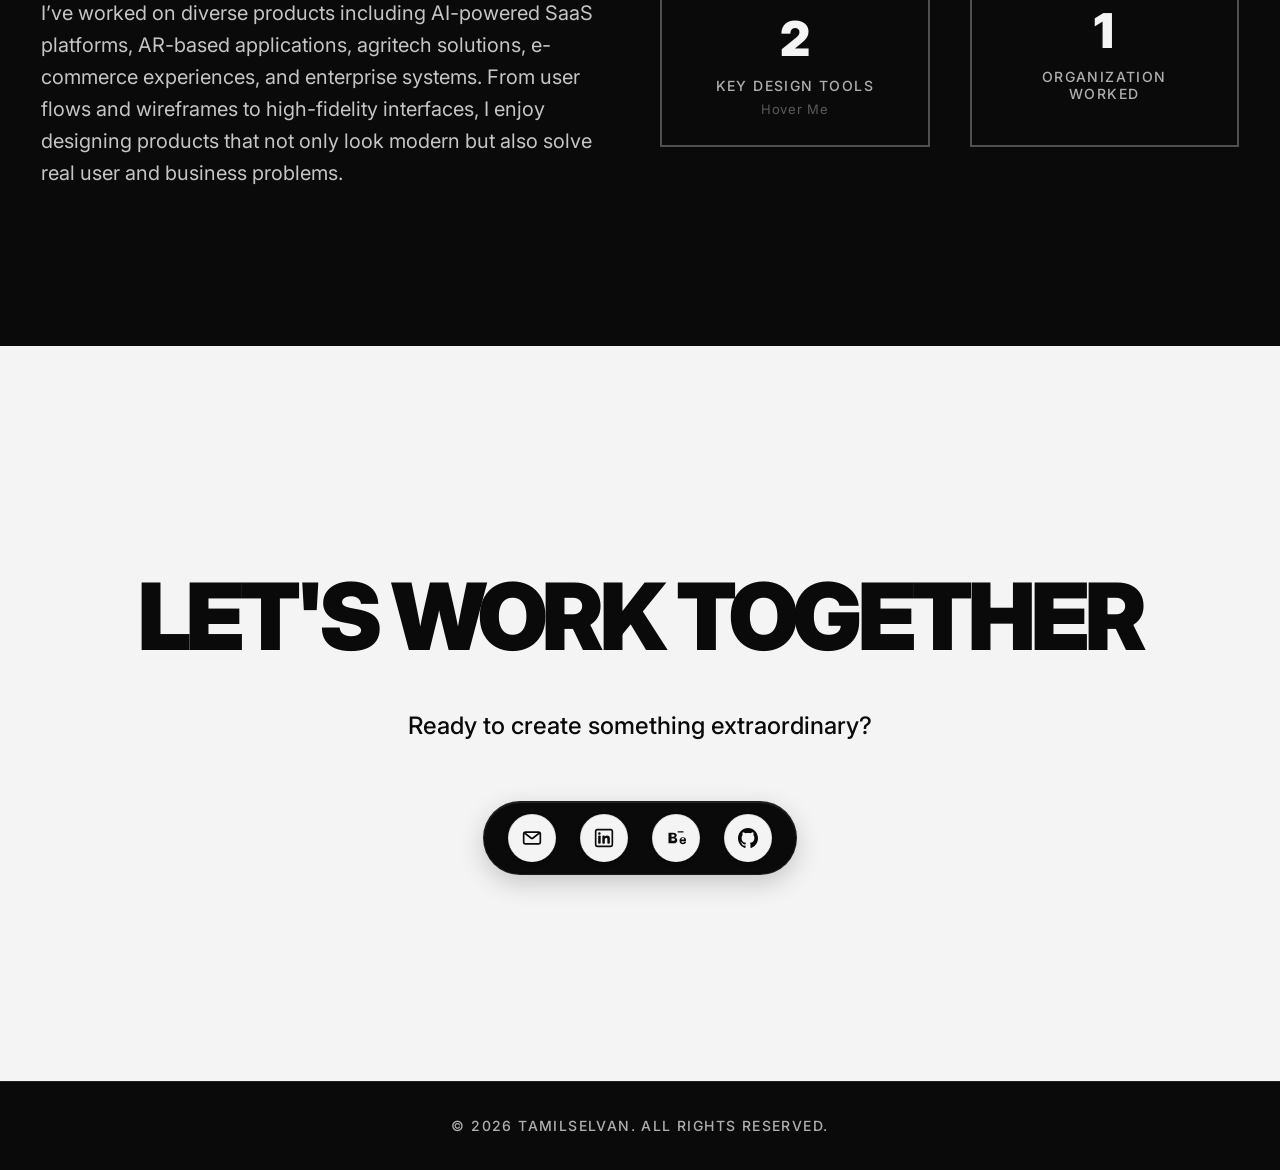
==== commit 6970748c: "Update stat-number values in index.html" ====
--- a/index.html
+++ b/index.html
@@ -183,7 +183,7 @@
 
       <div class="about-stats fade-in">
         <div class="stat">
-          <div class="stat-number" data-target="7" data-target-display="7">0</div>
+          <div class="stat-number" data-target="9" data-target-display="9">0</div>
           <div class="stat-label">Projects Worked</div>
         </div>
         <div class="stat">
@@ -873,4 +873,4 @@
 </body>
 
 
-</html>+</html>
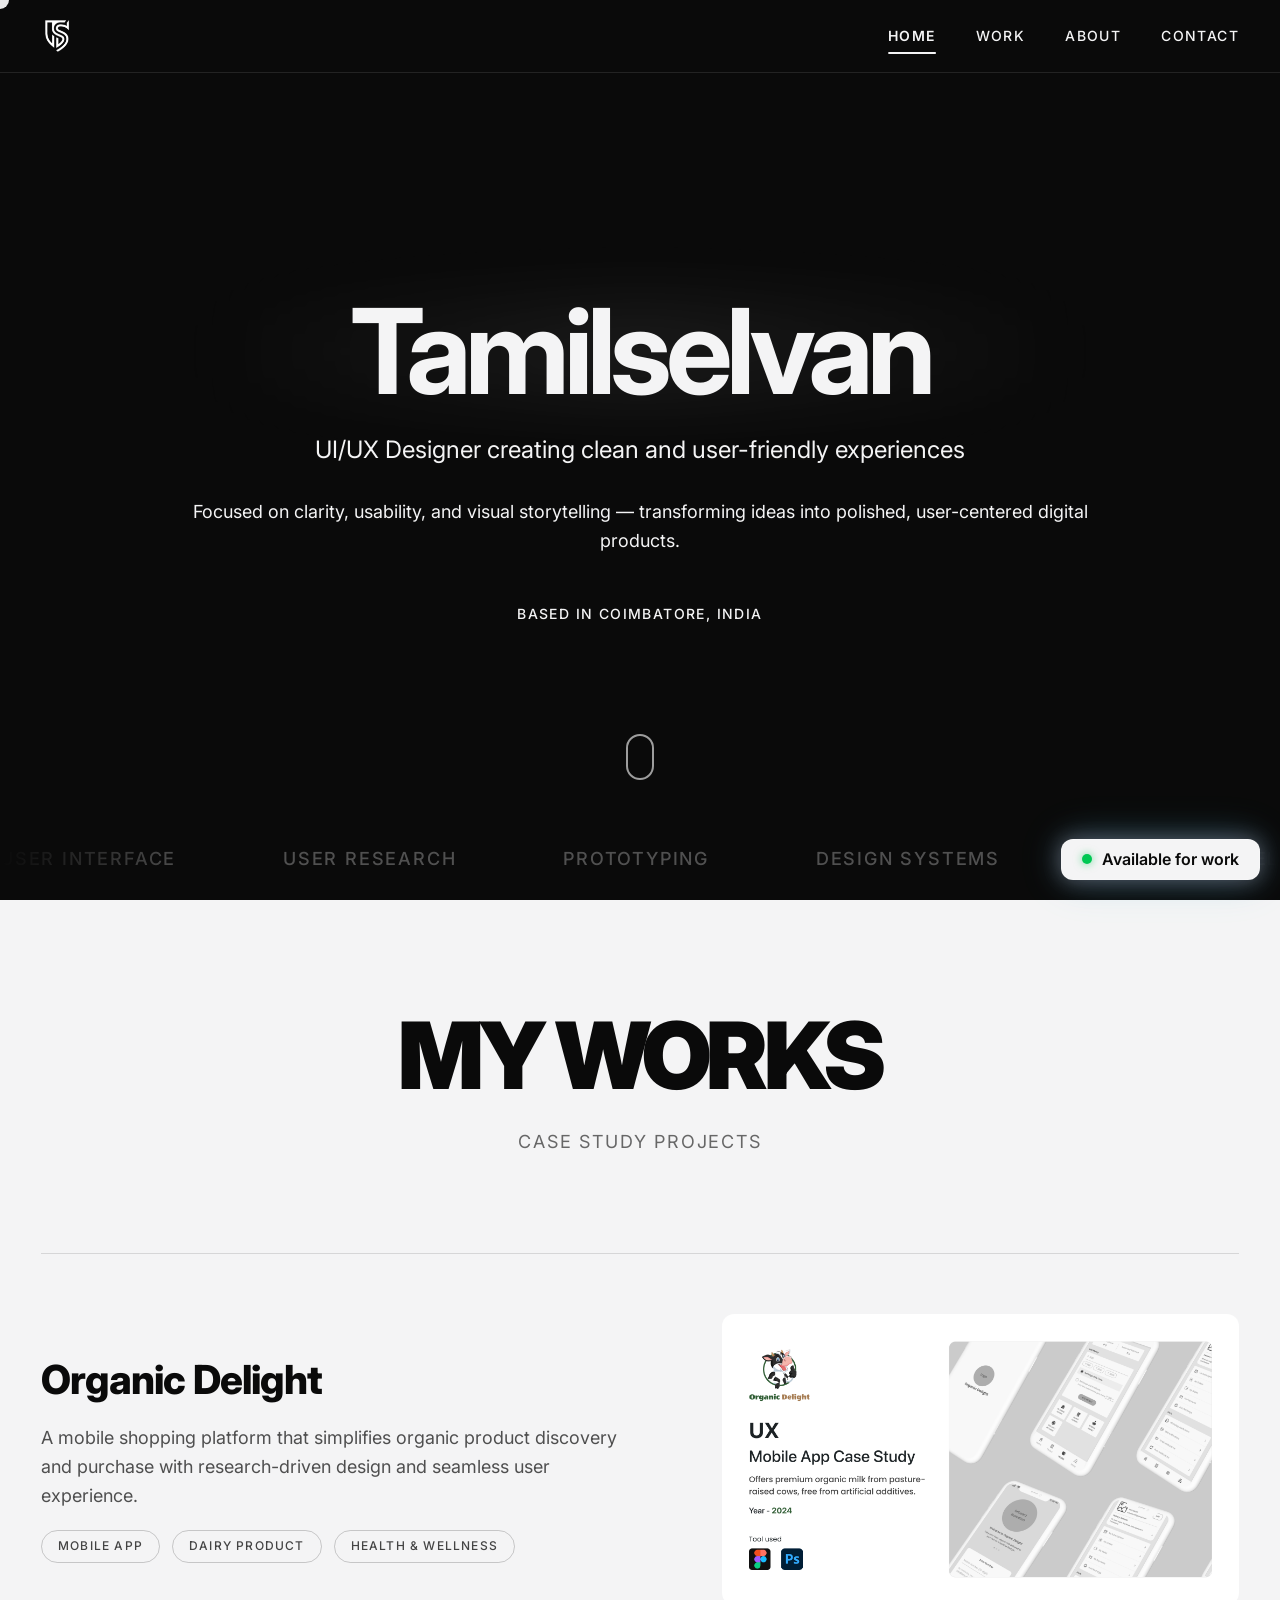
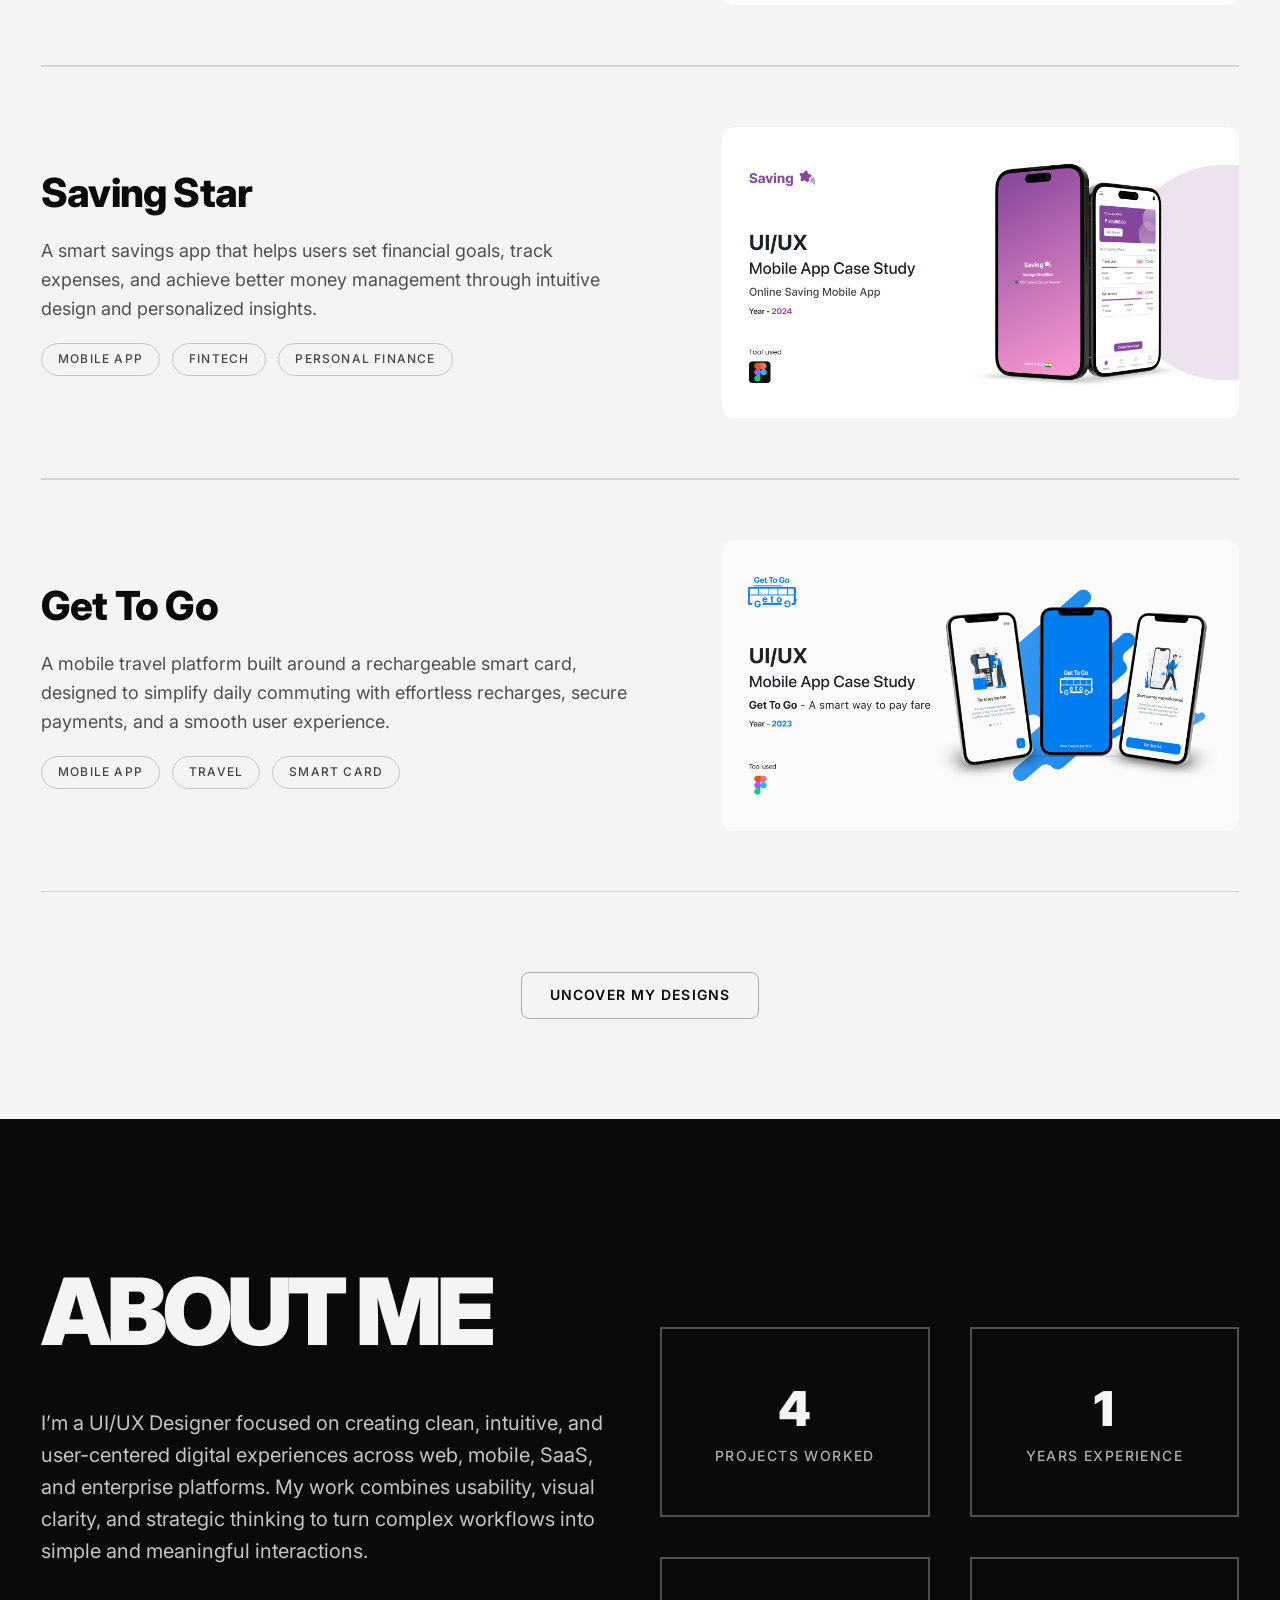
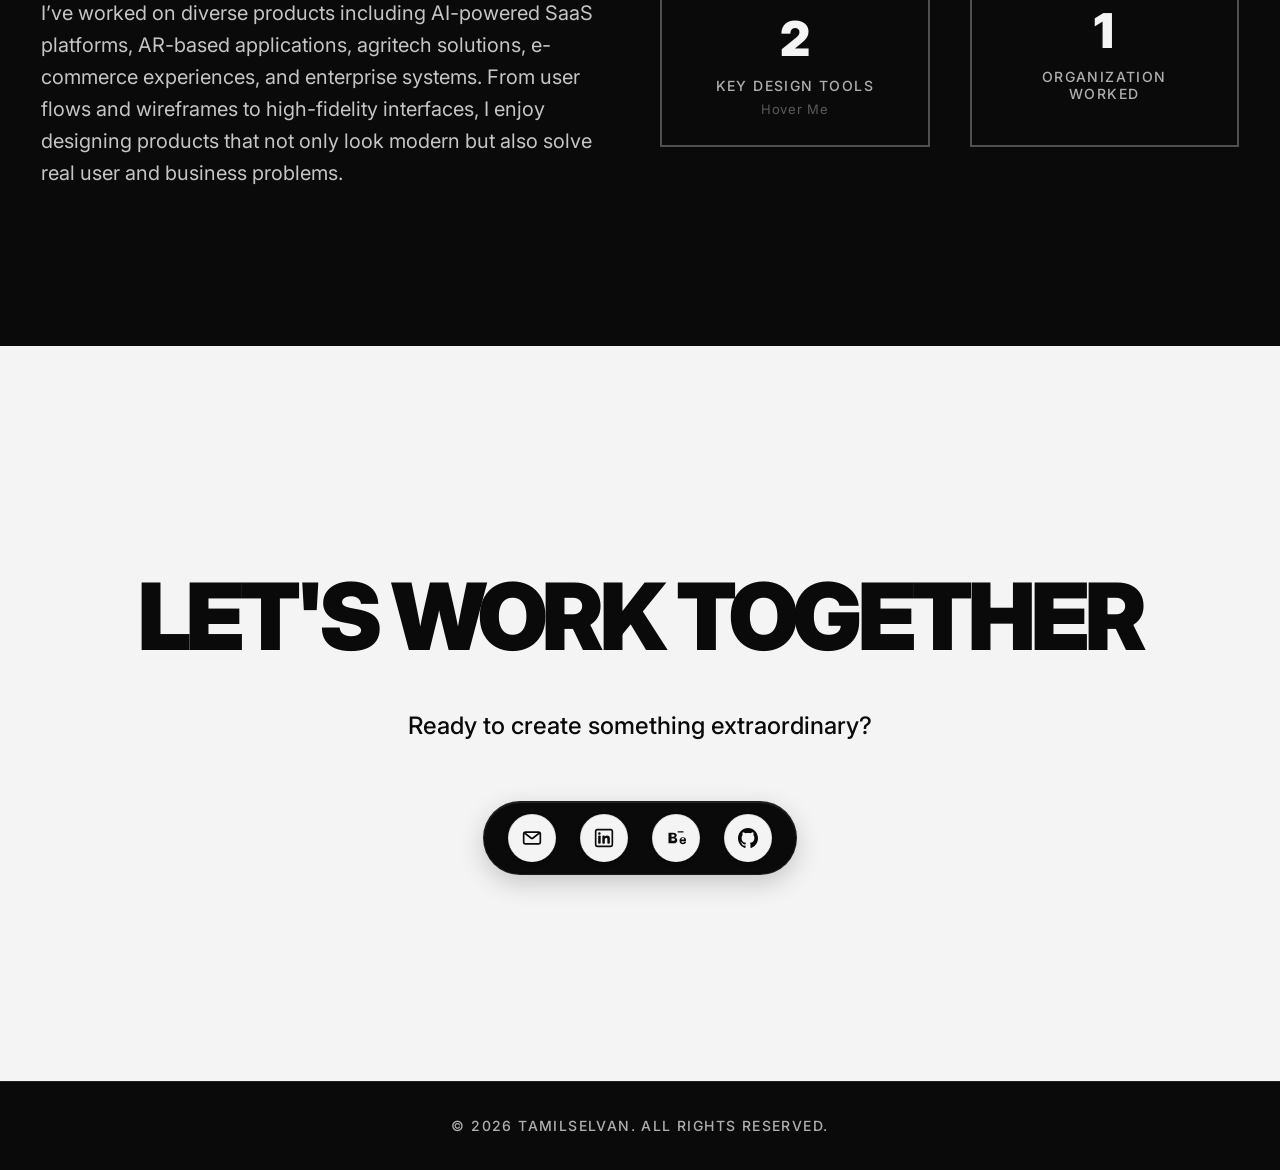
==== commit 5ce27916: "Update portfolio landing page" ====
--- a/index.html
+++ b/index.html
@@ -873,4 +873,4 @@
 </body>
 
 
-</html>
+</html>
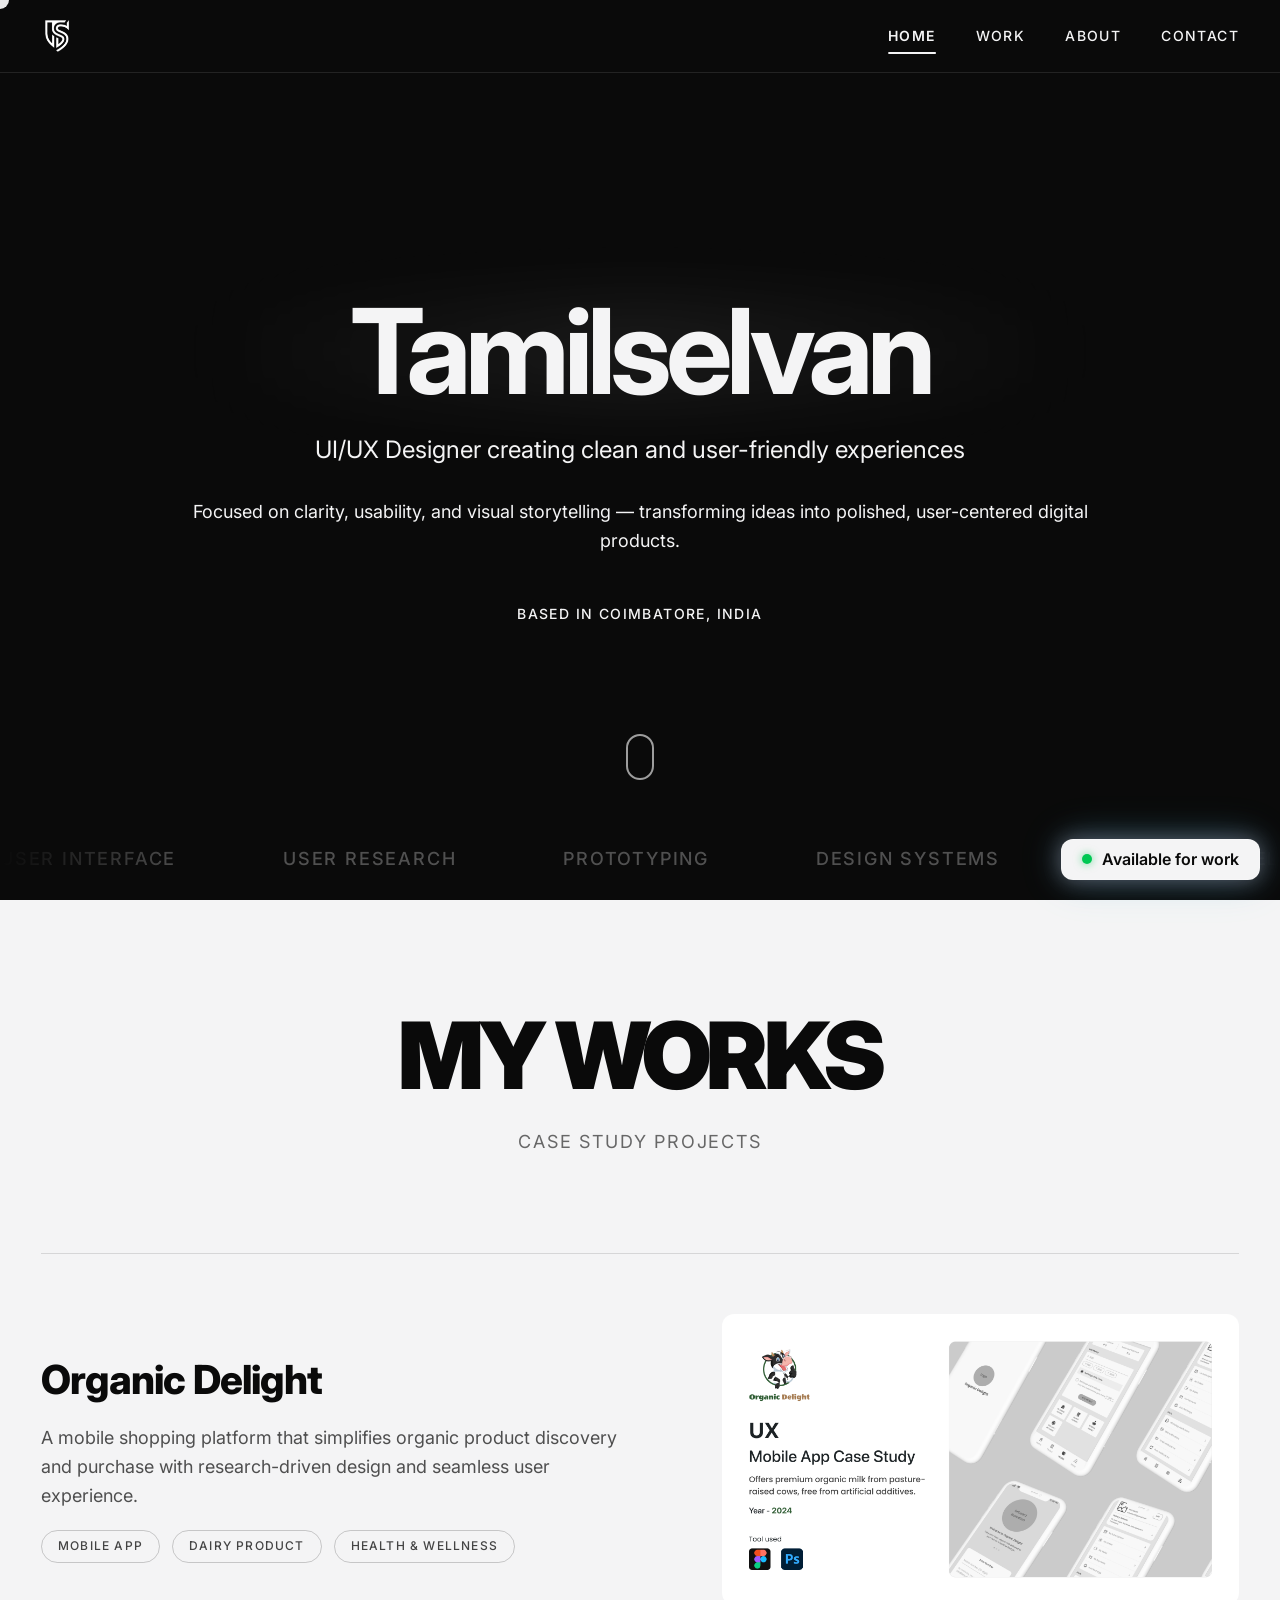
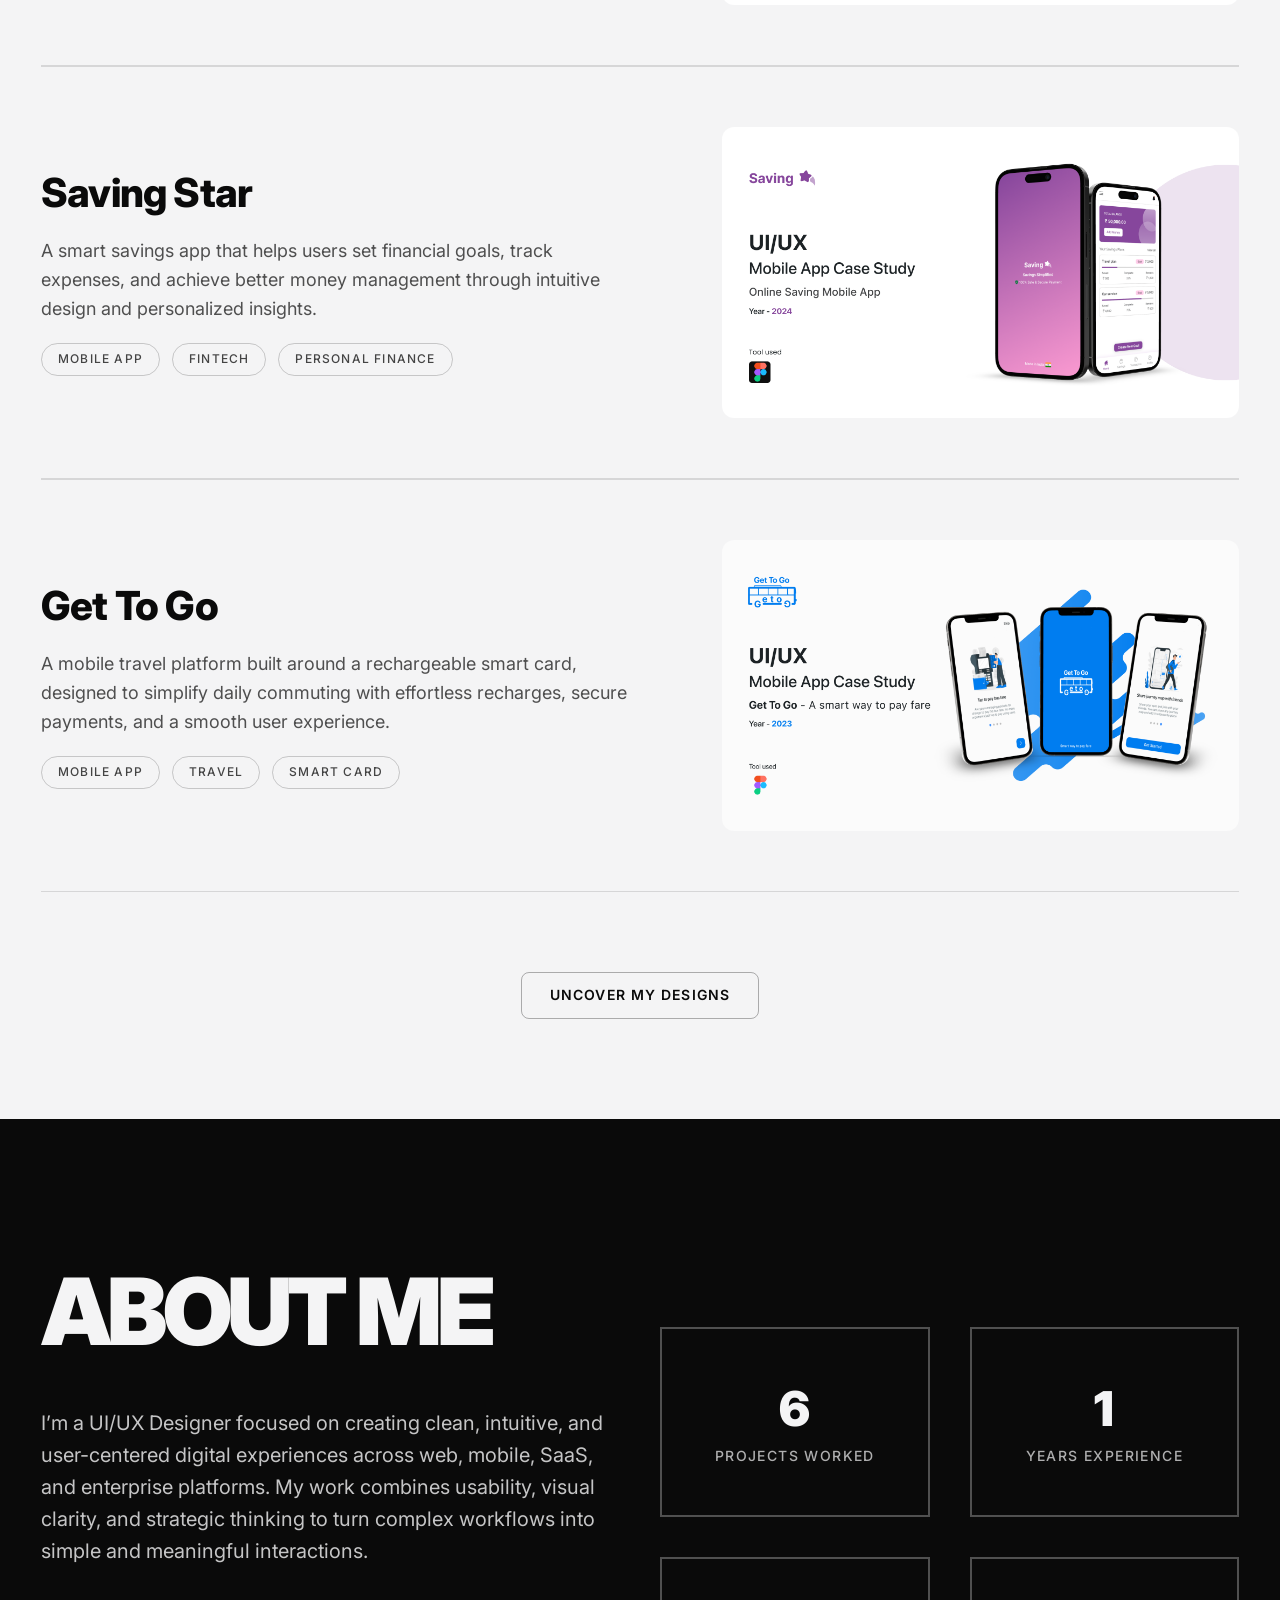
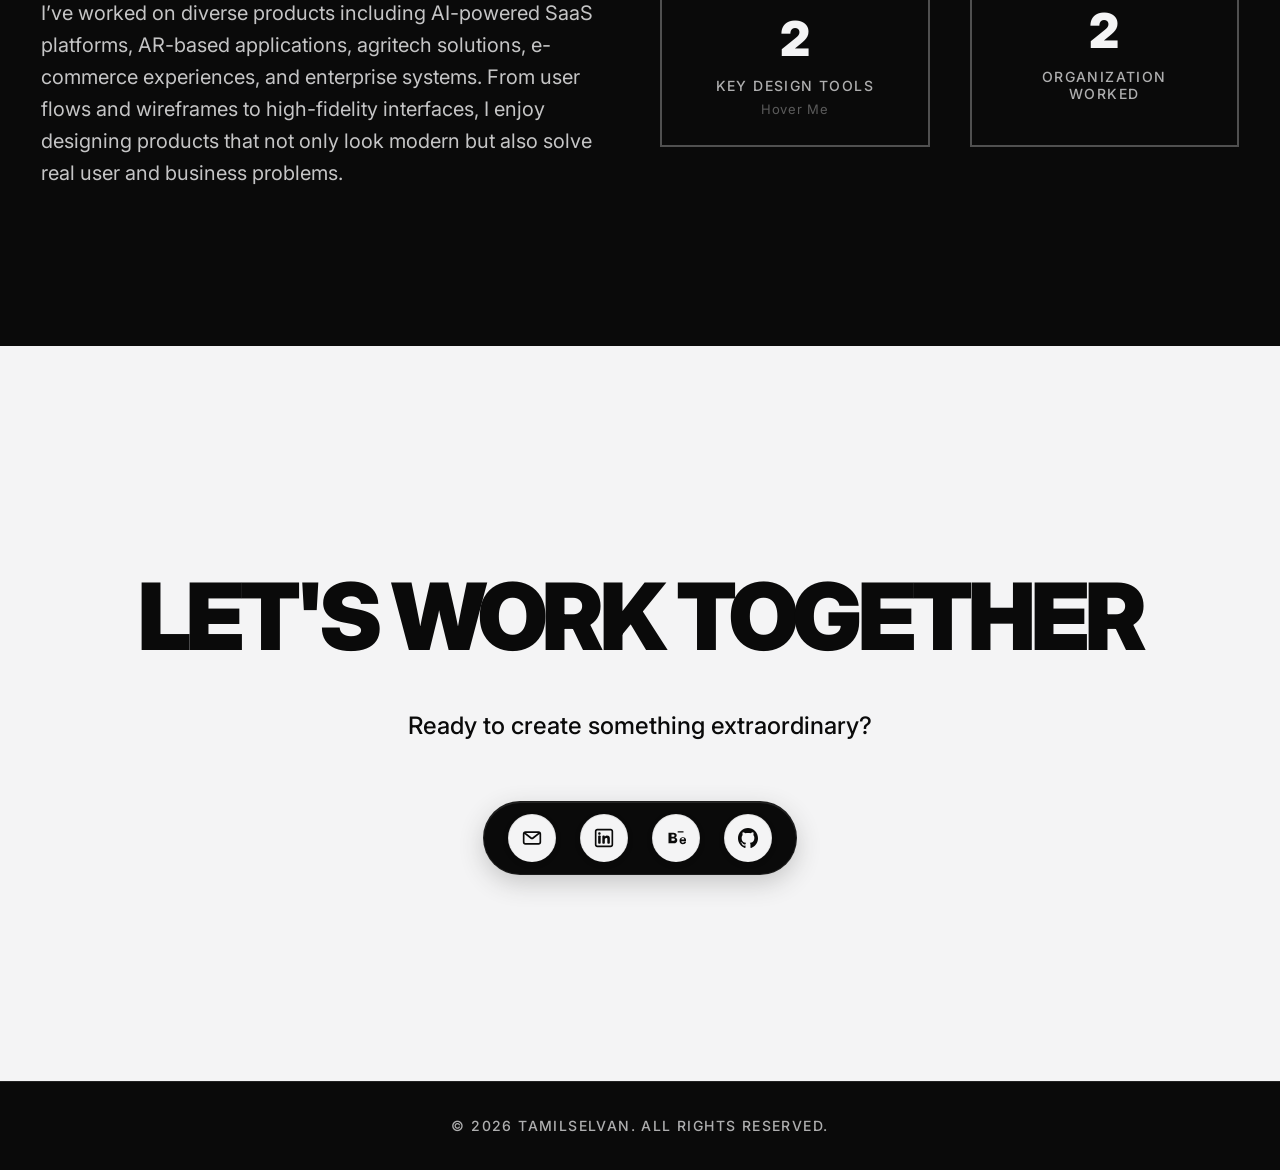
==== commit 2e2803b2: "Merge branch 'main' of https://github.com/Suryatamil51/tamilselvan-portfolio" ====
--- a/index.html
+++ b/index.html
@@ -873,4 +873,4 @@
 </body>
 
 
-</html>+</html>
